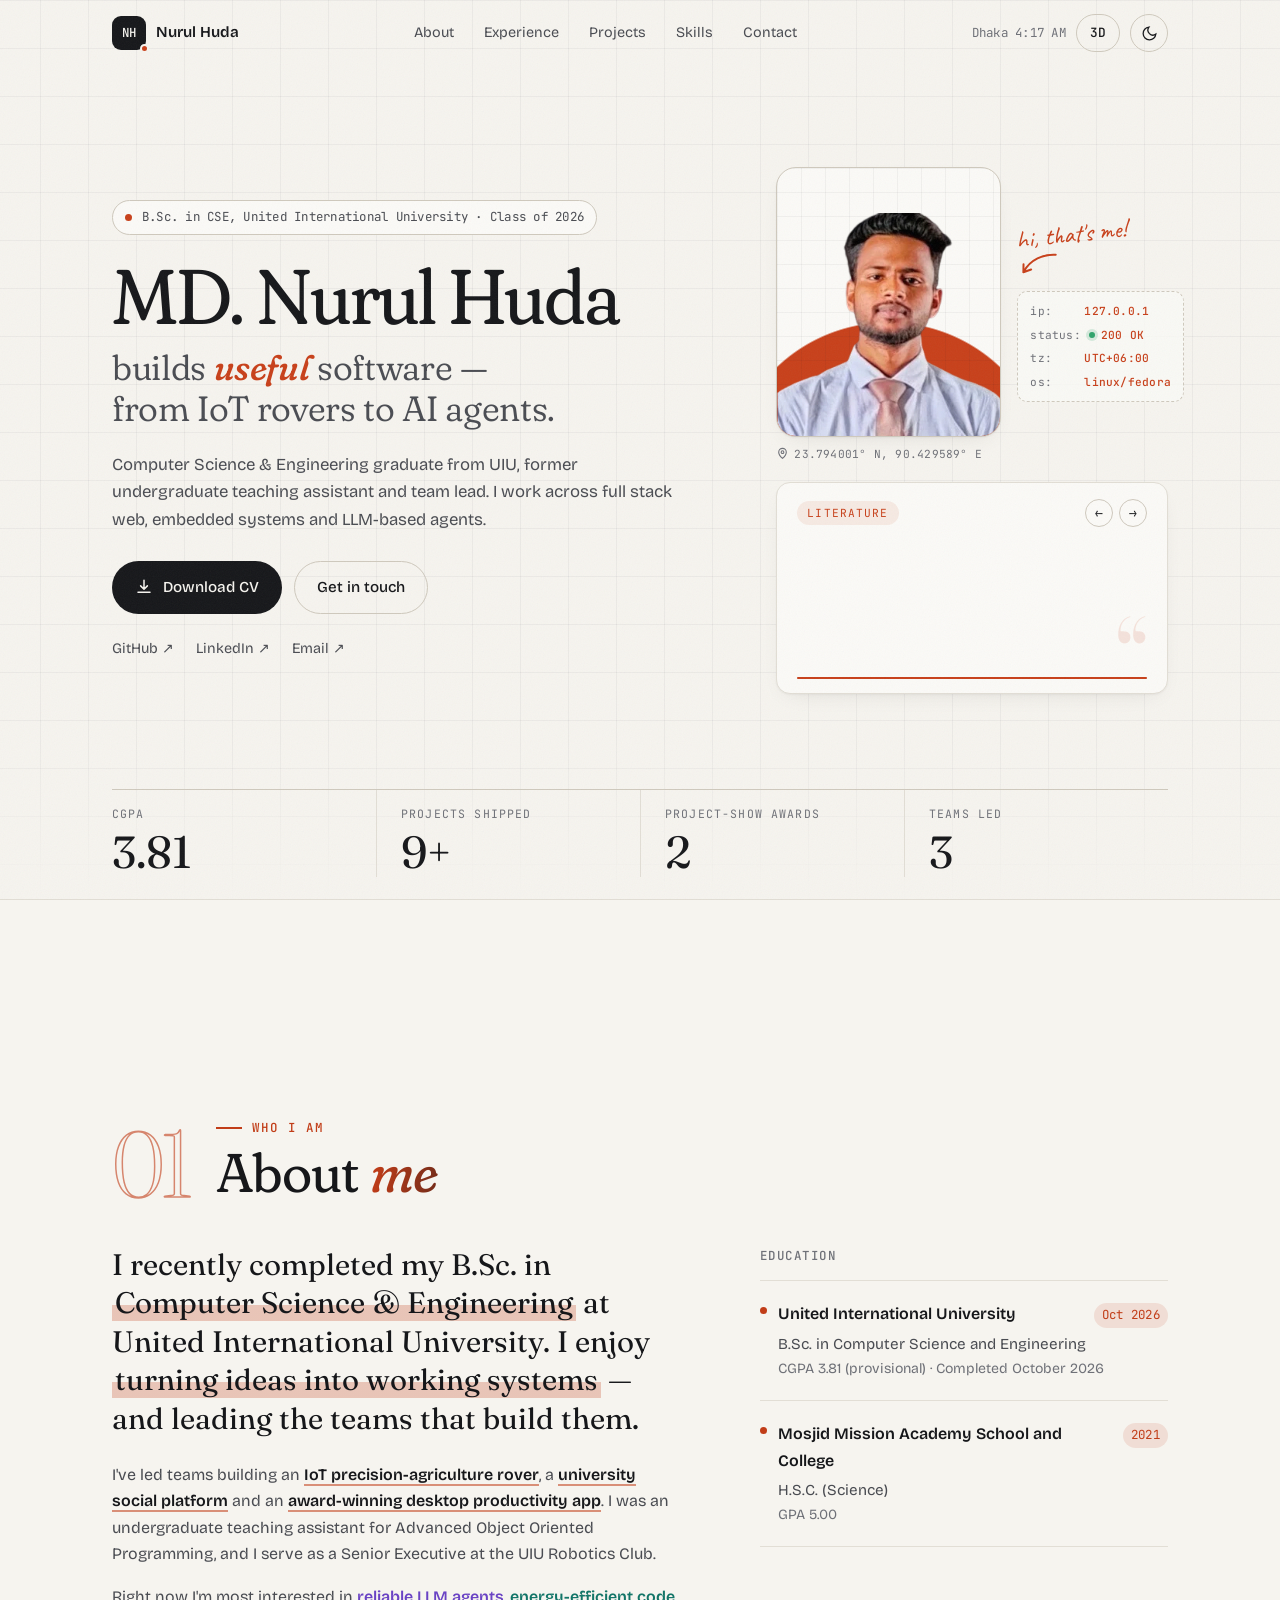
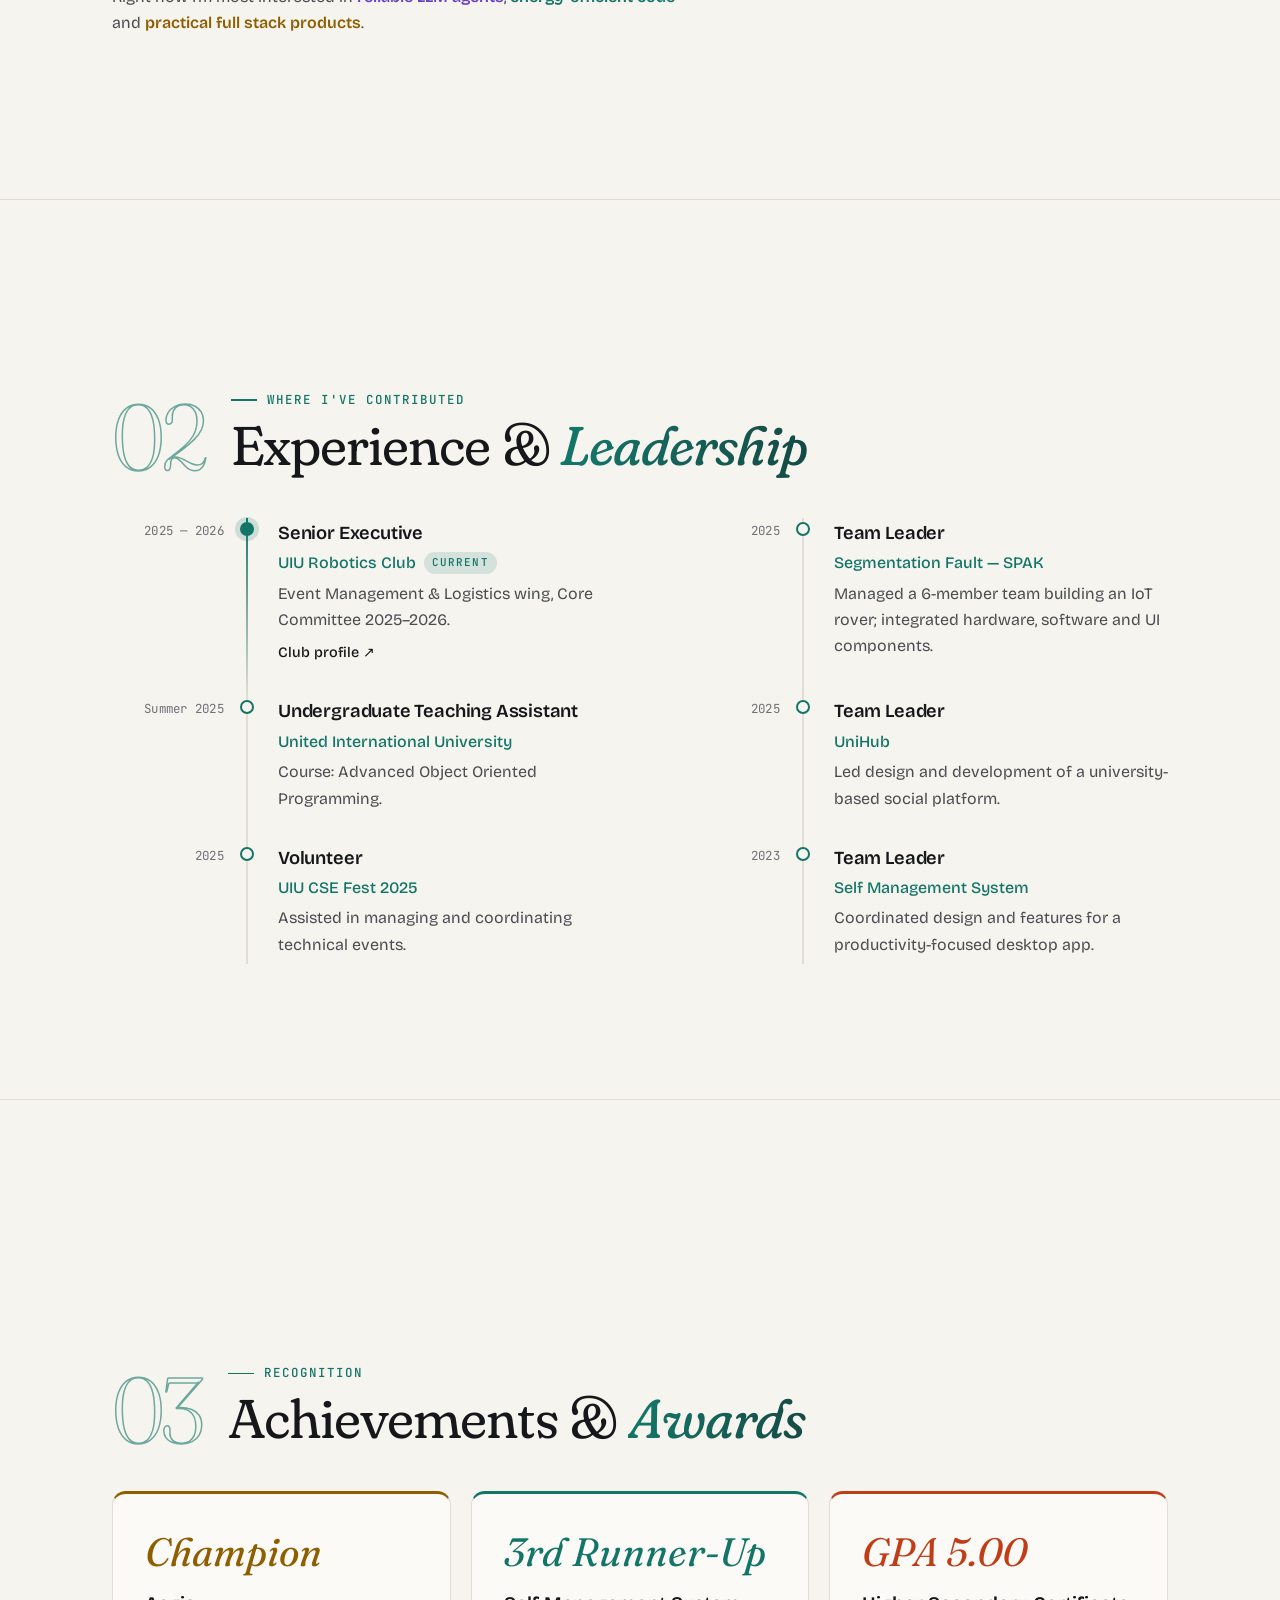
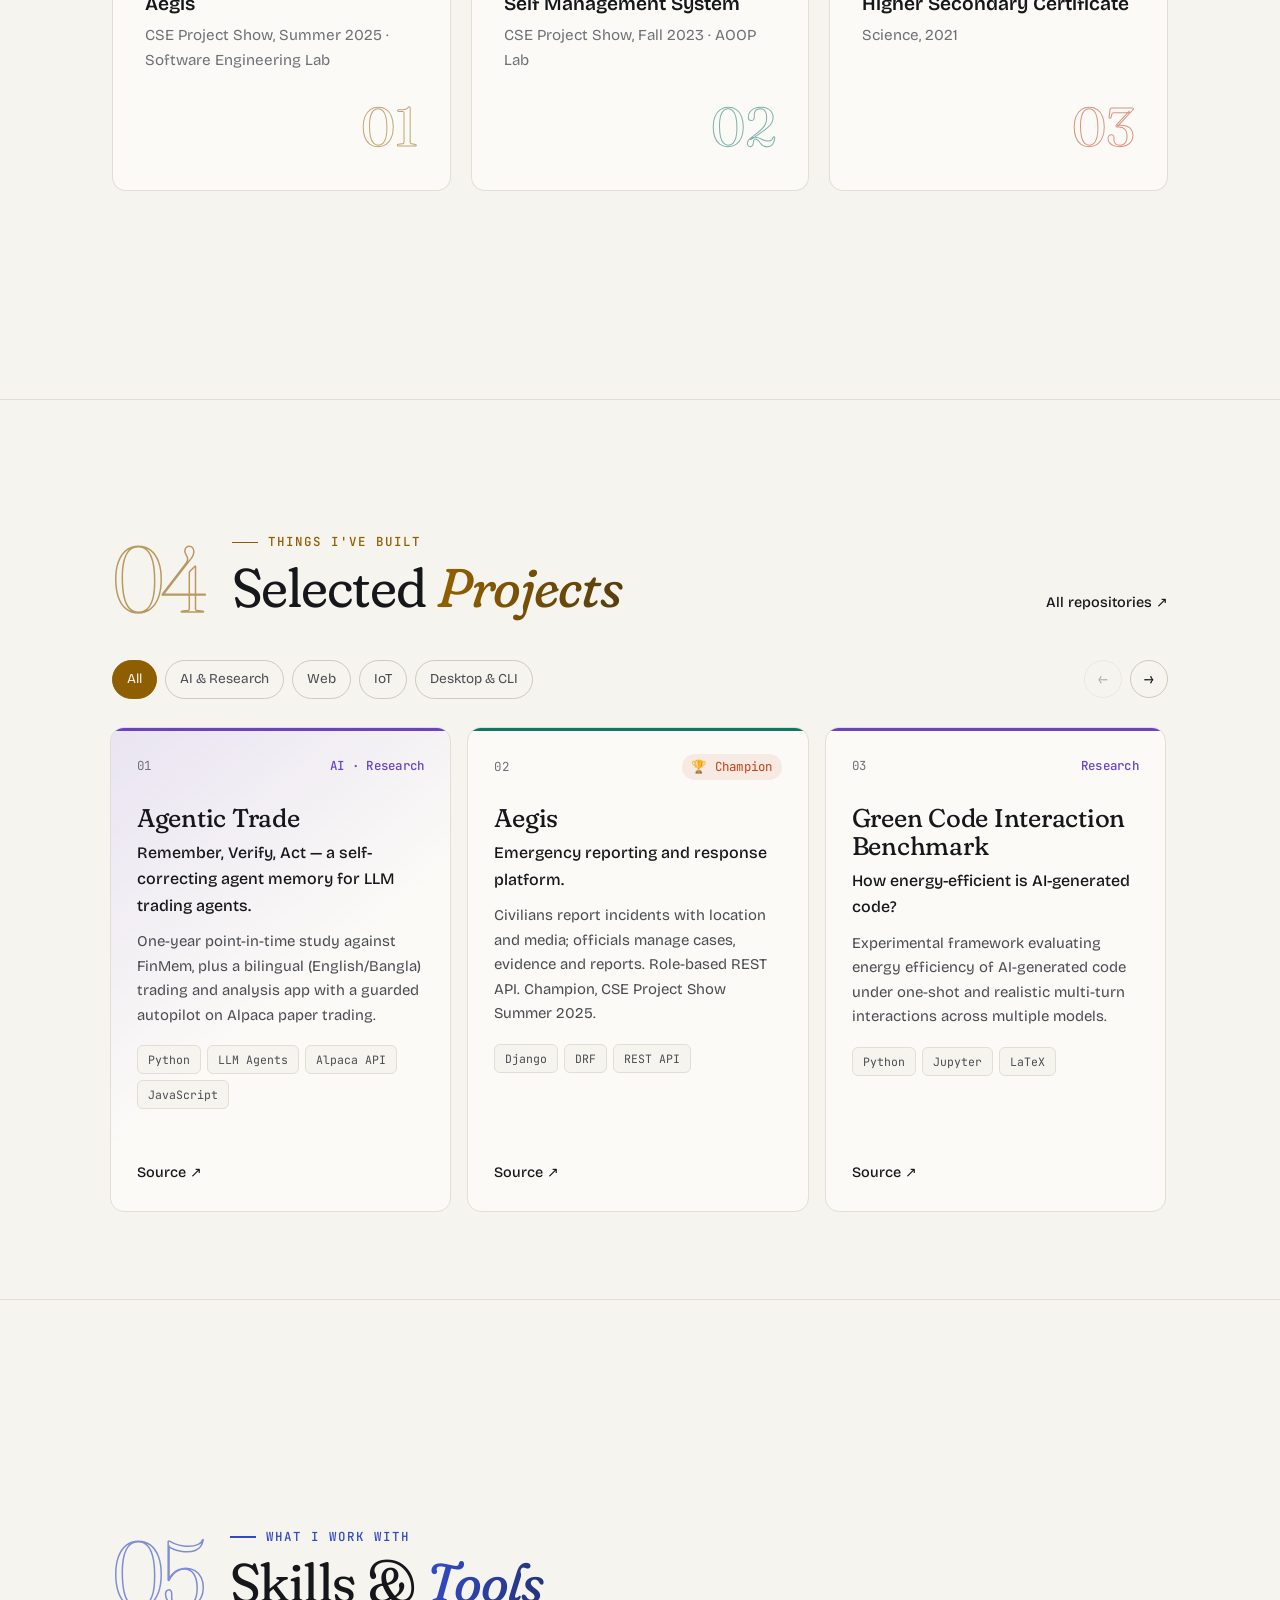
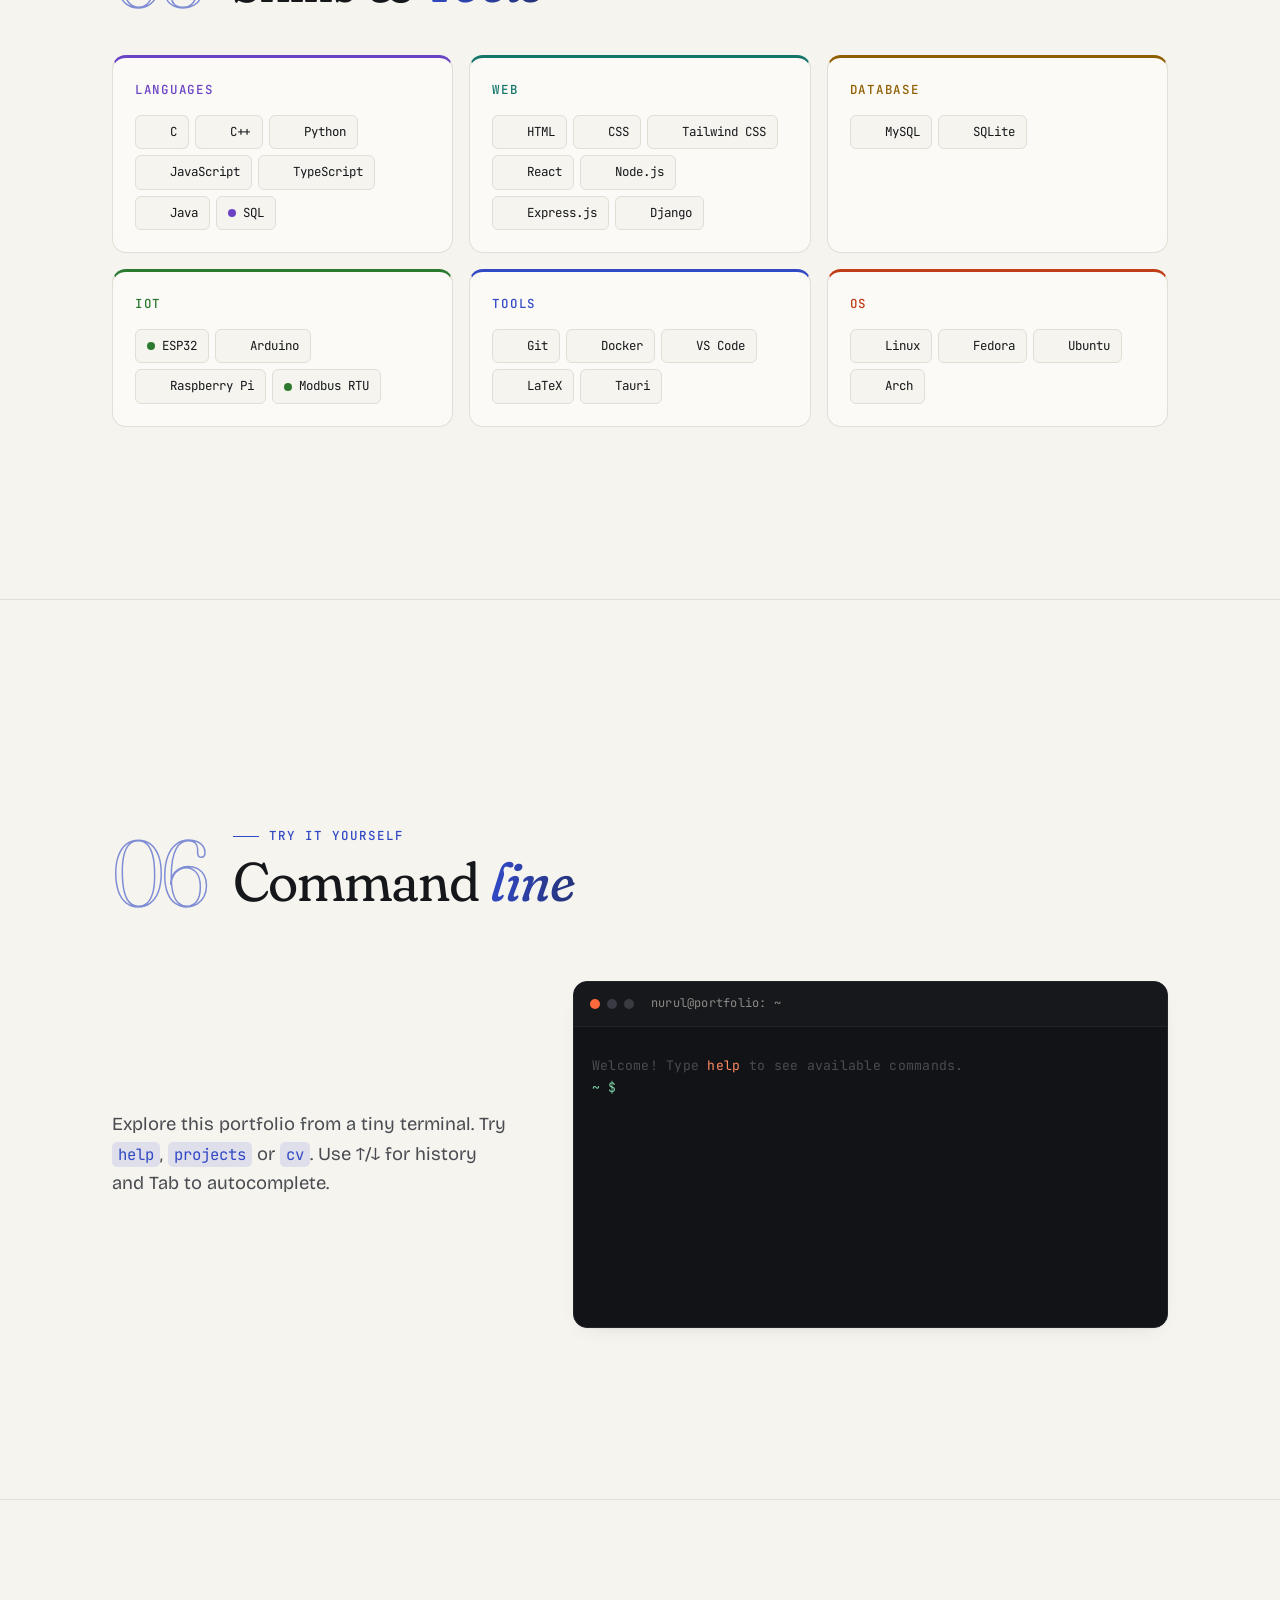
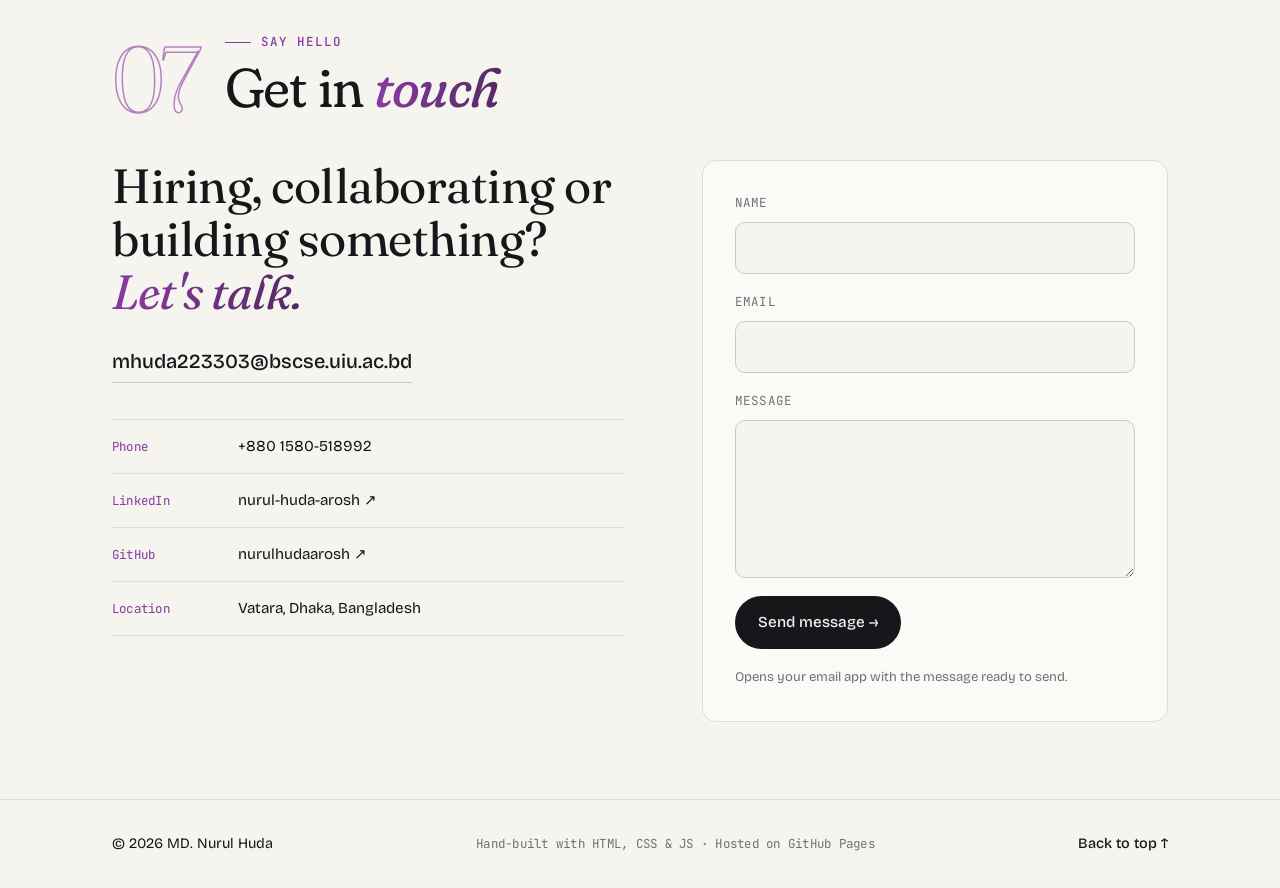
==== index.html @ 0acd3ea6 "Move IP into a system-info card beside the portrait Adds ip, status, timezone and OS lines in the em" ====
<!DOCTYPE html>
<html lang="en">
<head>
  <meta charset="UTF-8">
  <meta name="viewport" content="width=device-width, initial-scale=1.0">
  <title>MD. Nurul Huda (Arosh) | CSE Graduate &amp; Full Stack Developer</title>
  <meta name="description" content="Portfolio of MD. Nurul Huda Arosh, a Computer Science &amp; Engineering graduate of United International University (UIU), Dhaka. Full stack web, IoT and AI agent projects, research, teaching and leadership experience.">
  <meta name="keywords" content="Nurul Huda, Nurul Huda Arosh, MD. Nurul Huda, UIU, United International University, UIU Robotics Club, CSE, full stack developer, IoT, LLM agents, portfolio, Dhaka, Bangladesh">
  <meta name="author" content="MD. Nurul Huda Arosh">
  <meta name="robots" content="index, follow">
  <meta name="theme-color" content="#f6f4ef" media="(prefers-color-scheme: light)">
  <meta name="theme-color" content="#0f1012" media="(prefers-color-scheme: dark)">
  <link rel="canonical" href="https://nurulhudaarosh.github.io/">
  <meta property="og:type" content="profile">
  <meta property="og:site_name" content="MD. Nurul Huda Arosh">
  <meta property="og:title" content="MD. Nurul Huda (Arosh) | CSE Graduate &amp; Full Stack Developer">
  <meta property="og:description" content="CSE graduate of UIU, Dhaka. Full stack web, IoT and AI agent projects, teaching and leadership.">
  <meta property="og:url" content="https://nurulhudaarosh.github.io/">
  <meta property="og:image" content="https://nurulhudaarosh.github.io/og-image.png">
  <meta property="og:image:width" content="1200">
  <meta property="og:image:height" content="630">
  <meta property="og:image:alt" content="MD. Nurul Huda Arosh — Portfolio">
  <meta property="profile:first_name" content="Nurul">
  <meta property="profile:last_name" content="Huda">
  <meta name="twitter:card" content="summary_large_image">
  <meta name="twitter:title" content="MD. Nurul Huda (Arosh) | Portfolio">
  <meta name="twitter:description" content="CSE graduate of UIU, Dhaka. Full stack web, IoT and AI agent projects.">
  <meta name="twitter:image" content="https://nurulhudaarosh.github.io/og-image.png">
  <link rel="icon" href="favicon.svg" type="image/svg+xml">
  <link rel="apple-touch-icon" href="apple-touch-icon.png">
  <script type="application/ld+json">
  {
    "@context": "https://schema.org",
    "@type": "Person",
    "name": "MD. Nurul Huda",
    "alternateName": ["Nurul Huda Arosh", "MD. Nurul Huda Arosh", "Arosh"],
    "url": "https://nurulhudaarosh.github.io/",
    "image": "https://nurulhudaarosh.github.io/assets/profile.jpg",
    "jobTitle": "Computer Science and Engineering Graduate",
    "email": "mailto:mhuda223303@bscse.uiu.ac.bd",
    "address": { "@type": "PostalAddress", "addressLocality": "Dhaka", "addressCountry": "BD" },
    "memberOf": {
      "@type": "Organization",
      "name": "UIU Robotics Club",
      "url": "https://robotics.uiu.ac.bd/"
    },
    "alumniOf": { "@type": "CollegeOrUniversity", "name": "United International University", "url": "https://www.uiu.ac.bd/" },
    "knowsAbout": ["Full Stack Web Development", "IoT", "LLM Agents", "JavaScript", "TypeScript", "Python", "C++", "React", "Node.js", "Express.js", "MySQL", "ESP32", "Arduino", "Raspberry Pi"],
    "sameAs": [
      "https://github.com/nurulhudaarosh",
      "https://linkedin.com/in/nurul-huda-arosh-776241168/",
      "https://robotics.uiu.ac.bd/committee-members/md-nurul-huda"
    ]
  }
  </script>
  <script>
    // Apply saved preferences (or ?view= / ?theme= from the URL) before first paint
    (function () {
      var root = document.documentElement, params = new URLSearchParams(location.search);
      function pref(key, allowed) {
        var v = params.get(key);
        if (allowed.indexOf(v) === -1) { try { v = localStorage.getItem(key); } catch (e) { v = null; } }
        return allowed.indexOf(v) === -1 ? null : v;
      }
      var theme = pref('theme', ['light', 'dark']);
      var view = pref('view', ['2d', '3d']);
      if (theme) root.setAttribute('data-theme', theme);
      root.setAttribute('data-view', view || '2d');
    })();
  </script>
  <!-- Google Analytics -->
  <script async src="https://www.googletagmanager.com/gtag/js?id=G-H8TB3DFQMV"></script>
  <script>
    window.dataLayer = window.dataLayer || [];
    function gtag(){dataLayer.push(arguments);}
    gtag('js', new Date());
    gtag('config', 'G-H8TB3DFQMV');
  </script>
  <link rel="preconnect" href="https://fonts.googleapis.com">
  <link rel="preconnect" href="https://fonts.gstatic.com" crossorigin>
  <link href="https://fonts.googleapis.com/css2?family=Amiri:wght@400;700&family=Bricolage+Grotesque:opsz,wght@12..96,300..700&family=Caveat:wght@500;700&family=Fraunces:ital,opsz,wght,SOFT,WONK@0,9..144,300..700,0..100,0..1;1,9..144,300..700,0..100,0..1&family=JetBrains+Mono:wght@400;500&family=Noto+Serif:ital@0;1&family=Noto+Serif+TC:wght@500&family=Tiro+Bangla&display=swap" rel="stylesheet">
  <link rel="stylesheet" href="style.css?v=20261030h">
</head>
<body>
  <a href="#main" class="skip-link">Skip to content</a>

  <header class="nav" id="nav">
    <div class="nav-inner">
      <a href="#top" class="brand" aria-label="Back to top">
        <span class="brand-mark">NH</span>
        <span class="brand-name">Nurul Huda</span>
      </a>
      <nav aria-label="Primary">
        <ul class="nav-links" id="navLinks">
          <li><a href="#about">About</a></li>
          <li><a href="#experience">Experience</a></li>
          <li><a href="#projects">Projects</a></li>
          <li><a href="#skills">Skills</a></li>
          <li><a href="#contact">Contact</a></li>
        </ul>
      </nav>
      <div class="nav-tools">
        <span class="clock mono" id="clock" title="Local time in Dhaka"></span>
        <button class="pill-btn" id="viewToggle" aria-label="Switch between the page and the 3D book">
          <span class="when-2d">3D</span><span class="when-3d">2D</span>
        </button>
        <button class="icon-btn" id="themeToggle" aria-label="Toggle dark mode">
          <svg class="i-moon" viewBox="0 0 24 24" aria-hidden="true"><path d="M21 12.79A9 9 0 1 1 11.21 3 7 7 0 0 0 21 12.79z"/></svg>
          <svg class="i-sun" viewBox="0 0 24 24" aria-hidden="true"><circle cx="12" cy="12" r="4.5"/><path d="M12 2v2M12 20v2M4.93 4.93l1.41 1.41M17.66 17.66l1.41 1.41M2 12h2M20 12h2M4.93 19.07l1.41-1.41M17.66 6.34l1.41-1.41"/></svg>
        </button>
        <button class="icon-btn nav-toggle" id="navToggle" aria-label="Open menu" aria-expanded="false" aria-controls="navLinks">
          <span></span><span></span>
        </button>
      </div>
    </div>
  </header>

  <main id="main">
    <!-- Hero -->
    <section class="hero" id="top">
      <canvas class="bg-canvas" id="bgCanvas" aria-hidden="true"></canvas>
      <div class="container hero-grid">
        <div class="hero-copy">
          <p class="eyebrow mono"><span class="dot"></span> <span>B.Sc. in CSE, United International University · Class of 2026</span></p>
          <h1 class="hero-title">
            <span class="hero-name">MD. Nurul Huda</span>
            <span class="hero-sub">builds <em>useful</em> software — from IoT rovers to AI agents.</span>
          </h1>
          <p class="hero-lead">Computer Science &amp; Engineering graduate from UIU, former undergraduate teaching assistant and team lead. I work across full stack web, embedded systems and LLM-based agents.</p>
          <div class="hero-actions">
            <a href="MD-Nurul-Huda-CV.pdf" target="_blank" rel="noopener" class="btn btn-solid">
              <svg viewBox="0 0 24 24" aria-hidden="true"><path d="M12 3v12m0 0-4.5-4.5M12 15l4.5-4.5M4 19h16"/></svg>
              <span>Download CV</span>
            </a>
            <a href="#contact" class="btn btn-line">Get in touch</a>
          </div>
          <ul class="hero-social" aria-label="Profiles">
            <li><a href="https://github.com/nurulhudaarosh" target="_blank" rel="noopener">GitHub ↗</a></li>
            <li><a href="https://linkedin.com/in/nurul-huda-arosh-776241168/" target="_blank" rel="noopener">LinkedIn ↗</a></li>
            <li><a href="mailto:mhuda223303@bscse.uiu.ac.bd">Email ↗</a></li>
          </ul>
        </div>

        <figure class="portrait">
          <div class="portrait-frame">
            <picture>
              <source srcset="assets/profile.webp" type="image/webp">
              <img src="assets/profile.jpg" alt="Portrait of MD. Nurul Huda" width="288" height="288">
            </picture>
          </div>
          <div class="portrait-side">
            <p class="hello hand" aria-hidden="true"><span>hi, that's me!</span> <svg viewBox="0 0 40 24"><path d="M38 4C26 2 12 6 4 18m0 0 1-8m-1 8 8-2"/></svg></p>
            <dl class="sysinfo mono">
              <div title="There's no place like home"><dt>ip</dt><dd>127.0.0.1</dd></div>
              <div><dt>status</dt><dd><span class="ok-dot"></span>200 OK</dd></div>
              <div><dt>tz</dt><dd>UTC+06:00</dd></div>
              <div><dt>os</dt><dd>linux/fedora</dd></div>
            </dl>
          </div>
          <figcaption class="mono">
            <a href="https://www.google.com/maps?q=23.794001,90.429589" target="_blank" rel="noopener" class="coords" title="Open in Google Maps">
              <svg viewBox="0 0 24 24" aria-hidden="true"><path d="M12 21s-7-6.2-7-11.5A7 7 0 0 1 19 9.5C19 14.8 12 21 12 21z"/><circle cx="12" cy="9.5" r="2.5"/></svg>
              23.794001° N, 90.429589° E
            </a>
          </figcaption>
        </figure>

        <aside class="quote-card" aria-label="Quotes">
          <div class="quote-head">
            <span class="quote-cat mono" id="quoteCat"></span>
            <div class="quote-nav">
              <button class="quote-btn" id="quotePrev" aria-label="Previous quote">←</button>
              <button class="quote-btn" id="quoteNext" aria-label="Next quote">→</button>
            </div>
          </div>
          <blockquote class="quote-body" id="quoteBody" aria-live="polite">
            <p class="quote-orig" id="quoteOrig"></p>
            <p class="quote-trans" id="quoteTrans"></p>
            <footer class="quote-src" id="quoteSrc"></footer>
          </blockquote>
          <div class="quote-progress" aria-hidden="true"><span id="quoteBar"></span></div>
        </aside>
      </div>

      <div class="container">
        <dl class="stats">
          <div><dt>CGPA</dt><dd>3.81</dd></div>
          <div><dt>Projects shipped</dt><dd>9+</dd></div>
          <div><dt>Project-show awards</dt><dd>2</dd></div>
          <div><dt>Teams led</dt><dd>3</dd></div>
        </dl>
      </div>
    </section>

    <!-- About -->
    <section class="section" id="about">
      <div class="container">
        <header class="section-head">
          <span class="section-num mono">01</span>
          <div class="section-titles">
            <p class="section-kicker mono">Who I am</p>
            <h2>About <em>me</em></h2>
          </div>
        </header>
        <div class="about-grid">
          <div class="about-text">
            <p class="lede">I recently completed my B.Sc. in <mark>Computer Science &amp; Engineering</mark> at United International University. I enjoy <mark>turning ideas into working systems</mark> — and leading the teams that build them.</p>
            <p>I've led teams building an <strong>IoT precision-agriculture rover</strong>, a <strong>university social platform</strong> and an <strong>award-winning desktop productivity app</strong>. I was an undergraduate teaching assistant for Advanced Object Oriented Programming, and I serve as a Senior Executive at the UIU Robotics Club.</p>
            <p>Right now I'm most interested in <span class="ink-a">reliable LLM agents</span>, <span class="ink-b">energy-efficient code</span> and <span class="ink-c">practical full stack products</span>.</p>
          </div>
          <div class="edu">
            <h3 class="label mono">Education</h3>
            <article class="edu-item">
              <div class="edu-top">
                <h4>United International University</h4>
                <span class="mono muted">Oct 2026</span>
              </div>
              <p>B.Sc. in Computer Science and Engineering</p>
              <p class="muted">CGPA 3.81 (provisional) · Completed October 2026</p>
            </article>
            <article class="edu-item">
              <div class="edu-top">
                <h4>Mosjid Mission Academy School and College</h4>
                <span class="mono muted">2021</span>
              </div>
              <p>H.S.C. (Science)</p>
              <p class="muted">GPA 5.00</p>
            </article>
          </div>
        </div>
      </div>
    </section>

    <!-- Experience -->
    <section class="section" id="experience">
      <div class="container">
        <header class="section-head">
          <span class="section-num mono">02</span>
          <div class="section-titles">
            <p class="section-kicker mono">Where I've contributed</p>
            <h2>Experience &amp; <em>Leadership</em></h2>
          </div>
        </header>
        <ol class="xp">
          <li class="xp-item">
            <span class="xp-date mono">2025 — 2026</span>
            <div class="xp-body">
              <h3>Senior Executive</h3>
              <p class="xp-org">UIU Robotics Club <span class="xp-now mono">Current</span></p>
              <p>Event Management &amp; Logistics wing, Core Committee 2025–2026.</p>
              <a href="https://robotics.uiu.ac.bd/committee-members/md-nurul-huda" target="_blank" rel="noopener" class="text-link">Club profile ↗</a>
            </div>
          </li>
          <li class="xp-item">
            <span class="xp-date mono">Summer 2025</span>
            <div class="xp-body">
              <h3>Undergraduate Teaching Assistant</h3>
              <p class="xp-org">United International University</p>
              <p>Course: Advanced Object Oriented Programming.</p>
            </div>
          </li>
          <li class="xp-item">
            <span class="xp-date mono">2025</span>
            <div class="xp-body">
              <h3>Volunteer</h3>
              <p class="xp-org">UIU CSE Fest 2025</p>
              <p>Assisted in managing and coordinating technical events.</p>
            </div>
          </li>
          <li class="xp-item">
            <span class="xp-date mono">2025</span>
            <div class="xp-body">
              <h3>Team Leader</h3>
              <p class="xp-org">Segmentation Fault — SPAK</p>
              <p>Managed a 6-member team building an IoT rover; integrated hardware, software and UI components.</p>
            </div>
          </li>
          <li class="xp-item">
            <span class="xp-date mono">2025</span>
            <div class="xp-body">
              <h3>Team Leader</h3>
              <p class="xp-org">UniHub</p>
              <p>Led design and development of a university-based social platform.</p>
            </div>
          </li>
          <li class="xp-item">
            <span class="xp-date mono">2023</span>
            <div class="xp-body">
              <h3>Team Leader</h3>
              <p class="xp-org">Self Management System</p>
              <p>Coordinated design and features for a productivity-focused desktop app.</p>
            </div>
          </li>
        </ol>

      </div>
    </section>

    <!-- Achievements -->
    <section class="section" id="achievements" data-nav="experience">
      <div class="container">
        <header class="section-head">
          <span class="section-num mono">03</span>
          <div class="section-titles">
            <p class="section-kicker mono">Recognition</p>
            <h2>Achievements &amp; <em>Awards</em></h2>
          </div>
        </header>
        <div class="awards">
          <article class="award">
            <span class="award-rank">Champion</span>
            <h4>Aegis</h4>
            <p>CSE Project Show, Summer 2025 · Software Engineering Lab</p>
          </article>
          <article class="award">
            <span class="award-rank">3rd Runner-Up</span>
            <h4>Self Management System</h4>
            <p>CSE Project Show, Fall 2023 · AOOP Lab</p>
          </article>
          <article class="award">
            <span class="award-rank">GPA 5.00</span>
            <h4>Higher Secondary Certificate</h4>
            <p>Science, 2021</p>
          </article>
        </div>
      </div>
    </section>

    <!-- Projects -->
    <section class="section" id="projects">
      <div class="container">
        <header class="section-head">
          <span class="section-num mono">04</span>
          <div class="section-titles">
            <p class="section-kicker mono">Things I've built</p>
            <h2>Selected <em>Projects</em></h2>
          </div>
          <a href="https://github.com/nurulhudaarosh?tab=repositories" target="_blank" rel="noopener" class="text-link head-link">All repositories ↗</a>
        </header>

        <div class="filters" role="group" aria-label="Filter projects">
          <button class="chip is-active" data-filter="all">All</button>
          <button class="chip" data-filter="ai">AI &amp; Research</button>
          <button class="chip" data-filter="web">Web</button>
          <button class="chip" data-filter="iot">IoT</button>
          <button class="chip" data-filter="desktop">Desktop &amp; CLI</button>
          <div class="carousel-nav">
            <button class="icon-btn" id="projPrev" aria-label="Previous projects">←</button>
            <button class="icon-btn" id="projNext" aria-label="More projects">→</button>
          </div>
        </div>

        <div class="projects">
          <article class="project project-feature" data-tags="ai">
            <div class="project-meta mono"><span>01</span><span>AI · Research</span></div>
            <h3>Agentic Trade</h3>
            <p class="project-tagline">Remember, Verify, Act — a self-correcting agent memory for LLM trading agents.</p>
            <p>One-year point-in-time study against FinMem, plus a bilingual (English/Bangla) trading and analysis app with a guarded autopilot on Alpaca paper trading.</p>
            <ul class="tags"><li>Python</li><li>LLM Agents</li><li>Alpaca API</li><li>JavaScript</li></ul>
            <div class="project-links">
              <a href="https://github.com/nurulhudaarosh/Agentic_trade" target="_blank" rel="noopener" class="text-link">Source ↗</a>
            </div>
          </article>

          <article class="project" data-tags="web">
            <div class="project-meta mono"><span>02</span><span class="badge">🏆 Champion</span></div>
            <h3>Aegis</h3>
            <p class="project-tagline">Emergency reporting and response platform.</p>
            <p>Civilians report incidents with location and media; officials manage cases, evidence and reports. Role-based REST API. Champion, CSE Project Show Summer 2025.</p>
            <ul class="tags"><li>Django</li><li>DRF</li><li>REST API</li></ul>
            <div class="project-links">
              <a href="https://github.com/nurulhudaarosh/aegis_backend" target="_blank" rel="noopener" class="text-link">Source ↗</a>
            </div>
          </article>

          <article class="project" data-tags="ai">
            <div class="project-meta mono"><span>03</span><span>Research</span></div>
            <h3>Green Code Interaction Benchmark</h3>
            <p class="project-tagline">How energy-efficient is AI-generated code?</p>
            <p>Experimental framework evaluating energy efficiency of AI-generated code under one-shot and realistic multi-turn interactions across multiple models.</p>
            <ul class="tags"><li>Python</li><li>Jupyter</li><li>LaTeX</li></ul>
            <div class="project-links">
              <a href="https://github.com/nurulhudaarosh/green-code-interaction-benchmark" target="_blank" rel="noopener" class="text-link">Source ↗</a>
            </div>
          </article>

          <article class="project" data-tags="iot">
            <div class="project-meta mono"><span>04</span><span>IoT · Team Lead</span></div>
            <h3>SPAK — Smart Precision Agricultural Kit</h3>
            <p class="project-tagline">Modular rover for precision agriculture.</p>
            <p>ESP32-based control over Modbus RTU with NPK sensing and real-time soil data, plus a dashboard for module status and sensor values.</p>
            <ul class="tags"><li>ESP32</li><li>Modbus RTU</li><li>NPK Sensor</li><li>Dashboard</li></ul>
            <div class="project-links">
              <a href="https://spak-dashboard-plum.vercel.app" target="_blank" rel="noopener" class="text-link">Live demo ↗</a>
              <a href="https://github.com/nurulhudaarosh/spak-dashboard" target="_blank" rel="noopener" class="text-link">Source ↗</a>
            </div>
          </article>

          <article class="project" data-tags="web">
            <div class="project-meta mono"><span>05</span><span>Web · Team Lead</span></div>
            <h3>UniHub</h3>
            <p class="project-tagline">Social platform for a university community.</p>
            <p>Role-based access for students, alumni and faculty, with local/national feeds and academic modules.</p>
            <ul class="tags"><li>Express.js</li><li>MySQL</li><li>Tailwind</li><li>JavaScript</li></ul>
            <div class="project-links">
              <a href="https://github.com/nurulhudaarosh/UniHub" target="_blank" rel="noopener" class="text-link">Source ↗</a>
            </div>
          </article>

          <article class="project" data-tags="web">
            <div class="project-meta mono"><span>06</span><span>PWA</span></div>
            <h3>Hisab Nikash Pro</h3>
            <p class="project-tagline">Offline-first personal finance app.</p>
            <p>Daily expense limits, a lend/borrow ledger, quick notes and background cloud sync — works without a connection.</p>
            <ul class="tags"><li>TypeScript</li><li>PWA</li><li>Offline Sync</li></ul>
            <div class="project-links">
              <a href="https://hisab-nikash-pro-six.vercel.app" target="_blank" rel="noopener" class="text-link">Live demo ↗</a>
              <a href="https://github.com/nurulhudaarosh/Hisab-Nikash-Pro" target="_blank" rel="noopener" class="text-link">Source ↗</a>
            </div>
          </article>

          <article class="project" data-tags="desktop">
            <div class="project-meta mono"><span>07</span><span class="badge">🏆 3rd Runner-Up</span></div>
            <h3>Self Management System</h3>
            <p class="project-tagline">Personal dashboard for tasks, notes and goals.</p>
            <p>JavaFX desktop app built on OOP principles. 3rd Runner-Up at the UIU CSE Project Show, Fall 2023.</p>
            <ul class="tags"><li>Java</li><li>JavaFX</li><li>OOP</li></ul>
            <div class="project-links">
              <a href="https://github.com/nurulhudaarosh/Self_Management" target="_blank" rel="noopener" class="text-link">Source ↗</a>
            </div>
          </article>

          <article class="project" data-tags="desktop">
            <div class="project-meta mono"><span>08</span><span>Desktop</span></div>
            <h3>IPTV Player</h3>
            <p class="project-tagline">Lightweight cross-platform streaming player.</p>
            <p>Streams M3U/M3U8 playlists on Windows, Linux and macOS with a clean, fast interface.</p>
            <ul class="tags"><li>Tauri</li><li>Rust</li><li>React</li><li>TypeScript</li></ul>
            <div class="project-links">
              <a href="https://github.com/nurulhudaarosh/iptv-player" target="_blank" rel="noopener" class="text-link">Source ↗</a>
            </div>
          </article>

          <article class="project" data-tags="desktop">
            <div class="project-meta mono"><span>09</span><span>CLI</span></div>
            <h3>CLI Download Manager</h3>
            <p class="project-tagline">Terminal UI for files and YouTube downloads.</p>
            <p>Progress tracking, pause/resume and download history in a keyboard-driven TUI.</p>
            <ul class="tags"><li>Python</li><li>Textual</li></ul>
            <div class="project-links">
              <a href="https://github.com/nurulhudaarosh/cli_download_manager" target="_blank" rel="noopener" class="text-link">Source ↗</a>
            </div>
          </article>
        </div>
      </div>
    </section>

    <!-- Skills -->
    <section class="section" id="skills">
      <div class="container">
        <header class="section-head">
          <span class="section-num mono">05</span>
          <div class="section-titles">
            <p class="section-kicker mono">What I work with</p>
            <h2>Skills &amp; <em>Tools</em></h2>
          </div>
        </header>

        <div class="skills">
          <div class="skill-card skill-1">
            <h3 class="mono">Languages</h3>
            <ul class="tags"><li><img src="https://cdn.jsdelivr.net/gh/devicons/devicon@v2.16.0/icons/c/c-original.svg" alt="" width="16" height="16" loading="lazy">C</li><li><img src="https://cdn.jsdelivr.net/gh/devicons/devicon@v2.16.0/icons/cplusplus/cplusplus-original.svg" alt="" width="16" height="16" loading="lazy">C++</li><li><img src="https://cdn.jsdelivr.net/gh/devicons/devicon@v2.16.0/icons/python/python-original.svg" alt="" width="16" height="16" loading="lazy">Python</li><li><img src="https://cdn.jsdelivr.net/gh/devicons/devicon@v2.16.0/icons/javascript/javascript-original.svg" alt="" width="16" height="16" loading="lazy">JavaScript</li><li><img src="https://cdn.jsdelivr.net/gh/devicons/devicon@v2.16.0/icons/typescript/typescript-original.svg" alt="" width="16" height="16" loading="lazy">TypeScript</li><li><img src="https://cdn.jsdelivr.net/gh/devicons/devicon@v2.16.0/icons/java/java-original.svg" alt="" width="16" height="16" loading="lazy">Java</li><li><span class="chip-dot"></span>SQL</li></ul>
          </div>
          <div class="skill-card skill-2">
            <h3 class="mono">Web</h3>
            <ul class="tags"><li><img src="https://cdn.jsdelivr.net/gh/devicons/devicon@v2.16.0/icons/html5/html5-original.svg" alt="" width="16" height="16" loading="lazy">HTML</li><li><img src="https://cdn.jsdelivr.net/gh/devicons/devicon@v2.16.0/icons/css3/css3-original.svg" alt="" width="16" height="16" loading="lazy">CSS</li><li><img src="https://cdn.jsdelivr.net/gh/devicons/devicon@v2.16.0/icons/tailwindcss/tailwindcss-original.svg" alt="" width="16" height="16" loading="lazy">Tailwind CSS</li><li><img src="https://cdn.jsdelivr.net/gh/devicons/devicon@v2.16.0/icons/react/react-original.svg" alt="" width="16" height="16" loading="lazy">React</li><li><img src="https://cdn.jsdelivr.net/gh/devicons/devicon@v2.16.0/icons/nodejs/nodejs-original.svg" alt="" width="16" height="16" loading="lazy">Node.js</li><li><img src="https://cdn.jsdelivr.net/gh/devicons/devicon@v2.16.0/icons/express/express-original.svg" alt="" width="16" height="16" loading="lazy" class="invert">Express.js</li><li><img src="https://cdn.jsdelivr.net/gh/devicons/devicon@v2.16.0/icons/django/django-plain.svg" alt="" width="16" height="16" loading="lazy" class="on-light">Django</li></ul>
          </div>
          <div class="skill-card skill-3">
            <h3 class="mono">Database</h3>
            <ul class="tags"><li><img src="https://cdn.jsdelivr.net/gh/devicons/devicon@v2.16.0/icons/mysql/mysql-original.svg" alt="" width="16" height="16" loading="lazy" class="on-light">MySQL</li><li><img src="https://cdn.jsdelivr.net/gh/devicons/devicon@v2.16.0/icons/sqlite/sqlite-original.svg" alt="" width="16" height="16" loading="lazy">SQLite</li></ul>
          </div>
          <div class="skill-card skill-4">
            <h3 class="mono">IoT</h3>
            <ul class="tags"><li><span class="chip-dot"></span>ESP32</li><li><img src="https://cdn.jsdelivr.net/gh/devicons/devicon@v2.16.0/icons/arduino/arduino-original.svg" alt="" width="16" height="16" loading="lazy">Arduino</li><li><img src="https://cdn.jsdelivr.net/gh/devicons/devicon@v2.16.0/icons/raspberrypi/raspberrypi-original.svg" alt="" width="16" height="16" loading="lazy">Raspberry Pi</li><li><span class="chip-dot"></span>Modbus RTU</li></ul>
          </div>
          <div class="skill-card skill-5">
            <h3 class="mono">Tools</h3>
            <ul class="tags"><li><img src="https://cdn.jsdelivr.net/gh/devicons/devicon@v2.16.0/icons/git/git-original.svg" alt="" width="16" height="16" loading="lazy">Git</li><li><img src="https://cdn.jsdelivr.net/gh/devicons/devicon@v2.16.0/icons/docker/docker-original.svg" alt="" width="16" height="16" loading="lazy">Docker</li><li><img src="https://cdn.jsdelivr.net/gh/devicons/devicon@v2.16.0/icons/vscode/vscode-original.svg" alt="" width="16" height="16" loading="lazy">VS Code</li><li><img src="https://cdn.jsdelivr.net/gh/devicons/devicon@v2.16.0/icons/latex/latex-original.svg" alt="" width="16" height="16" loading="lazy" class="on-light">LaTeX</li><li><img src="https://cdn.jsdelivr.net/gh/devicons/devicon@v2.16.0/icons/tauri/tauri-original.svg" alt="" width="16" height="16" loading="lazy">Tauri</li></ul>
          </div>
          <div class="skill-card skill-6">
            <h3 class="mono">OS</h3>
            <ul class="tags"><li><img src="https://cdn.jsdelivr.net/gh/devicons/devicon@v2.16.0/icons/linux/linux-original.svg" alt="" width="16" height="16" loading="lazy">Linux</li><li><img src="https://cdn.jsdelivr.net/gh/devicons/devicon@v2.16.0/icons/fedora/fedora-original.svg" alt="" width="16" height="16" loading="lazy">Fedora</li><li><img src="https://cdn.jsdelivr.net/gh/devicons/devicon@v2.16.0/icons/ubuntu/ubuntu-original.svg" alt="" width="16" height="16" loading="lazy">Ubuntu</li><li><img src="https://cdn.jsdelivr.net/gh/devicons/devicon@v2.16.0/icons/archlinux/archlinux-original.svg" alt="" width="16" height="16" loading="lazy">Arch</li></ul>
          </div>
        </div>
      </div>
    </section>

    <!-- Console -->
    <section class="section" id="console" data-nav="skills">
      <div class="container">
        <header class="section-head">
          <span class="section-num mono">06</span>
          <div class="section-titles">
            <p class="section-kicker mono">Try it yourself</p>
            <h2>Command <em>line</em></h2>
          </div>
        </header>
        <div class="console">
          <div class="console-copy">
            <p>Explore this portfolio from a tiny terminal. Try <code>help</code>, <code>projects</code> or <code>cv</code>. Use ↑/↓ for history and Tab to autocomplete.</p>
          </div>
          <div class="terminal" id="terminal">
            <div class="terminal-bar">
              <span></span><span></span><span></span>
              <p class="mono">nurul@portfolio: ~</p>
            </div>
            <div class="terminal-body mono" id="terminalBody">
              <div class="terminal-output" id="terminalOutput">
                <p class="t-line">Welcome! Type <span class="t-accent">help</span> to see available commands.</p>
              </div>
              <label class="terminal-input-line">
                <span class="t-prompt">~ $</span>
                <input type="text" class="terminal-input" id="terminalInput" spellcheck="false" autocomplete="off" autocapitalize="off" aria-label="Terminal command input">
              </label>
            </div>
          </div>
        </div>
      </div>
    </section>

    <!-- Contact -->
    <section class="section contact" id="contact">
      <div class="container">
        <header class="section-head">
          <span class="section-num mono">07</span>
          <div class="section-titles">
            <p class="section-kicker mono">Say hello</p>
            <h2>Get in <em>touch</em></h2>
          </div>
        </header>
        <div class="contact-grid">
          <div>
            <p class="contact-big">Hiring, collaborating or building something? <em>Let's talk.</em></p>
            <a class="contact-email" href="mailto:mhuda223303@bscse.uiu.ac.bd">mhuda223303@bscse.uiu.ac.bd</a>
            <ul class="contact-list">
              <li><span class="mono muted">Phone</span><a href="tel:+8801580518992">+880 1580-518992</a></li>
              <li><span class="mono muted">LinkedIn</span><a href="https://linkedin.com/in/nurul-huda-arosh-776241168/" target="_blank" rel="noopener">nurul-huda-arosh ↗</a></li>
              <li><span class="mono muted">GitHub</span><a href="https://github.com/nurulhudaarosh" target="_blank" rel="noopener">nurulhudaarosh ↗</a></li>
              <li><span class="mono muted">Location</span><span>Vatara, Dhaka, Bangladesh</span></li>
            </ul>
          </div>
          <form class="form" id="contactForm">
            <label class="field">
              <span class="mono">Name</span>
              <input type="text" id="name" name="name" autocomplete="name" required>
            </label>
            <label class="field">
              <span class="mono">Email</span>
              <input type="email" id="email" name="email" autocomplete="email" required>
            </label>
            <label class="field">
              <span class="mono">Message</span>
              <textarea id="message" name="message" rows="5" required></textarea>
            </label>
            <button type="submit" class="btn btn-solid">Send message →</button>
            <p class="form-note muted">Opens your email app with the message ready to send.</p>
          </form>
        </div>
      </div>
    </section>
  </main>

  <section class="book-stage" id="bookStage" aria-label="Portfolio as a 3D book">
    <div class="book-scaler" id="bookScaler">
      <div class="book" id="book"></div>
    </div>
    <div class="book-controls">
      <button class="pill-btn" id="bookPrev" aria-label="Previous page">←</button>
      <span class="book-indicator mono" id="bookIndicator" aria-live="polite">Cover</span>
      <button class="pill-btn" id="bookNext" aria-label="Next page">→</button>
    </div>
    <p class="book-hint mono">Use the bookmarks, ← → keys, or swipe to turn pages</p>
  </section>

  <footer class="footer">
    <div class="container footer-inner">
      <p>&copy; <span id="year">2026</span> <span>MD. Nurul Huda</span></p>
      <p class="mono muted">Hand-built with HTML, CSS &amp; JS · Hosted on GitHub Pages</p>
      <a href="#top" class="text-link">Back to top ↑</a>
    </div>
  </footer>

  <script src="quotes.js?v=20261030h"></script>
  <script src="script.js?v=20261030h"></script>
  <script src="book.js?v=20261030h"></script>
  <script type="module" src="bg.js?v=20261030h"></script>
</body>
</html>
---- style.css ----
/* ==========================================================================
   Design tokens
   ========================================================================== */
:root {
  --bg: #f6f4ef;
  --bg-elev: #fbfaf7;
  --ink: #16171a;
  --ink-2: #4a4c52;
  --ink-3: #6f7178;
  --line: #e2ded5;
  --line-strong: #cfc9bd;
  --accent: #c8401a;
  --accent-ink: #ffffff;
  --accent-soft: rgba(200, 64, 26, 0.09);
  --grid: rgba(22, 23, 26, 0.045);
  --shadow: 0 1px 2px rgba(22, 23, 26, 0.04), 0 8px 24px -12px rgba(22, 23, 26, 0.12);

  --serif: 'Fraunces', Georgia, serif;
  --sans: 'Bricolage Grotesque', -apple-system, BlinkMacSystemFont, 'Segoe UI', sans-serif;
  --mono: 'JetBrains Mono', ui-monospace, SFMono-Regular, Menlo, monospace;
  --hand: 'Caveat', cursive;
  --arabic: 'Amiri', 'Times New Roman', serif;
  --display-axes: 'SOFT' 100, 'WONK' 1;

  --radius: 14px;
  --container: 1120px;
  --gutter: clamp(16px, 4vw, 32px);
}

@media (prefers-color-scheme: dark) {
  :root:not([data-theme="light"]) {
    --bg: #0f1012;
    --bg-elev: #16171a;
    --ink: #ecebe6;
    --ink-2: #b4b3ad;
    --ink-3: #8c8b86;
    --line: #26272b;
    --line-strong: #36373c;
    --accent: #ff6a3d;
    --accent-ink: #14100e;
    --accent-soft: rgba(255, 106, 61, 0.12);
    --grid: rgba(236, 235, 230, 0.04);
    --shadow: 0 1px 2px rgba(0, 0, 0, 0.3), 0 12px 32px -16px rgba(0, 0, 0, 0.6);
  }
}

:root[data-theme="dark"] {
  --bg: #0f1012;
  --bg-elev: #16171a;
  --ink: #ecebe6;
  --ink-2: #b4b3ad;
  --ink-3: #8c8b86;
  --line: #26272b;
  --line-strong: #36373c;
  --accent: #ff6a3d;
  --accent-ink: #14100e;
  --accent-soft: rgba(255, 106, 61, 0.12);
  --grid: rgba(236, 235, 230, 0.04);
  --shadow: 0 1px 2px rgba(0, 0, 0, 0.3), 0 12px 32px -16px rgba(0, 0, 0, 0.6);
}

/* ==========================================================================
   Base
   ========================================================================== */
*,
*::before,
*::after {
  box-sizing: border-box;
  margin: 0;
  padding: 0;
}

html {
  scroll-behavior: smooth;
  scroll-padding-top: 80px;
  -webkit-text-size-adjust: 100%;
}

body {
  background: var(--bg);
  color: var(--ink);
  font-family: var(--sans);
  font-size: 16px;
  line-height: 1.65;
  -webkit-font-smoothing: antialiased;
  overflow-x: hidden;
  transition: background-color 0.3s ease, color 0.3s ease;
}

img {
  display: block;
  max-width: 100%;
  height: auto;
}

a {
  color: inherit;
}

ul,
ol {
  list-style: none;
}

button,
input,
textarea {
  font: inherit;
  color: inherit;
}

::selection {
  background: var(--accent);
  color: var(--accent-ink);
}

.container {
  width: 100%;
  max-width: var(--container);
  margin: 0 auto;
  padding: 0 var(--gutter);
}

.mono {
  font-family: var(--mono);
  font-size: 0.78rem;
  letter-spacing: 0.02em;
}

.muted {
  color: var(--ink-3);
}

.label {
  text-transform: uppercase;
  letter-spacing: 0.12em;
  color: var(--ink-3);
  font-weight: 500;
}

.text-link {
  color: var(--ink);
  text-decoration: none;
  font-weight: 500;
  background-image: linear-gradient(var(--accent), var(--accent));
  background-size: 0% 1px;
  background-position: 0 100%;
  background-repeat: no-repeat;
  transition: background-size 0.3s ease, color 0.2s ease;
}

.text-link:hover {
  color: var(--accent);
  background-size: 100% 1px;
}

/* Accessibility */
.skip-link {
  position: fixed;
  top: -100px;
  left: 16px;
  z-index: 200;
  padding: 10px 16px;
  border-radius: 8px;
  background: var(--accent);
  color: var(--accent-ink);
  text-decoration: none;
}

.skip-link:focus {
  top: 16px;
}

a:focus-visible,
button:focus-visible,
input:focus-visible,
textarea:focus-visible {
  outline: 2px solid var(--accent);
  outline-offset: 3px;
  border-radius: 4px;
}

/* ==========================================================================
   Buttons & chips
   ========================================================================== */
.btn {
  display: inline-flex;
  align-items: center;
  gap: 10px;
  padding: 13px 22px;
  border-radius: 999px;
  font-weight: 500;
  font-size: 0.95rem;
  text-decoration: none;
  border: 1px solid transparent;
  cursor: pointer;
  transition: transform 0.2s ease, background-color 0.2s ease, border-color 0.2s ease, color 0.2s ease;
}

.btn svg {
  width: 18px;
  height: 18px;
  fill: none;
  stroke: currentColor;
  stroke-width: 2;
  stroke-linecap: round;
  stroke-linejoin: round;
}

.btn-solid {
  background: var(--ink);
  color: var(--bg);
}

.btn-solid:hover {
  background: var(--accent);
  color: var(--accent-ink);
  transform: translateY(-2px);
}

.btn-line {
  border-color: var(--line-strong);
  color: var(--ink);
}

.btn-line:hover {
  border-color: var(--ink);
  transform: translateY(-2px);
}

.chip {
  padding: 7px 14px;
  border-radius: 999px;
  border: 1px solid var(--line-strong);
  background: transparent;
  font-size: 0.85rem;
  color: var(--ink-2);
  cursor: pointer;
  transition: all 0.2s ease;
}

.chip:hover {
  border-color: var(--ink);
  color: var(--ink);
}

.chip.is-active {
  background: var(--ink);
  border-color: var(--ink);
  color: var(--bg);
}

.icon-btn {
  display: grid;
  place-items: center;
  width: 38px;
  height: 38px;
  border-radius: 50%;
  border: 1px solid var(--line-strong);
  background: transparent;
  cursor: pointer;
  transition: border-color 0.2s ease;
}

.icon-btn:hover {
  border-color: var(--ink);
}

.icon-btn svg {
  width: 17px;
  height: 17px;
  fill: none;
  stroke: currentColor;
  stroke-width: 1.8;
  stroke-linecap: round;
}

.i-sun {
  display: none;
}

:root[data-theme="dark"] .i-sun {
  display: block;
}

:root[data-theme="dark"] .i-moon {
  display: none;
}

@media (prefers-color-scheme: dark) {
  :root:not([data-theme="light"]) .i-sun {
    display: block;
  }

  :root:not([data-theme="light"]) .i-moon {
    display: none;
  }
}

/* ==========================================================================
   Navigation
   ========================================================================== */
.nav {
  position: fixed;
  inset: 0 0 auto 0;
  z-index: 100;
  border-bottom: 1px solid transparent;
  transition: background-color 0.3s ease, border-color 0.3s ease;
}

.nav.is-scrolled {
  background: color-mix(in srgb, var(--bg) 82%, transparent);
  backdrop-filter: saturate(160%) blur(14px);
  -webkit-backdrop-filter: saturate(160%) blur(14px);
  border-bottom-color: var(--line);
}

.nav-inner {
  max-width: var(--container);
  margin: 0 auto;
  padding: 14px var(--gutter);
  display: flex;
  align-items: center;
  justify-content: space-between;
  gap: 24px;
}

.brand {
  display: flex;
  align-items: center;
  gap: 10px;
  text-decoration: none;
  font-weight: 600;
}

.brand-mark {
  display: grid;
  place-items: center;
  width: 34px;
  height: 34px;
  border-radius: 9px;
  background: var(--ink);
  color: var(--bg);
  font-family: var(--mono);
  font-size: 0.78rem;
  font-weight: 500;
  position: relative;
}

.brand-mark::after {
  content: '';
  position: absolute;
  right: -3px;
  bottom: -3px;
  width: 9px;
  height: 9px;
  border-radius: 50%;
  background: var(--accent);
  border: 2px solid var(--bg);
}

.brand-name {
  font-size: 0.95rem;
}

.nav-links {
  display: flex;
  gap: 4px;
}

.nav-links a {
  display: block;
  padding: 7px 13px;
  border-radius: 999px;
  text-decoration: none;
  font-size: 0.9rem;
  color: var(--ink-2);
  transition: color 0.2s ease, background-color 0.2s ease;
}

.nav-links a:hover {
  color: var(--ink);
}

.nav-links a.is-active {
  color: var(--ink);
  background: var(--accent-soft);
}

.nav-tools {
  display: flex;
  align-items: center;
  gap: 10px;
}

.clock {
  color: var(--ink-3);
  white-space: nowrap;
}

.nav-toggle {
  display: none;
  flex-direction: column;
  gap: 5px;
}

.nav-toggle span {
  display: block;
  width: 16px;
  height: 1.5px;
  background: currentColor;
  transition: transform 0.25s ease;
}

.nav-toggle[aria-expanded="true"] span:first-child {
  transform: translateY(3.25px) rotate(45deg);
}

.nav-toggle[aria-expanded="true"] span:last-child {
  transform: translateY(-3.25px) rotate(-45deg);
}

/* ==========================================================================
   Hero
   ========================================================================== */
.hero {
  position: relative;
  padding: clamp(120px, 18vh, 170px) 0 56px;
  background-image:
    linear-gradient(var(--grid) 1px, transparent 1px),
    linear-gradient(90deg, var(--grid) 1px, transparent 1px);
  background-size: 48px 48px;
  background-position: center top;
  border-bottom: 1px solid var(--line);
}

.hero::after {
  content: '';
  position: absolute;
  inset: auto 0 0 0;
  height: 160px;
  background: linear-gradient(transparent, var(--bg));
  pointer-events: none;
}

.hero > .container {
  position: relative;
  z-index: 1;
}

.hero-grid {
  display: grid;
  grid-template-columns: minmax(0, 1.5fr) minmax(0, 1fr);
  grid-template-areas:
    "copy portrait"
    "copy quote";
  column-gap: clamp(32px, 6vw, 80px);
  row-gap: 22px;
  align-items: start;
}

.hero-copy {
  grid-area: copy;
  align-self: center;
}

.eyebrow {
  display: inline-flex;
  align-items: center;
  gap: 10px;
  padding: 6px 12px;
  border: 1px solid var(--line-strong);
  border-radius: 999px;
  background: var(--bg-elev);
  color: var(--ink-2);
  margin-bottom: 28px;
}

.dot {
  flex: none;
  width: 7px;
  height: 7px;
  border-radius: 50%;
  background: var(--accent);
  animation: pulse 2.4s ease-out infinite;
}

@keyframes pulse {
  0% { box-shadow: 0 0 0 0 color-mix(in srgb, var(--accent) 55%, transparent); }
  70%, 100% { box-shadow: 0 0 0 8px transparent; }
}

.hero-title {
  font-family: var(--serif);
  font-weight: 400;
}

.hero-name {
  display: block;
  font-size: clamp(2.9rem, 7vw, 5rem);
  font-weight: 380;
  line-height: 1;
  letter-spacing: -0.03em;
  font-variation-settings: var(--display-axes);
}

.hero-sub {
  display: block;
  margin-top: 16px;
  font-size: clamp(1.5rem, 3.2vw, 2.2rem);
  font-weight: 340;
  font-variation-settings: var(--display-axes);
  line-height: 1.15;
  color: var(--ink-2);
  letter-spacing: -0.01em;
  text-wrap: balance;
}

.hero-sub em,
.contact-big em {
  font-style: italic;
  font-weight: 500;
  color: var(--accent);
}

.hero-lead {
  max-width: 560px;
  margin-top: 26px;
  color: var(--ink-2);
  font-size: 1.05rem;
}

.hero-actions {
  display: flex;
  flex-wrap: wrap;
  gap: 12px;
  margin-top: 34px;
}

.hero-social {
  display: flex;
  flex-wrap: wrap;
  gap: 22px;
  margin-top: 30px;
  font-size: 0.9rem;
}

.hero-social a {
  color: var(--ink-2);
  text-decoration: none;
  transition: color 0.2s ease;
}

.hero-social a:hover {
  color: var(--accent);
}

.portrait {
  grid-area: portrait;
  position: relative;
  justify-self: start;
  width: min(100%, 230px);
}

.portrait-frame {
  position: relative;
  aspect-ratio: 5 / 6;
  border-radius: 20px;
  overflow: hidden;
  background:
    radial-gradient(circle at 50% 118%, var(--accent) 0 48%, transparent 48.5%),
    var(--bg-elev);
  border: 1px solid var(--line-strong);
  box-shadow: var(--shadow);
}

.portrait-frame::before {
  content: '';
  position: absolute;
  inset: 0;
  background-image:
    linear-gradient(var(--grid) 1px, transparent 1px),
    linear-gradient(90deg, var(--grid) 1px, transparent 1px);
  background-size: 24px 24px;
}

.portrait-frame picture {
  position: absolute;
  left: 50%;
  bottom: 0;
  width: 100%;
  transform: translateX(-50%);
}

.portrait figcaption {
  margin-top: 10px;
  color: var(--ink-3);
  font-size: 0.7rem;
}

.coords {
  display: inline-flex;
  align-items: center;
  gap: 5px;
  color: inherit;
  text-decoration: none;
  white-space: nowrap;
  transition: color 0.2s ease;
}

.coords:hover {
  color: var(--accent);
}

.coords svg {
  width: 13px;
  height: 13px;
  fill: none;
  stroke: currentColor;
  stroke-width: 2;
}

.hand {
  font-family: var(--hand);
}

.portrait-side {
  position: absolute;
  left: calc(100% + 16px);
  top: 18%;
  display: flex;
  flex-direction: column;
  gap: 18px;
  width: max-content;
}

.sysinfo {
  display: flex;
  flex-direction: column;
  gap: 5px;
  padding: 10px 12px;
  border: 1px dashed var(--line-strong);
  border-radius: 10px;
  background: color-mix(in srgb, var(--bg-elev) 80%, transparent);
  font-size: 0.7rem;
}

.sysinfo div {
  display: flex;
  gap: 8px;
}

.sysinfo dt {
  min-width: 46px;
  color: var(--ink-3);
}

.sysinfo dt::after {
  content: ':';
}

.sysinfo dd {
  display: flex;
  align-items: center;
  gap: 6px;
  color: var(--accent);
  font-weight: 500;
}

@media (min-width: 861px) and (max-width: 1080px) {
  .portrait-side {
    left: calc(100% + 10px);
  }

  .sysinfo {
    padding: 8px 10px;
    font-size: 0.62rem;
  }

  .sysinfo dt {
    min-width: 38px;
  }
}

@media (min-width: 861px) and (max-width: 960px) {
  .sysinfo {
    display: none;
  }
}

@media (max-width: 860px) {
  .portrait-side {
    top: 0;
    gap: 8px;
  }

  .sysinfo {
    padding: 8px 10px;
    font-size: 0.64rem;
  }
}

.ok-dot {
  width: 6px;
  height: 6px;
  border-radius: 50%;
  background: #2fa36b;
  box-shadow: 0 0 0 3px rgba(47, 163, 107, 0.18);
}

.hello {
  display: flex;
  flex-direction: column;
  align-items: flex-start;
  gap: 2px;
  width: max-content;
  max-width: 150px;
  color: var(--accent);
  font-size: 1.55rem;
  line-height: 1.05;
  transform: rotate(-6deg);
}

.hello svg {
  width: 40px;
  height: 24px;
  fill: none;
  stroke: currentColor;
  stroke-width: 2;
  stroke-linecap: round;
  stroke-linejoin: round;
}

/* Quote card */
.quote-card {
  grid-area: quote;
  position: relative;
  padding: 18px 20px 16px;
  border: 1px solid var(--line);
  border-radius: var(--radius);
  background: var(--bg-elev);
  box-shadow: var(--shadow);
}

.quote-card::before {
  content: '\201C';
  position: absolute;
  right: 18px;
  bottom: -26px;
  font-family: var(--serif);
  font-size: 7rem;
  line-height: 1;
  color: var(--accent);
  opacity: 0.12;
  pointer-events: none;
}

.quote-head {
  display: flex;
  align-items: center;
  justify-content: space-between;
  gap: 12px;
}

.quote-cat {
  padding: 3px 10px;
  border-radius: 999px;
  background: var(--accent-soft);
  color: var(--accent);
  font-size: 0.7rem;
  text-transform: uppercase;
  letter-spacing: 0.1em;
}

.quote-nav {
  display: flex;
  gap: 6px;
}

.quote-btn {
  width: 28px;
  height: 28px;
  border-radius: 50%;
  border: 1px solid var(--line-strong);
  background: transparent;
  font-size: 0.8rem;
  line-height: 1;
  cursor: pointer;
  transition: border-color 0.2s ease, color 0.2s ease;
}

.quote-btn:hover {
  border-color: var(--accent);
  color: var(--accent);
}

.quote-body {
  min-height: 150px;
  margin-top: 14px;
  transition: opacity 0.35s ease, transform 0.35s ease;
}

.quote-body.is-changing {
  opacity: 0;
  transform: translateY(6px);
}

.quote-orig {
  font-family: var(--serif);
  font-style: italic;
  font-weight: 360;
  font-size: 1.22rem;
  line-height: 1.4;
  white-space: pre-line;
  font-variation-settings: var(--display-axes);
}

.quote-orig:lang(ar) {
  font-family: 'Amiri', serif;
  font-style: normal;
  font-size: 1.55rem;
  line-height: 1.8;
  text-align: right;
}

.quote-orig:lang(bn) {
  font-family: 'Tiro Bangla', serif;
  font-style: normal;
  font-size: 1.3rem;
  line-height: 1.6;
}

.quote-orig:lang(grc) {
  font-family: 'Noto Serif', serif;
  font-size: 1.12rem;
}

.quote-orig:lang(zh-Hant) {
  font-family: 'Noto Serif TC', serif;
  font-style: normal;
  font-size: 1.3rem;
  letter-spacing: 0.08em;
}

.quote-trans {
  margin-top: 8px;
  color: var(--ink-2);
  font-size: 0.95rem;
  line-height: 1.55;
}

.quote-trans:empty {
  display: none;
}

.quote-trans:lang(bn) {
  font-family: 'Tiro Bangla', serif;
  font-size: 1.02rem;
}

.quote-src {
  margin-top: 10px;
  color: var(--ink-3);
  font-family: var(--mono), 'Tiro Bangla';
  font-size: 0.74rem;
}

.quote-src:lang(bn) {
  font-family: 'Tiro Bangla', serif;
  font-size: 0.86rem;
  letter-spacing: 0;
}

.quote-src::before {
  content: '— ';
}

.quote-progress {
  height: 2px;
  margin-top: 14px;
  border-radius: 2px;
  background: var(--line);
  overflow: hidden;
}

.quote-progress span {
  display: block;
  height: 100%;
  width: 100%;
  background: var(--accent);
  transform-origin: left;
  transform: scaleX(0);
}

.quote-progress span.is-running {
  animation: quote-timer var(--quote-time, 9s) linear forwards;
}

.quote-card:hover .quote-progress span {
  animation-play-state: paused;
}

@keyframes quote-timer {
  to { transform: scaleX(1); }
}

/* Toggles */
.pill-btn {
  height: 38px;
  min-width: 44px;
  padding: 0 12px;
  border-radius: 999px;
  border: 1px solid var(--line-strong);
  background: transparent;
  font-family: var(--mono);
  font-size: 0.8rem;
  font-weight: 500;
  cursor: pointer;
  transition: border-color 0.2s ease, background-color 0.2s ease, color 0.2s ease;
}

.pill-btn:hover {
  border-color: var(--ink);
}

:root[data-view="3d"] .when-2d,
:root:not([data-view="3d"]) .when-3d {
  display: none;
}

.stats {
  display: grid;
  grid-template-columns: repeat(4, 1fr);
  margin-top: 72px;
  border-top: 1px solid var(--line-strong);
}

.stats > div {
  padding: 22px 0 0;
}

.stats > div + div {
  padding-left: 24px;
  border-left: 1px solid var(--line);
}

.stats dt {
  font-family: var(--mono);
  font-size: 0.72rem;
  text-transform: uppercase;
  letter-spacing: 0.1em;
  color: var(--ink-3);
}

.stats dd {
  font-family: var(--serif);
  font-size: clamp(2.2rem, 4.5vw, 3rem);
  line-height: 1.1;
  margin-top: 6px;
}

/* ==========================================================================
   Sections
   ========================================================================== */
.section {
  padding: clamp(72px, 11vw, 128px) 0;
  border-bottom: 1px solid var(--line);
}

.section-head {
  display: flex;
  align-items: baseline;
  gap: 18px;
  margin-bottom: clamp(36px, 5vw, 56px);
}

.section-num {
  color: var(--accent);
  font-weight: 500;
}

.section-head h2 {
  font-family: var(--serif);
  font-weight: 380;
  font-variation-settings: var(--display-axes);
  font-size: clamp(2.2rem, 5vw, 3.4rem);
  line-height: 1;
  letter-spacing: -0.02em;
}

.head-link {
  margin-left: auto;
  font-size: 0.9rem;
  white-space: nowrap;
}

/* About */
.about-grid {
  display: grid;
  grid-template-columns: minmax(0, 1.4fr) minmax(0, 1fr);
  gap: clamp(32px, 6vw, 80px);
}

.about-text p {
  color: var(--ink-2);
  max-width: 620px;
}

.about-text p + p {
  margin-top: 16px;
}

.about-text .lede {
  font-family: var(--serif);
  font-size: clamp(1.45rem, 2.6vw, 1.85rem);
  line-height: 1.3;
  color: var(--ink);
  margin-bottom: 24px;
}

.edu .label {
  margin-bottom: 14px;
}

.edu-item {
  padding: 20px 0;
  border-top: 1px solid var(--line);
}

.edu-item:last-child {
  border-bottom: 1px solid var(--line);
}

.edu-top {
  display: flex;
  justify-content: space-between;
  align-items: baseline;
  gap: 16px;
  margin-bottom: 4px;
}

.edu-item h4 {
  font-size: 1rem;
  font-weight: 600;
}

.edu-item p {
  font-size: 0.95rem;
  color: var(--ink-2);
}

.edu-item p.muted {
  color: var(--ink-3);
  font-size: 0.88rem;
}

/* Experience */
.xp {
  border-top: 1px solid var(--line-strong);
}

.xp-item {
  display: grid;
  grid-template-columns: 180px minmax(0, 1fr);
  gap: 24px;
  padding: 26px 0;
  border-bottom: 1px solid var(--line);
}

.xp-date {
  color: var(--ink-3);
  padding-top: 4px;
}

.xp-item h3 {
  font-size: 1.12rem;
  font-weight: 600;
  letter-spacing: -0.01em;
}

.xp-item .at {
  font-weight: 400;
  color: var(--ink-3);
}

.xp-item p {
  color: var(--ink-2);
  margin-top: 4px;
}

.xp-item .text-link {
  display: inline-block;
  margin-top: 8px;
  font-size: 0.9rem;
}

.sub-label {
  margin: 64px 0 18px;
}

.awards {
  counter-reset: award;
  display: grid;
  grid-template-columns: repeat(3, minmax(0, 1fr));
  gap: 16px;
}

.award {
  position: relative;
  padding: 22px;
  border: 1px solid var(--line);
  border-radius: var(--radius);
  background: var(--bg-elev);
  transition: border-color 0.25s ease, transform 0.25s ease;
}

.award:hover {
  border-color: var(--line-strong);
  transform: translateY(-3px);
}

.award-rank {
  font-family: var(--serif);
  font-style: italic;
  font-size: 1.6rem;
  color: var(--accent);
  line-height: 1.1;
}

.award h4 {
  margin-top: 10px;
  font-size: 1rem;
  font-weight: 600;
}

.award p {
  margin-top: 4px;
  color: var(--ink-3);
  font-size: 0.88rem;
}

/* Projects */
.filters {
  display: flex;
  flex-wrap: wrap;
  gap: 8px;
  margin-bottom: 28px;
}

.projects {
  display: grid;
  grid-template-columns: repeat(3, minmax(0, 1fr));
  gap: 16px;
}

.project {
  position: relative;
  display: flex;
  flex-direction: column;
  padding: 26px;
  border: 1px solid var(--line);
  border-radius: var(--radius);
  background: var(--bg-elev);
  transition: border-color 0.25s ease, transform 0.25s ease, box-shadow 0.25s ease;
}

.project:hover {
  border-color: var(--line-strong);
  transform: translateY(-4px);
  box-shadow: var(--shadow);
}

.project.is-hidden {
  display: none;
}

.project-feature {
  background:
    linear-gradient(135deg, var(--accent-soft), transparent 60%),
    var(--bg-elev);
}


.project-meta {
  display: flex;
  justify-content: space-between;
  align-items: center;
  gap: 12px;
  min-height: 26px;
  color: var(--ink-3);
  margin-bottom: 24px;
}

.badge {
  padding: 3px 9px;
  border-radius: 999px;
  background: var(--accent-soft);
  color: var(--accent);
}

.project h3 {
  font-family: var(--serif);
  font-weight: 420;
  font-variation-settings: var(--display-axes);
  font-size: 1.6rem;
  line-height: 1.1;
  letter-spacing: -0.01em;
}

.project-tagline {
  margin-top: 8px;
  font-weight: 500;
  color: var(--ink);
}

.project p:not(.project-tagline) {
  margin-top: 10px;
  color: var(--ink-2);
  font-size: 0.93rem;
}

.tags {
  display: flex;
  flex-wrap: wrap;
  gap: 6px;
  margin-top: 18px;
}

.tags li {
  padding: 4px 10px;
  border: 1px solid var(--line);
  border-radius: 6px;
  font-family: var(--mono);
  font-size: 0.72rem;
  color: var(--ink-2);
  background: var(--bg);
}

.project-links {
  display: flex;
  flex-wrap: wrap;
  gap: 18px;
  margin-top: auto;
  padding-top: 22px;
  font-size: 0.9rem;
}

/* Skills */
.skills {
  border-top: 1px solid var(--line-strong);
}

/* Console */
.console {
  display: grid;
  grid-template-columns: minmax(0, 0.8fr) minmax(0, 1.2fr);
  gap: clamp(28px, 5vw, 64px);
  align-items: center;
  margin-top: 72px;
}

.console h3 {
  font-family: var(--serif);
  font-weight: 400;
  font-size: 2rem;
  line-height: 1.1;
}

.console p {
  margin-top: 12px;
  color: var(--ink-2);
}

.console code {
  font-family: var(--mono);
  font-size: 0.85em;
  padding: 2px 6px;
  border-radius: 5px;
  background: var(--accent-soft);
  color: var(--accent);
}

.terminal {
  border-radius: var(--radius);
  overflow: hidden;
  background: #121316;
  color: #d9d8d2;
  border: 1px solid #23242a;
  box-shadow: var(--shadow);
}

.terminal-bar {
  display: flex;
  align-items: center;
  gap: 7px;
  padding: 12px 16px;
  border-bottom: 1px solid #23242a;
  background: #17181c;
}

.terminal-bar span {
  width: 10px;
  height: 10px;
  border-radius: 50%;
  background: #3a3b42;
}

.terminal-bar span:first-child {
  background: #ff6a3d;
}

.terminal-bar p {
  margin: 0 0 0 10px;
  color: #8c8b86;
  font-size: 0.75rem;
}

.terminal-body {
  height: 300px;
  overflow-y: auto;
  padding: 16px 18px;
  font-size: 0.82rem;
  line-height: 1.7;
  cursor: text;
}

.terminal-body::-webkit-scrollbar {
  width: 6px;
}

.terminal-body::-webkit-scrollbar-thumb {
  background: #2c2d33;
  border-radius: 3px;
}

.t-line {
  white-space: pre-wrap;
  word-break: break-word;
}

.t-accent,
.t-line.info {
  color: #ff8a63;
}

.t-line.title {
  color: #ffffff;
  font-weight: 500;
}

.t-line.success {
  color: #7ed4a6;
}

.t-line.error {
  color: #ff7b72;
}

.t-line.dim {
  color: #8c8b86;
}

.t-prompt {
  color: #7ed4a6;
  margin-right: 8px;
}

.terminal-input-line {
  display: flex;
  align-items: center;
}

.terminal-input {
  flex: 1;
  min-width: 0;
  background: transparent;
  border: 0;
  outline: none;
  font-family: var(--mono);
  font-size: inherit;
  color: #ffffff;
  caret-color: #ff6a3d;
}

.terminal-input:focus-visible {
  outline: none;
}

/* Contact */
.contact-grid {
  display: grid;
  grid-template-columns: minmax(0, 1.1fr) minmax(0, 1fr);
  gap: clamp(36px, 6vw, 80px);
}

.contact-big {
  font-family: var(--serif);
  font-size: clamp(2rem, 4.4vw, 3rem);
  line-height: 1.1;
  letter-spacing: -0.01em;
}

.contact-email {
  display: inline-block;
  margin-top: 26px;
  font-size: clamp(1rem, 2.2vw, 1.25rem);
  font-weight: 500;
  text-decoration: none;
  border-bottom: 1px solid var(--line-strong);
  padding-bottom: 4px;
  word-break: break-all;
  transition: color 0.2s ease, border-color 0.2s ease;
}

.contact-email:hover {
  color: var(--accent);
  border-color: var(--accent);
}

.contact-list {
  margin-top: 36px;
  border-top: 1px solid var(--line);
}

.contact-list li {
  display: grid;
  grid-template-columns: 110px minmax(0, 1fr);
  gap: 16px;
  padding: 14px 0;
  border-bottom: 1px solid var(--line);
  font-size: 0.95rem;
}

.contact-list span.mono {
  padding-top: 3px;
}

.contact-list a {
  text-decoration: none;
  transition: color 0.2s ease;
}

.contact-list a:hover {
  color: var(--accent);
}

.form {
  display: flex;
  flex-direction: column;
  gap: 18px;
  padding: clamp(22px, 3vw, 32px);
  border: 1px solid var(--line);
  border-radius: var(--radius);
  background: var(--bg-elev);
}

.field {
  display: flex;
  flex-direction: column;
  gap: 8px;
}

.field span {
  color: var(--ink-3);
  text-transform: uppercase;
  letter-spacing: 0.1em;
}

.field input,
.field textarea {
  width: 100%;
  padding: 12px 14px;
  border: 1px solid var(--line-strong);
  border-radius: 10px;
  background: var(--bg);
  transition: border-color 0.2s ease, box-shadow 0.2s ease;
  resize: vertical;
}

.field input:focus,
.field textarea:focus {
  outline: none;
  border-color: var(--accent);
  box-shadow: 0 0 0 3px var(--accent-soft);
}

.form .btn {
  align-self: flex-start;
}

.form-note {
  font-size: 0.82rem;
}

/* Footer */
.footer {
  padding: 32px 0;
  font-size: 0.9rem;
}

.footer-inner {
  display: flex;
  justify-content: space-between;
  align-items: center;
  flex-wrap: wrap;
  gap: 12px;
}

/* ==========================================================================
   Reveal on scroll
   ========================================================================== */
.reveal {
  opacity: 0;
  transform: translateY(18px);
  transition: opacity 0.7s ease, transform 0.7s cubic-bezier(0.2, 0.7, 0.2, 1);
}

.reveal.is-visible {
  opacity: 1;
  transform: none;
}

/* ==========================================================================
   Responsive
   ========================================================================== */
@media (max-width: 1000px) {
  .projects {
    grid-template-columns: repeat(2, minmax(0, 1fr));
  }

  .project-feature {
    grid-column: span 2;
  }

  .clock {
    display: none;
  }
}

@media (max-width: 860px) {
  .nav-toggle {
    display: flex;
  }

  .nav-links {
    position: absolute;
    top: 100%;
    left: 0;
    right: 0;
    flex-direction: column;
    gap: 0;
    padding: 8px var(--gutter) 16px;
    background: var(--bg);
    border-bottom: 1px solid var(--line);
    transform: translateY(-8px);
    opacity: 0;
    visibility: hidden;
    transition: opacity 0.2s ease, transform 0.2s ease, visibility 0.2s;
  }

  .nav-links.is-open {
    transform: none;
    opacity: 1;
    visibility: visible;
  }

  .nav-links a {
    padding: 12px 0;
    border-radius: 0;
    border-bottom: 1px solid var(--line);
    font-size: 1rem;
  }

  .nav-links a.is-active {
    background: none;
    color: var(--accent);
  }

  .hero-grid,
  .about-grid,
  .contact-grid,
  .console {
    grid-template-columns: minmax(0, 1fr);
  }

  .hero-grid {
    grid-template-areas:
      "portrait"
      "copy"
      "quote";
  }

  .portrait {
    width: 150px;
  }

  .portrait-frame {
    border-radius: 16px;
  }

  .hello {
    font-size: 1.35rem;
  }

  .stats {
    grid-template-columns: repeat(2, 1fr);
    margin-top: 48px;
  }

  .stats > div:nth-child(3) {
    padding-left: 0;
    border-left: 0;
  }

  .stats > div:nth-child(n + 3) {
    margin-top: 18px;
    border-top: 1px solid var(--line);
  }

  .awards {
    grid-template-columns: minmax(0, 1fr);
  }
}

@media (max-width: 640px) {
  .projects {
    grid-template-columns: minmax(0, 1fr);
  }

  .project-feature {
    grid-column: auto;
  }

  .xp-item {
    grid-template-columns: minmax(0, 1fr);
    gap: 6px;
  }

  .section-head {
    flex-wrap: wrap;
  }

  .head-link {
    margin-left: 0;
    width: 100%;
  }

  .brand-name {
    display: none;
  }

  .contact-list li {
    grid-template-columns: minmax(0, 1fr);
    gap: 2px;
  }

  .footer-inner {
    flex-direction: column;
    align-items: flex-start;
  }
}

@media (prefers-reduced-motion: reduce) {
  html {
    scroll-behavior: auto;
  }

  *,
  *::before,
  *::after {
    animation-duration: 0.01ms !important;
    animation-iteration-count: 1 !important;
    transition-duration: 0.01ms !important;
  }

  .reveal {
    opacity: 1;
    transform: none;
  }
}

/* ==========================================================================
   Desktop hero: exactly one screen tall, scaled to the screen height
   ========================================================================== */
@media (min-width: 861px) {
  .hero {
    display: flex;
    flex-direction: column;
    height: 100vh;
    height: 100svh;
    min-height: 600px;
    padding: calc(68px + 2.5vh) 0 2.5vh;
  }

  .hero > .hero-grid {
    flex: 1;
    min-height: 0;
    align-content: center;
    row-gap: 1.8vh;
  }

  .eyebrow {
    margin-bottom: 2.6vh;
  }

  .hero-name {
    font-size: clamp(2.6rem, min(6.4vw, 8.6vh), 5rem);
  }

  .hero-sub {
    margin-top: 1.4vh;
    font-size: clamp(1.3rem, min(3vw, 3.9vh), 2.2rem);
  }

  .hero-lead {
    margin-top: 2.4vh;
    font-size: clamp(0.95rem, 1.9vh, 1.05rem);
  }

  .hero-actions {
    margin-top: 3vh;
  }

  .hero-social {
    margin-top: 2.6vh;
  }

  .portrait {
    width: min(230px, 25vh);
  }

  .portrait figcaption {
    margin-top: 0.8vh;
  }

  .quote-card {
    padding: 1.8vh 20px 1.6vh;
  }

  .quote-body {
    min-height: min(150px, 14vh);
    margin-top: 1.2vh;
  }

  .quote-progress {
    margin-top: 1.4vh;
  }

  .stats {
    margin-top: 2vh;
  }

  .stats > div {
    padding-top: 1.6vh;
  }

  .stats dd {
    margin-top: 0.4vh;
    font-size: clamp(1.8rem, 5vh, 3rem);
  }
}

/* ==========================================================================
   Creative background: three.js dot terrain + paper grain
   ========================================================================== */
body::before {
  content: '';
  position: fixed;
  inset: 0;
  z-index: 1000;
  pointer-events: none;
  opacity: 0.05;
  background-image: url("data:image/svg+xml,%3Csvg xmlns='http://www.w3.org/2000/svg' width='180' height='180'%3E%3Cfilter id='n'%3E%3CfeTurbulence type='fractalNoise' baseFrequency='.85' numOctaves='3' stitchTiles='stitch'/%3E%3C/filter%3E%3Crect width='100%25' height='100%25' filter='url(%23n)'/%3E%3C/svg%3E");
}

.bg-canvas {
  position: absolute;
  inset: 0;
  width: 100%;
  height: 100%;
  z-index: 0;
  pointer-events: none;
  -webkit-mask-image:
    linear-gradient(to bottom, transparent 0%, #000 35%, #000 80%, transparent 100%),
    linear-gradient(to right, rgba(0, 0, 0, 0.3) 0%, rgba(0, 0, 0, 0.3) 40%, #000 72%);
  -webkit-mask-composite: source-in;
  mask-image:
    linear-gradient(to bottom, transparent 0%, #000 35%, #000 80%, transparent 100%),
    linear-gradient(to right, rgba(0, 0, 0, 0.3) 0%, rgba(0, 0, 0, 0.3) 40%, #000 72%);
  mask-composite: intersect;
}

@media (max-width: 860px) {
  .bg-canvas {
    opacity: 0.6;
  }
}

.has-webgl .hero {
  background-image: radial-gradient(ellipse 60% 45% at 75% 35%, var(--accent-soft), transparent 70%);
  background-size: auto;
}

/* ==========================================================================
   3D view: the portfolio as a book
   ========================================================================== */
.book-stage {
  display: none;
}

:root[data-view="3d"] main,
:root[data-view="3d"] .footer {
  display: none;
}

:root[data-view="3d"] body {
  overflow: hidden;
}

:root[data-view="3d"] .book-stage {
  position: relative;
  display: flex;
  flex-direction: column;
  align-items: center;
  justify-content: center;
  height: 100vh;
  height: 100svh;
  padding: 76px 16px 16px;
  overflow: hidden;
  background: radial-gradient(ellipse 70% 60% at 50% 45%, var(--accent-soft), transparent 70%);
}

:root[data-view="3d"] .book-stage .bg-canvas {
  -webkit-mask-image: none;
  mask-image: none;
  opacity: 0.8;
}

.book-scaler {
  position: relative;
  z-index: 1;
  flex: none;
}

.book {
  --paper: #fbf8f1;
  --paper-edge: #e9e2d2;
  --paper-ink: #1d1c1a;
  --cover: #1b1c20;
  position: absolute;
  top: 0;
  left: 0;
  transform-origin: 0 0;
  color: var(--paper-ink);
}

:root[data-theme="dark"] .book {
  --paper: #1d1e22;
  --paper-edge: #2b2c31;
  --paper-ink: #e8e6df;
  --cover: #0d0e10;
}

@media (prefers-color-scheme: dark) {
  :root:not([data-theme="light"]) .book {
    --paper: #1d1e22;
    --paper-edge: #2b2c31;
    --paper-ink: #e8e6df;
    --cover: #0d0e10;
  }
}

.book-inner {
  position: absolute;
  inset: 0;
  perspective: 2600px;
  transform-style: preserve-3d;
  transition: transform 0.8s cubic-bezier(0.645, 0.045, 0.355, 1);
}

/* A closed book sits centred on the cover */
.book.is-closed .book-inner {
  transform: translateX(-25%);
}

.book.is-ended .book-inner {
  transform: translateX(25%);
}

.sheet {
  position: absolute;
  top: 0;
  left: 50%;
  width: 50%;
  height: 100%;
  transform-origin: left center;
  transform-style: preserve-3d;
  transition: transform var(--flip-ms, 900ms) cubic-bezier(0.645, 0.045, 0.355, 1);
}

.sheet.is-flipped {
  transform: rotateY(-180deg);
}

.is-single .sheet {
  left: 0;
  width: 100%;
}

.is-single .sheet.is-gone {
  visibility: hidden;
}

.face {
  position: absolute;
  inset: 0;
  overflow: hidden;
  background: var(--paper);
  backface-visibility: hidden;
  -webkit-backface-visibility: hidden;
  border-radius: 0 10px 10px 0;
  box-shadow: inset 0 0 0 1px var(--paper-edge), 0 18px 40px -18px rgba(0, 0, 0, 0.35);
}

.face-back {
  transform: rotateY(180deg);
  border-radius: 10px 0 0 10px;
}

/* Spine shading and the shadow that sweeps across a turning page */
.face::after {
  content: '';
  position: absolute;
  inset: 0;
  pointer-events: none;
  background: linear-gradient(to right, rgba(0, 0, 0, 0.14), rgba(0, 0, 0, 0.03) 6%, transparent 14%);
}

.face-back::after {
  background: linear-gradient(to left, rgba(0, 0, 0, 0.14), rgba(0, 0, 0, 0.03) 6%, transparent 14%);
}

.is-single .face,
.is-single .face-back {
  border-radius: 10px;
}

.sheet.is-turning .face::before {
  content: '';
  position: absolute;
  inset: 0;
  z-index: 3;
  pointer-events: none;
  background: linear-gradient(to left, rgba(0, 0, 0, 0.22), transparent 60%);
  animation: page-shade var(--flip-ms, 900ms) ease-in-out;
}

@keyframes page-shade {
  0%, 100% { opacity: 0; }
  50% { opacity: 1; }
}

/* Pages */
.page {
  position: absolute;
  inset: 0;
  display: flex;
  flex-direction: column;
  padding: 34px 44px 30px 50px;
  font-size: 0.9rem;
}

.page-left {
  padding: 34px 50px 30px 44px;
}

.page-head {
  display: flex;
  justify-content: space-between;
  gap: 12px;
  padding-bottom: 10px;
  margin-bottom: 18px;
  border-bottom: 1px solid var(--paper-edge);
  color: var(--ink-3);
  font-size: 0.66rem;
  text-transform: uppercase;
  letter-spacing: 0.12em;
}

.page-left .page-head {
  flex-direction: row-reverse;
}

.page-body {
  flex: 1;
  min-height: 0;
  overflow-y: auto;
  scrollbar-width: thin;
}

.page-title {
  margin-bottom: 14px;
  font-family: var(--serif);
  font-weight: 380;
  font-size: 2rem;
  line-height: 1.05;
  letter-spacing: -0.02em;
  font-variation-settings: var(--display-axes);
}

.page-lead {
  margin-bottom: 16px;
  color: var(--ink-2);
}

.page-lead code {
  font-family: var(--mono);
  font-size: 0.85em;
  color: var(--accent);
}

.page-foot {
  padding-top: 10px;
  color: var(--ink-3);
  font-size: 0.7rem;
  text-align: right;
}

.page-left .page-foot {
  text-align: left;
}

.page-corner {
  position: absolute;
  right: 0;
  bottom: 0;
  width: 46px;
  height: 46px;
  border: 0;
  cursor: pointer;
  background: linear-gradient(135deg, transparent 50%, var(--paper-edge) 50%, var(--paper) 75%);
  opacity: 0.85;
  transition: width 0.25s ease, height 0.25s ease, opacity 0.25s ease;
}

.page-corner:hover {
  width: 64px;
  height: 64px;
  opacity: 1;
}

.page-left .page-corner {
  right: auto;
  left: 0;
  background: linear-gradient(225deg, transparent 50%, var(--paper-edge) 50%, var(--paper) 75%);
}

/* Compact versions of the page content inside the book */
.book .about-text .lede {
  font-size: 1.3rem;
  margin-bottom: 14px;
}

.book .about-text p {
  font-size: 0.9rem;
}

.book .edu-item {
  padding: 14px 0;
}

.book .stats {
  grid-template-columns: repeat(2, 1fr);
  margin-top: 22px;
  border-top-color: var(--paper-edge);
}

.book .stats > div {
  padding: 12px 0 0 !important;
  border-left: 0 !important;
}

.book .stats dd {
  font-size: 2rem;
}

.book .xp-item {
  grid-template-columns: 92px minmax(0, 1fr);
  gap: 12px;
  padding: 8px 0;
}

.book .xp-date {
  padding-top: 2px;
  font-size: 0.68rem;
}

.book .xp-item h3 {
  font-size: 0.95rem;
}

.book .xp-item p {
  font-size: 0.8rem;
  line-height: 1.45;
  margin-top: 1px;
}

.book .xp-item .text-link {
  margin-top: 2px;
  font-size: 0.8rem;
}

.book .awards {
  grid-template-columns: minmax(0, 1fr);
  gap: 12px;
}

.book .award {
  padding: 16px 18px;
  background: transparent;
  border-color: var(--paper-edge);
}

.book-projects {
  display: flex;
  flex-direction: column;
  gap: 8px;
}

.book .project {
  padding: 11px 14px;
  background: transparent;
  border-color: var(--paper-edge);
}

.book .project:hover {
  transform: none;
  box-shadow: none;
}

.book .project-meta {
  min-height: 0;
  margin-bottom: 2px;
  font-size: 0.66rem;
}

.book .project .badge {
  padding: 1px 7px;
}

.book .project h3 {
  font-size: 1.15rem;
}

.book .project-tagline {
  margin-top: 2px;
  font-size: 0.82rem;
  line-height: 1.45;
}

.book .project p:not(.project-tagline) {
  display: none;
}

.book .project .tags {
  margin-top: 6px;
  gap: 4px;
}

.book .project .tags li {
  padding: 1px 7px;
  font-size: 0.64rem;
}

.book .project .project-links {
  padding-top: 6px;
  font-size: 0.78rem;
}

.book .terminal-body {
  height: 360px;
}

.book .contact-big {
  font-size: 1.9rem;
}

.book .contact-list {
  margin-top: 24px;
}

.book .form {
  gap: 12px;
  background: transparent;
  border-color: var(--paper-edge);
}

.book .field textarea {
  height: 100px;
}

.book .tags li,
.book .field input,
.book .field textarea {
  background: var(--paper);
}

/* Covers */
.page-cover {
  padding: 0;
  background: var(--cover);
  color: #f3efe6;
}

.cover {
  position: absolute;
  inset: 14px;
  display: flex;
  flex-direction: column;
  align-items: center;
  justify-content: center;
  gap: 14px;
  padding: 30px;
  text-align: center;
  border: 1px solid rgba(255, 106, 61, 0.45);
  border-radius: 6px;
  background:
    radial-gradient(circle at 50% 120%, rgba(255, 106, 61, 0.25), transparent 60%),
    repeating-linear-gradient(45deg, rgba(255, 255, 255, 0.015) 0 2px, transparent 2px 6px);
}

.cover-kicker {
  color: #ff8a63;
  text-transform: uppercase;
  letter-spacing: 0.2em;
}

.cover-photo {
  width: 150px;
  aspect-ratio: 1;
  border-radius: 50%;
  overflow: hidden;
  background: radial-gradient(circle at 50% 120%, #ff6a3d 0 55%, #26272c 56%);
  border: 2px solid rgba(255, 106, 61, 0.6);
}

.cover-photo picture,
.cover-photo img {
  width: 100%;
  height: 100%;
  object-fit: cover;
  object-position: top;
}

.cover-title {
  font-family: var(--serif);
  font-weight: 380;
  font-size: 2.6rem;
  line-height: 1;
  letter-spacing: -0.02em;
  font-variation-settings: var(--display-axes);
}

.cover-sub {
  max-width: 300px;
  color: #c9c5bb;
  font-family: var(--serif);
  font-size: 1.15rem;
  line-height: 1.3;
}

.cover-sub em {
  color: #ff8a63;
}

.cover-foot {
  margin-top: 10px;
  color: #9a968d;
}

.cover-hint {
  position: absolute;
  right: 24px;
  bottom: 18px;
  color: #ff8a63;
  font-size: 1.5rem;
  transform: rotate(-6deg);
}

.cover-links {
  display: flex;
  flex-wrap: wrap;
  justify-content: center;
  align-items: center;
  gap: 16px;
  margin-top: 10px;
}

.cover-links a:not(.btn) {
  color: #f3efe6;
  text-decoration: none;
}

.cover-back .btn-solid {
  background: #f3efe6;
  color: #16171a;
}

/* Epigraph, contents, colophon */
.epigraph {
  display: flex;
  flex-direction: column;
  justify-content: center;
  height: 100%;
  padding: 0 20px;
  text-align: center;
}

.epigraph-orig {
  font-family: 'Amiri', serif;
  font-size: 2.6rem;
  line-height: 1.6;
  color: var(--accent);
}

.epigraph-trans {
  margin-top: 10px;
  font-family: 'Tiro Bangla', serif;
  font-size: 1.25rem;
}

.epigraph-src {
  margin-top: 14px;
  color: var(--ink-3);
  font-family: 'Tiro Bangla', serif;
  font-size: 0.9rem;
}

.toc {
  list-style: none;
  margin-top: 10px;
}

.toc-link {
  display: flex;
  align-items: baseline;
  gap: 12px;
  width: 100%;
  padding: 14px 0;
  border: 0;
  border-bottom: 1px solid var(--paper-edge);
  background: none;
  color: inherit;
  text-align: left;
  cursor: pointer;
}

.toc-num {
  color: var(--accent);
}

.toc-label {
  font-family: var(--serif);
  font-size: 1.35rem;
  font-variation-settings: var(--display-axes);
  transition: color 0.2s ease;
}

.toc-dots {
  flex: 1;
  border-bottom: 1px dotted var(--ink-3);
  transform: translateY(-4px);
}

.toc-link:hover .toc-label {
  color: var(--accent);
}

.colophon {
  display: flex;
  flex-direction: column;
  justify-content: center;
  gap: 14px;
  height: 100%;
  color: var(--ink-2);
  font-size: 0.9rem;
}

.colophon .mono {
  color: var(--accent);
  text-transform: uppercase;
  letter-spacing: 0.15em;
}

.colophon .hand {
  color: var(--accent);
  font-size: 1.5rem;
}

/* Bookmark ribbons on the fore-edge */
.bookmarks {
  position: absolute;
  top: 36px;
  left: 100%;
  z-index: 0;
  display: flex;
  flex-direction: column;
  gap: 8px;
}

.bookmark {
  position: relative;
  width: max-content;
  padding: 9px 22px 9px 24px;
  border: 0;
  border-radius: 0 3px 3px 0;
  background: var(--mark);
  color: #fff;
  font-family: var(--mono);
  font-size: 0.74rem;
  letter-spacing: 0.04em;
  cursor: pointer;
  transform: translateX(-10px);
  clip-path: polygon(0 0, 100% 0, calc(100% - 10px) 50%, 100% 100%, 0 100%);
  box-shadow: 0 4px 10px rgba(0, 0, 0, 0.18);
  transition: transform 0.25s ease, padding 0.25s ease, filter 0.25s ease;
}

.bookmark:hover {
  transform: translateX(-4px);
}

.bookmark.is-active {
  transform: translateX(0);
  padding-right: 30px;
  filter: saturate(1.2) brightness(1.05);
}

.is-single .bookmarks {
  top: auto;
  bottom: 100%;
  left: 12px;
  right: 12px;
  flex-direction: row;
  gap: 4px;
}

.is-single .bookmark {
  flex: 1;
  width: auto;
  padding: 12px 4px 8px;
  border-radius: 3px 3px 0 0;
  font-size: 0.6rem;
  text-align: center;
  transform: translateY(8px);
  clip-path: none;
}

.is-single .bookmark.is-active {
  padding-right: 4px;
  transform: translateY(0);
}

/* Controls under the book */
.book-controls {
  position: relative;
  z-index: 1;
  display: flex;
  align-items: center;
  gap: 16px;
  margin-top: 22px;
}

.book-controls .pill-btn {
  background: var(--bg-elev);
}

.book-controls .pill-btn:disabled {
  opacity: 0.35;
  cursor: default;
}

.book-indicator {
  min-width: 140px;
  text-align: center;
  color: var(--ink-2);
}

.book-hint {
  position: relative;
  z-index: 1;
  margin-top: 8px;
  color: var(--ink-3);
  font-size: 0.7rem;
  text-align: center;
}

@media (prefers-reduced-motion: reduce) {
  .sheet,
  .book-inner {
    transition: none;
  }
}

/* ==========================================================================
   Section colours and refined 2D sections
   ========================================================================== */
:root {
  --c-about: #c13d18;
  --c-exp: #137568;
  --c-proj: #8f5e00;
  --c-skills: #3149c4;
  --c-contact: #87399f;
  --c-ai: #6a43c4;
  --c-web: #137568;
  --c-iot: #2c7a30;
  --c-desk: #3149c4;
}

:root[data-theme="dark"] {
  --c-about: #ff7d52;
  --c-exp: #4fc7b5;
  --c-proj: #e6b545;
  --c-skills: #93a6ff;
  --c-contact: #d699f2;
  --c-ai: #b6a1ff;
  --c-web: #4fc7b5;
  --c-iot: #84d488;
  --c-desk: #93a6ff;
}

@media (prefers-color-scheme: dark) {
  :root:not([data-theme="light"]) {
    --c-about: #ff7d52;
    --c-exp: #4fc7b5;
    --c-proj: #e6b545;
    --c-skills: #93a6ff;
    --c-contact: #d699f2;
    --c-ai: #b6a1ff;
    --c-web: #4fc7b5;
    --c-iot: #84d488;
    --c-desk: #93a6ff;
  }
}

#about, .chapter-about { --sec: var(--c-about); }
#experience, .chapter-experience { --sec: var(--c-exp); }
#projects, .chapter-projects { --sec: var(--c-proj); }
#skills, .chapter-skills { --sec: var(--c-skills); }
#contact, .chapter-contact { --sec: var(--c-contact); }

/* Section headings: outlined number, coloured kicker, gradient accent word */
.section-head {
  align-items: flex-end;
  gap: clamp(14px, 2.4vw, 26px);
}

.section-num {
  font-family: var(--serif);
  font-size: clamp(3.4rem, 7.5vw, 5.8rem);
  font-weight: 300;
  line-height: 0.78;
  letter-spacing: -0.04em;
  color: transparent;
  -webkit-text-stroke: 1.5px var(--sec, var(--accent));
  opacity: 0.6;
}

.section-titles {
  display: flex;
  flex-direction: column;
  gap: 8px;
}

.section-kicker {
  display: flex;
  align-items: center;
  gap: 10px;
  color: var(--sec, var(--accent));
  font-weight: 500;
  text-transform: uppercase;
  letter-spacing: 0.16em;
}

.section-kicker::before {
  content: '';
  width: 26px;
  height: 1.5px;
  background: currentColor;
}

.section-head h2 em,
.contact-big em {
  font-style: italic;
  font-weight: 420;
  padding-right: 0.06em;
  background: linear-gradient(100deg, var(--sec, var(--accent)) 10%, color-mix(in srgb, var(--sec, var(--accent)) 55%, var(--ink)) 95%);
  -webkit-background-clip: text;
  background-clip: text;
  color: transparent;
}

/* Highlighted text */
mark {
  color: inherit;
  padding: 0 0.1em;
  background: linear-gradient(transparent 58%, color-mix(in srgb, var(--sec, var(--accent)) 26%, transparent) 58%);
}

.about-text strong {
  color: var(--ink);
  font-weight: 600;
  text-decoration: underline;
  text-decoration-color: color-mix(in srgb, var(--sec) 55%, transparent);
  text-decoration-thickness: 2px;
  text-underline-offset: 4px;
}

.ink-a { color: var(--c-ai); font-weight: 600; }
.ink-b { color: var(--c-web); font-weight: 600; }
.ink-c { color: var(--c-proj); font-weight: 600; }

/* Education */
.edu-item {
  position: relative;
  padding-left: 18px;
}

.edu-item::before {
  content: '';
  position: absolute;
  left: 0;
  top: 26px;
  width: 7px;
  height: 7px;
  border-radius: 50%;
  background: var(--sec);
}

.edu-top .mono {
  padding: 2px 8px;
  border-radius: 999px;
  background: color-mix(in srgb, var(--sec) 12%, transparent);
  color: var(--sec);
}

/* Experience timeline */
.xp {
  border-top: 0;
}

.xp-item {
  grid-template-columns: 160px minmax(0, 1fr);
  gap: 28px;
  padding: 0;
  border-bottom: 0;
}

.xp-date {
  padding-top: 3px;
  text-align: right;
}

.xp-body {
  position: relative;
  padding: 0 0 34px 30px;
  border-left: 2px solid var(--line);
}

.xp-item:last-child .xp-body {
  padding-bottom: 6px;
}

.xp-body::before {
  content: '';
  position: absolute;
  left: -8px;
  top: 4px;
  width: 14px;
  height: 14px;
  border-radius: 50%;
  border: 2px solid var(--sec);
  background: var(--bg);
}

.xp-item:first-child .xp-body::before {
  background: var(--sec);
  box-shadow: 0 0 0 5px color-mix(in srgb, var(--sec) 18%, transparent);
}

.xp-item:first-child .xp-body {
  border-image: linear-gradient(var(--sec), var(--line)) 1;
}

.xp-body h3 {
  font-size: 1.15rem;
  font-weight: 600;
}

.xp-org {
  display: flex;
  align-items: center;
  flex-wrap: wrap;
  gap: 8px;
  margin-top: 2px !important;
  color: var(--sec) !important;
  font-weight: 500;
}

.xp-now {
  padding: 2px 8px;
  border-radius: 999px;
  background: color-mix(in srgb, var(--sec) 14%, transparent);
  font-size: 0.68rem;
  text-transform: uppercase;
  letter-spacing: 0.1em;
}

/* Achievements */
.award {
  border-top: 3px solid var(--award, var(--sec));
}

.award:nth-child(1) { --award: var(--c-proj); }
.award:nth-child(2) { --award: var(--c-exp); }
.award:nth-child(3) { --award: var(--c-about); }

.award-rank {
  color: var(--award, var(--accent));
}

/* Projects: colour per category */
.project[data-tags="ai"] { --cat: var(--c-ai); }
.project[data-tags="web"] { --cat: var(--c-web); }
.project[data-tags="iot"] { --cat: var(--c-iot); }
.project[data-tags="desktop"] { --cat: var(--c-desk); }

.project {
  overflow: hidden;
}

.project::before {
  content: '';
  position: absolute;
  inset: 0 0 auto 0;
  height: 3px;
  background: var(--cat);
}

.project-meta span:last-child:not(.badge) {
  color: var(--cat);
  font-weight: 500;
}

.project h3 {
  transition: color 0.2s ease;
}

.project:hover {
  border-color: color-mix(in srgb, var(--cat) 45%, var(--line));
}

.project:hover h3 {
  color: var(--cat);
}

.project-feature {
  background:
    linear-gradient(140deg, color-mix(in srgb, var(--cat) 12%, transparent), transparent 55%),
    var(--bg-elev);
}

.chip.is-active {
  background: var(--sec);
  border-color: var(--sec);
  color: var(--bg);
}

/* Skills: cards with logos */
.skills {
  display: grid;
  grid-template-columns: repeat(3, minmax(0, 1fr));
  gap: 16px;
  border-top: 0;
}

.skill-card {
  padding: 22px;
  border: 1px solid var(--line);
  border-top: 3px solid var(--k);
  border-radius: var(--radius);
  background: var(--bg-elev);
  transition: transform 0.25s ease, border-color 0.25s ease;
}

.skill-card:hover {
  transform: translateY(-3px);
  border-color: color-mix(in srgb, var(--k) 40%, var(--line));
  border-top-color: var(--k);
}

.skill-1 { --k: var(--c-ai); }
.skill-2 { --k: var(--c-web); }
.skill-3 { --k: var(--c-proj); }
.skill-4 { --k: var(--c-iot); }
.skill-5 { --k: var(--c-skills); }
.skill-6 { --k: var(--c-about); }

.skill-card h3 {
  margin-bottom: 14px;
  color: var(--k);
  font-weight: 500;
  text-transform: uppercase;
  letter-spacing: 0.14em;
}

.skill-card .tags {
  margin-top: 0;
}

.skill-card .tags li {
  display: inline-flex;
  align-items: center;
  gap: 7px;
  padding: 6px 11px;
  color: var(--ink);
  font-size: 0.78rem;
  background: var(--bg);
}

.skill-card img {
  width: 16px;
  height: 16px;
}

.chip-dot {
  width: 8px;
  height: 8px;
  border-radius: 50%;
  background: var(--k);
}

:root[data-theme="dark"] img.invert {
  filter: invert(1);
}

:root[data-theme="dark"] img.on-light {
  padding: 1px;
  border-radius: 3px;
  background: #f3efe6;
}

@media (prefers-color-scheme: dark) {
  :root:not([data-theme="light"]) img.invert {
    filter: invert(1);
  }

  :root:not([data-theme="light"]) img.on-light {
    padding: 1px;
    border-radius: 3px;
    background: #f3efe6;
  }
}

/* Contact */
.contact-email:hover {
  color: var(--sec);
  border-color: var(--sec);
}

.contact-list span.mono {
  color: var(--sec);
}

.contact-list a:hover {
  color: var(--sec);
}

.console code {
  background: color-mix(in srgb, var(--sec) 12%, transparent);
  color: var(--sec);
}

@media (max-width: 1000px) {
  .skills {
    grid-template-columns: repeat(2, minmax(0, 1fr));
  }
}

@media (max-width: 640px) {
  .skills {
    grid-template-columns: minmax(0, 1fr);
  }

  .xp-item {
    grid-template-columns: minmax(0, 1fr);
    gap: 0;
  }

  .xp-date {
    padding: 0 0 8px 30px;
    text-align: left;
    border-left: 2px solid var(--line);
  }

  .section-num {
    font-size: 3rem;
  }
}

/* Book versions */
.book .page-title::after {
  content: '';
  display: block;
  width: 42px;
  height: 3px;
  margin-top: 10px;
  border-radius: 2px;
  background: var(--sec, var(--accent));
}

.book .page-head span:last-child {
  color: var(--sec, var(--ink-3));
}

.book .skills {
  grid-template-columns: repeat(2, minmax(0, 1fr));
  gap: 8px;
}

.book .skill-card {
  padding: 10px 12px;
  background: transparent;
  border-color: var(--paper-edge);
  border-top-color: var(--k);
}

.book .skill-card h3 {
  margin-bottom: 8px;
  font-size: 0.64rem;
}

.book .skill-card .tags {
  gap: 4px;
}

.book .skill-card .tags li {
  gap: 5px;
  padding: 2px 7px;
  font-size: 0.66rem;
  background: var(--paper);
}

.book .skill-card img {
  width: 12px;
  height: 12px;
}

.book .xp-item {
  grid-template-columns: 82px minmax(0, 1fr);
  gap: 16px;
  padding: 0;
}

.book .xp-body {
  padding: 0 0 9px 18px;
}

.book .xp-body p:not(.xp-org) {
  font-size: 0.78rem;
  line-height: 1.4;
}

.book.is-single .skills {
  gap: 6px;
}

.book.is-single .skill-card .tags li {
  font-size: 0.6rem;
  padding: 1px 6px;
}

.book .xp-body::before {
  left: -6px;
  width: 10px;
  height: 10px;
}

.book .xp-body h3 {
  font-size: 0.92rem;
}

.book .xp-body h3 {
  display: inline;
}

.book .xp-org {
  display: inline-flex;
  margin-left: 6px;
  font-size: 0.8rem;
}

.book .xp-org::before {
  content: '·';
  color: var(--ink-3);
}

.book .xp-now {
  font-size: 0.56rem;
}

#achievements { --sec: var(--c-exp); }
#console { --sec: var(--c-skills); }

.console-copy p {
  margin-top: 0;
  font-size: 1.15rem;
  line-height: 1.6;
}

.carousel-nav {
  display: none;
}

/* ==========================================================================
   Desktop: every section is one screen tall
   ========================================================================== */
@media (min-width: 861px) {
  html {
    scroll-padding-top: 0;
  }

  .section {
    display: flex;
    flex-direction: column;
    justify-content: center;
    min-height: 100vh;
    min-height: 100svh;
    padding: calc(64px + 4vh) 0 5vh;
  }

  .section > .container {
    width: 100%;
  }

  .section-head {
    margin-bottom: clamp(24px, 5vh, 56px);
  }

  /* Experience: two timeline columns */
  main .xp {
    display: grid;
    grid-template-columns: repeat(2, minmax(0, 1fr));
    grid-template-rows: repeat(3, auto);
    grid-auto-flow: column;
    column-gap: 56px;
  }

  main .xp-item {
    grid-template-columns: 112px minmax(0, 1fr);
    gap: 22px;
  }

  main .xp-body {
    padding-bottom: clamp(18px, 3.4vh, 34px);
  }

  main .xp-item:nth-child(3) .xp-body,
  main .xp-item:nth-child(6) .xp-body {
    padding-bottom: 6px;
  }

  /* Achievements: larger cards for their own screen */
  main .awards {
    gap: 20px;
  }

  main .award {
    display: flex;
    flex-direction: column;
    min-height: clamp(200px, 34vh, 300px);
    padding: clamp(24px, 4vh, 40px) 32px;
    counter-increment: award;
  }

  main .award::after {
    content: '0' counter(award);
    margin-top: auto;
    align-self: flex-end;
    font-family: var(--serif);
    font-size: 3.4rem;
    line-height: 1;
    color: transparent;
    -webkit-text-stroke: 1px color-mix(in srgb, var(--award) 55%, transparent);
  }

  main .award-rank {
    font-size: clamp(1.9rem, 4.4vh, 2.6rem);
  }

  main .award h4 {
    margin-top: 14px;
    font-size: 1.2rem;
  }

  main .award p {
    font-size: 0.95rem;
  }

  /* Projects: horizontal carousel */
  main .filters {
    align-items: center;
  }

  main .carousel-nav {
    display: flex;
    gap: 8px;
    margin-left: auto;
  }

  main .carousel-nav .icon-btn:disabled {
    opacity: 0.3;
    cursor: default;
  }

  main .projects {
    grid-template-columns: none;
    grid-auto-flow: column;
    grid-auto-columns: calc((100% - 32px) / 3);
    overflow-x: auto;
    overscroll-behavior-x: contain;
    scroll-snap-type: x mandatory;
    scrollbar-width: none;
    padding: 6px 2px 10px;
    margin: -6px -2px 0;
  }

  main .projects::-webkit-scrollbar {
    display: none;
  }

  main .project {
    scroll-snap-align: start;
  }

  main .project-feature {
    grid-column: auto;
  }
}

@media (min-width: 861px) and (max-width: 1000px) {
  main .projects {
    grid-auto-columns: calc((100% - 16px) / 2);
  }
}

/* Shorter laptop screens: tighten the two tallest sections */
@media (min-width: 861px) and (max-height: 860px) {
  .section-num {
    font-size: clamp(3rem, 8vh, 5rem);
  }

  .section-head h2 {
    font-size: clamp(2rem, 6vh, 3rem);
  }

  main .project {
    padding: 20px 22px;
  }

  main .project-meta {
    margin-bottom: 14px;
  }

  main .project p:not(.project-tagline) {
    display: -webkit-box;
    -webkit-line-clamp: 3;
    -webkit-box-orient: vertical;
    overflow: hidden;
  }

  main .project-links {
    padding-top: 14px;
  }

  main .contact-big {
    font-size: clamp(1.7rem, 5vh, 2.6rem);
  }

  main .contact-email {
    margin-top: 16px;
  }

  main .contact-list {
    margin-top: 20px;
  }

  main .contact-list li {
    padding: 10px 0;
  }

  main .form {
    gap: 12px;
    padding: 20px 24px;
  }

  main .field textarea {
    height: 96px;
  }

  main .form-note {
    display: none;
  }
}
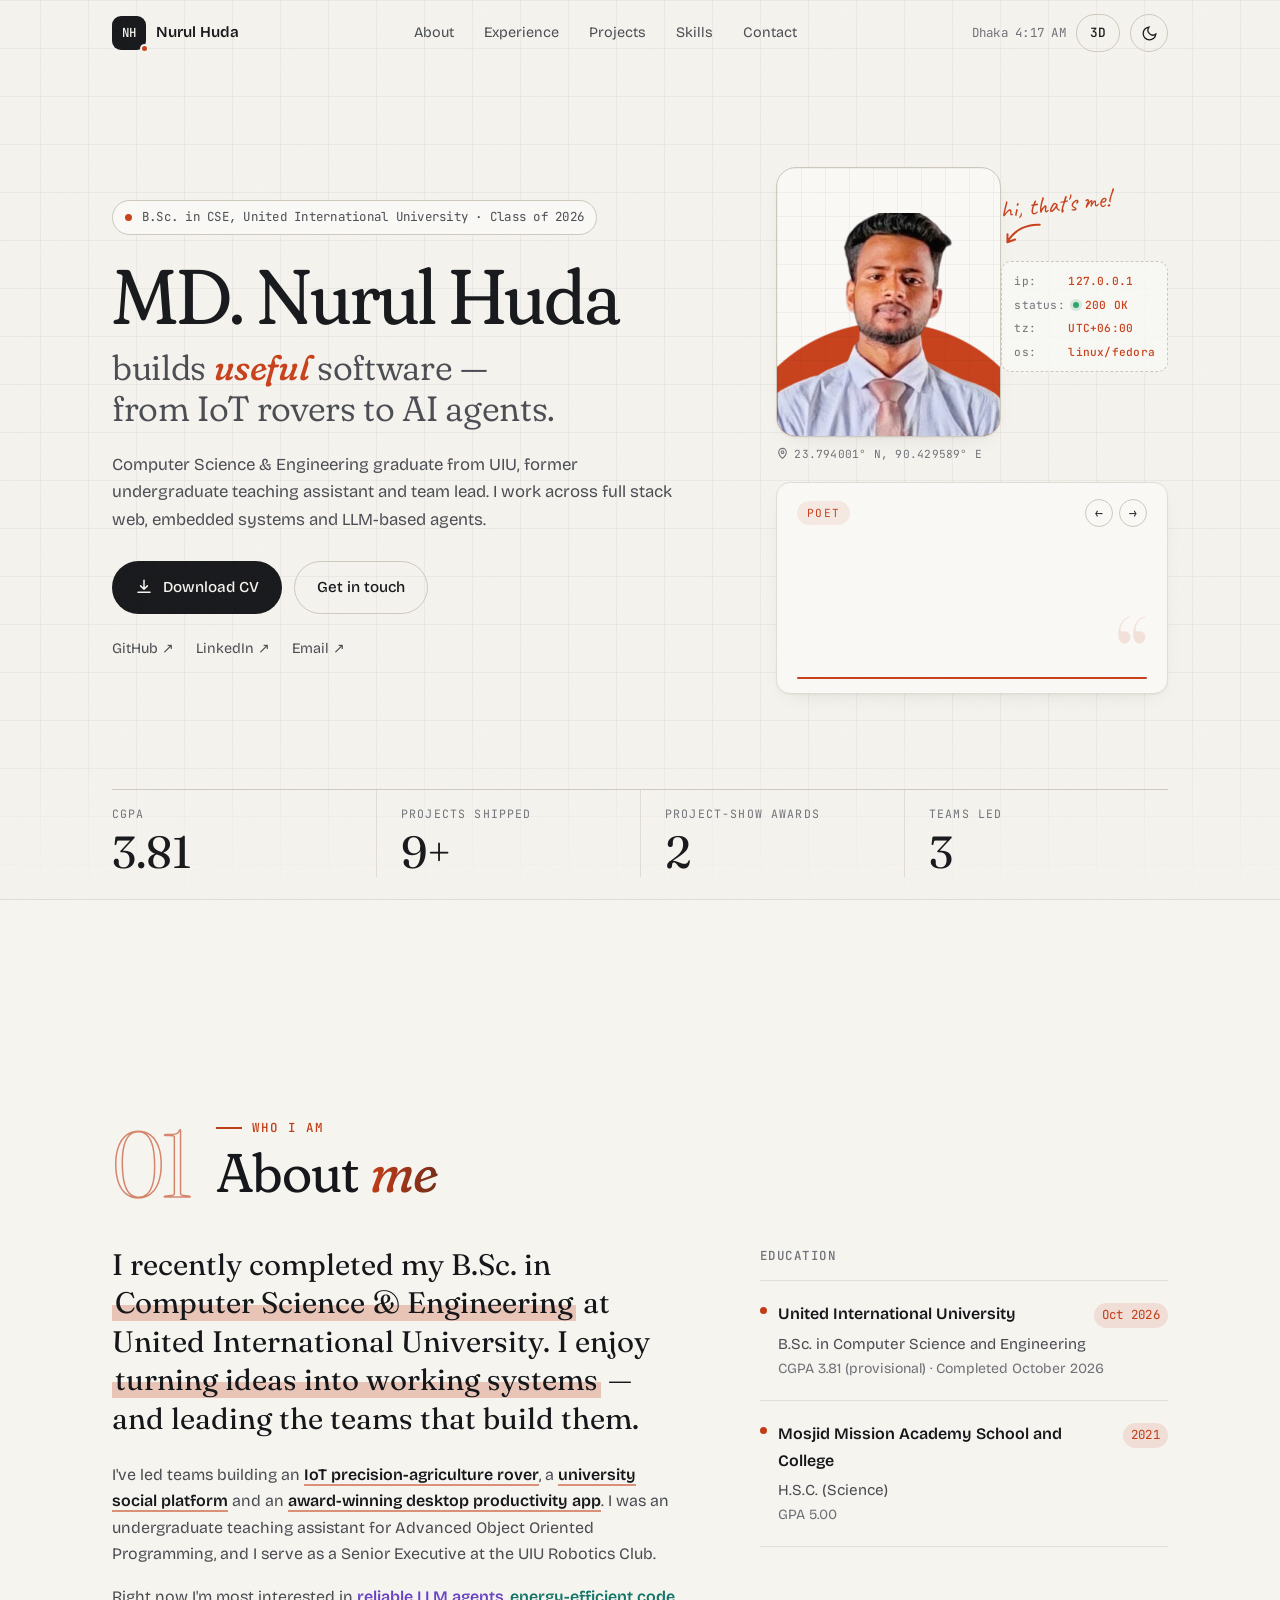
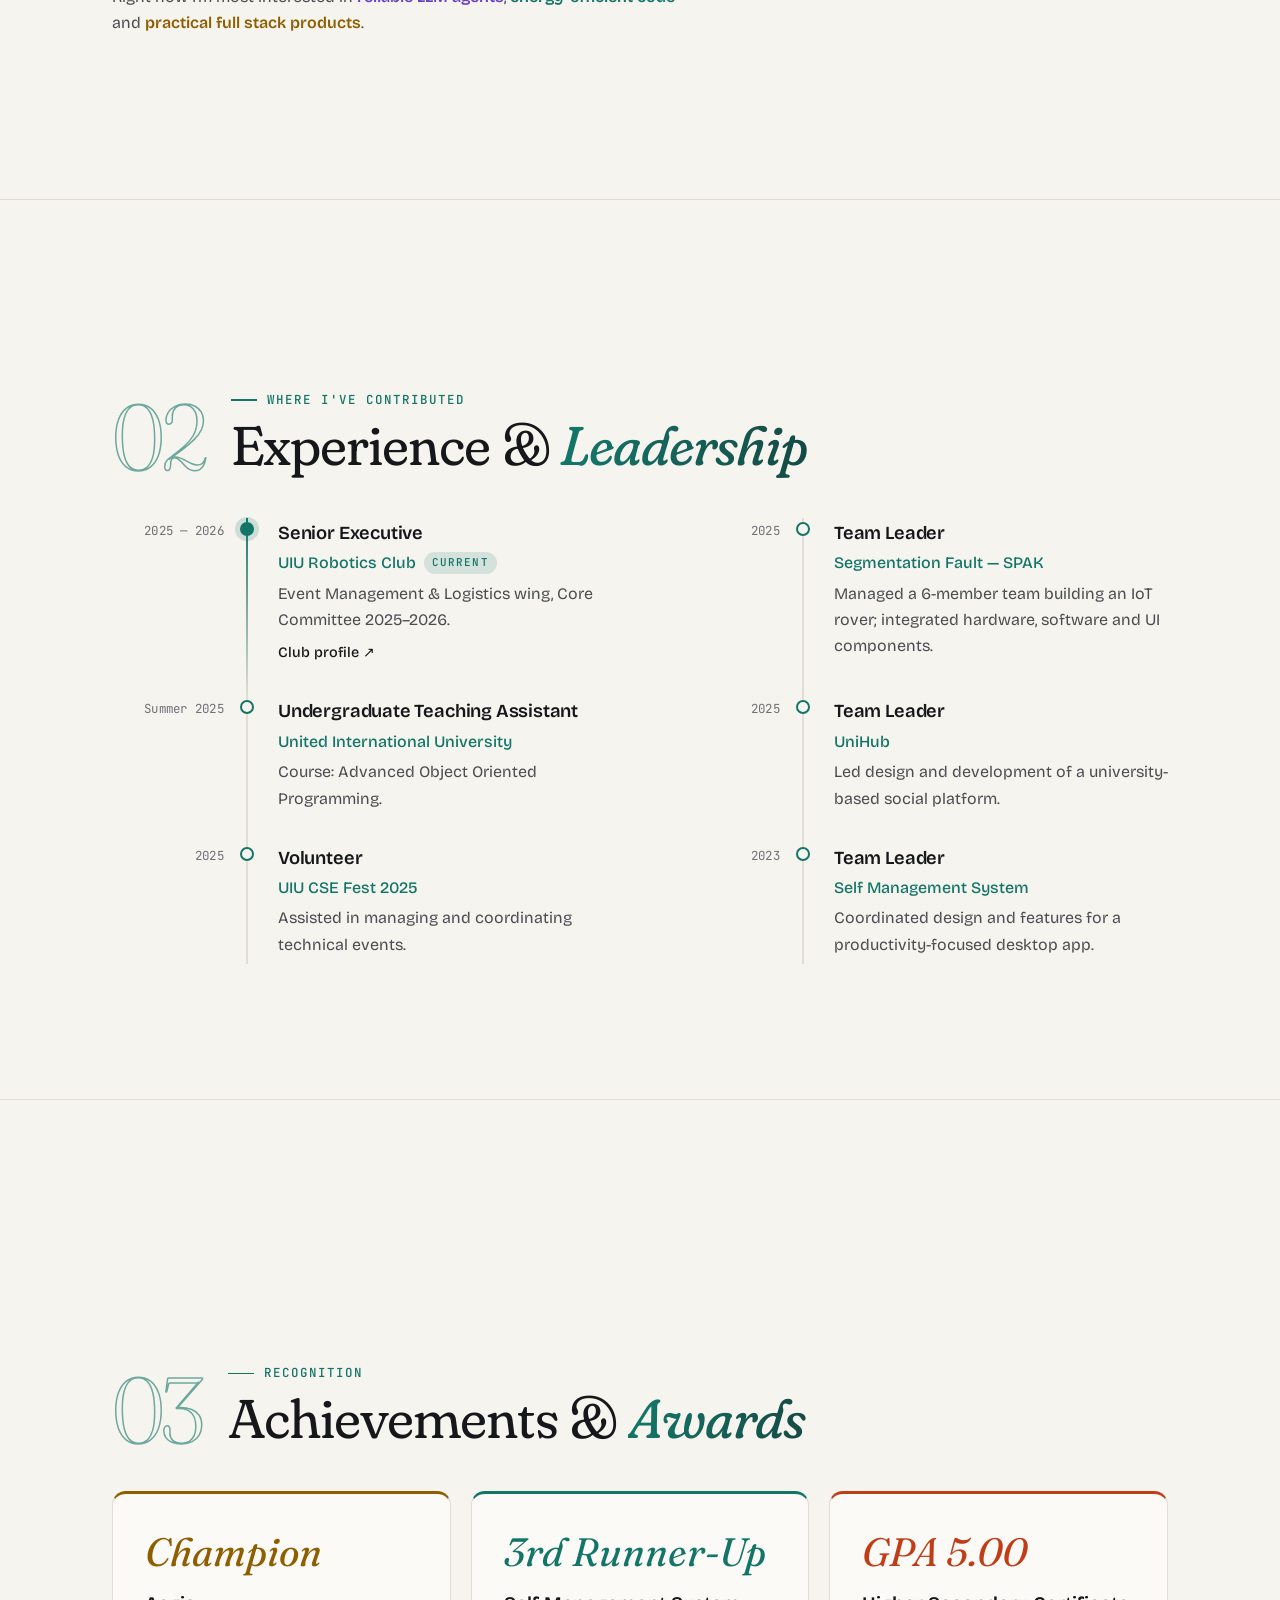
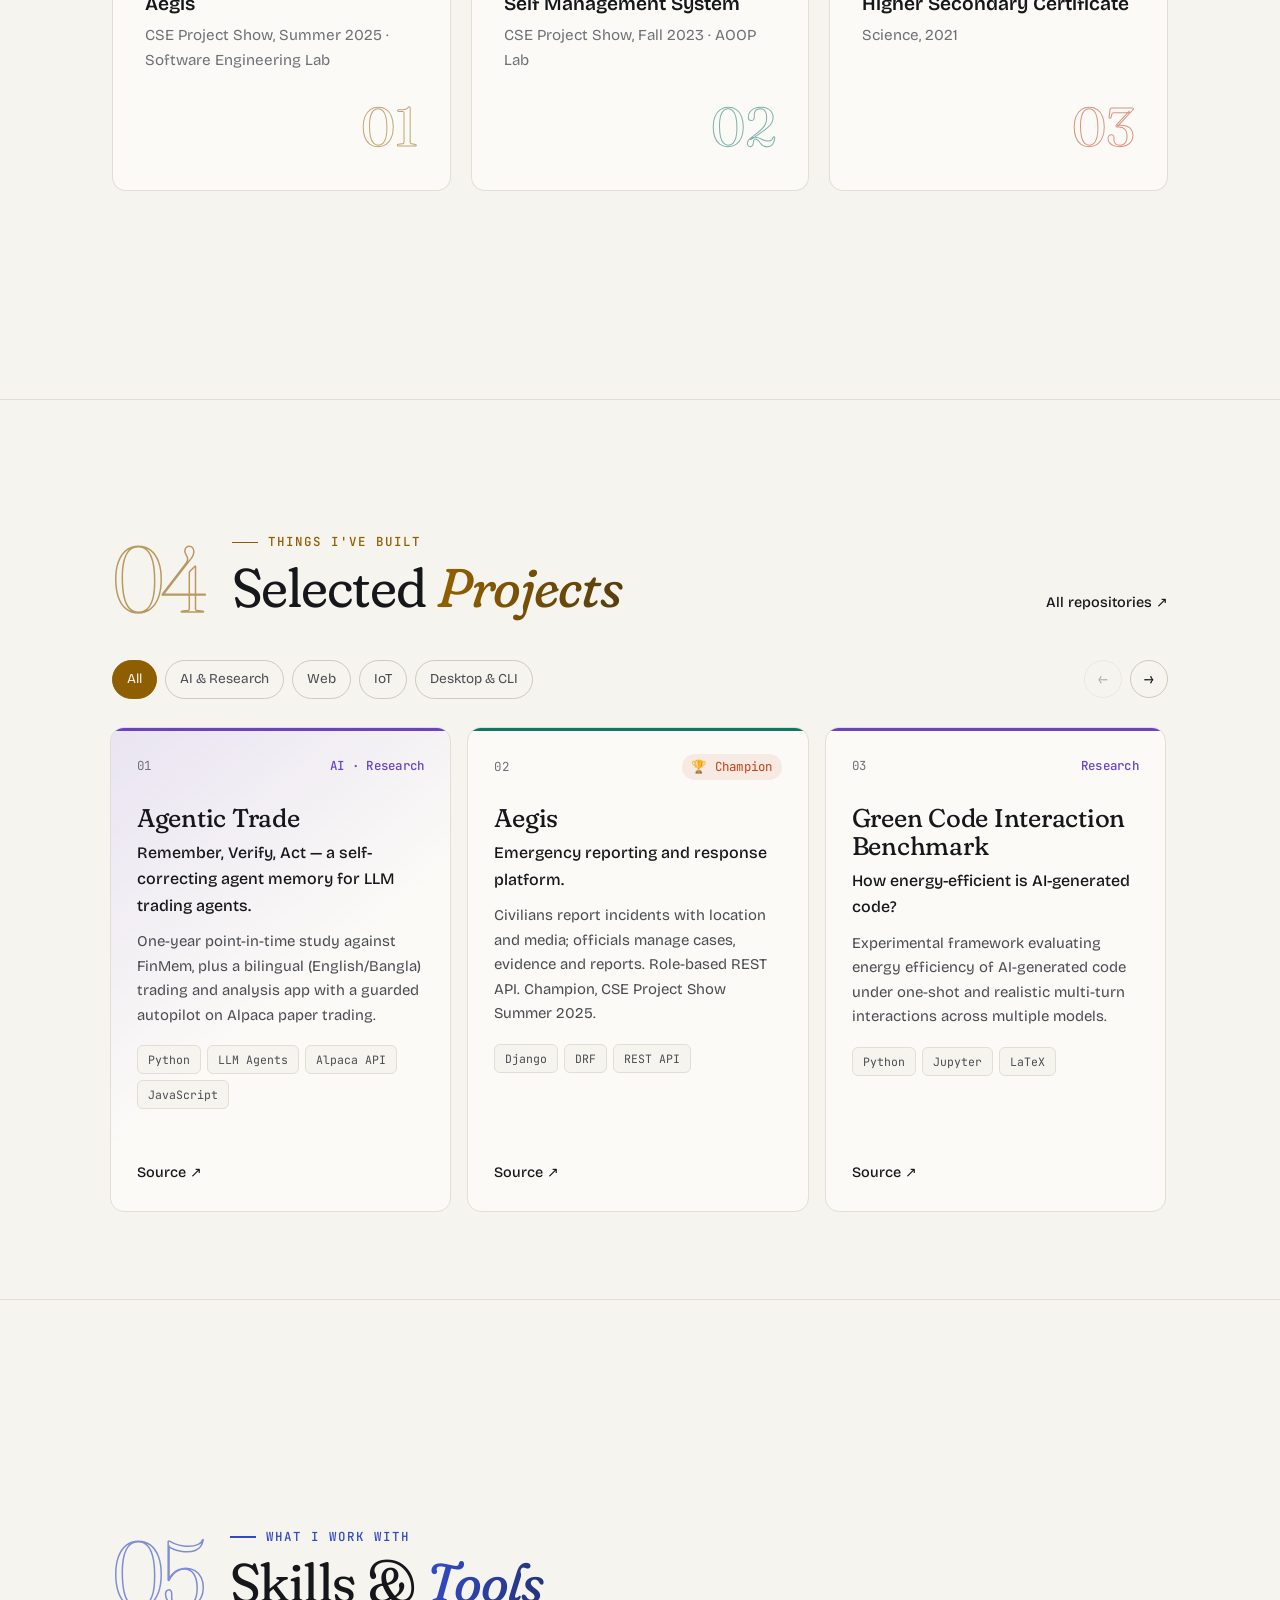
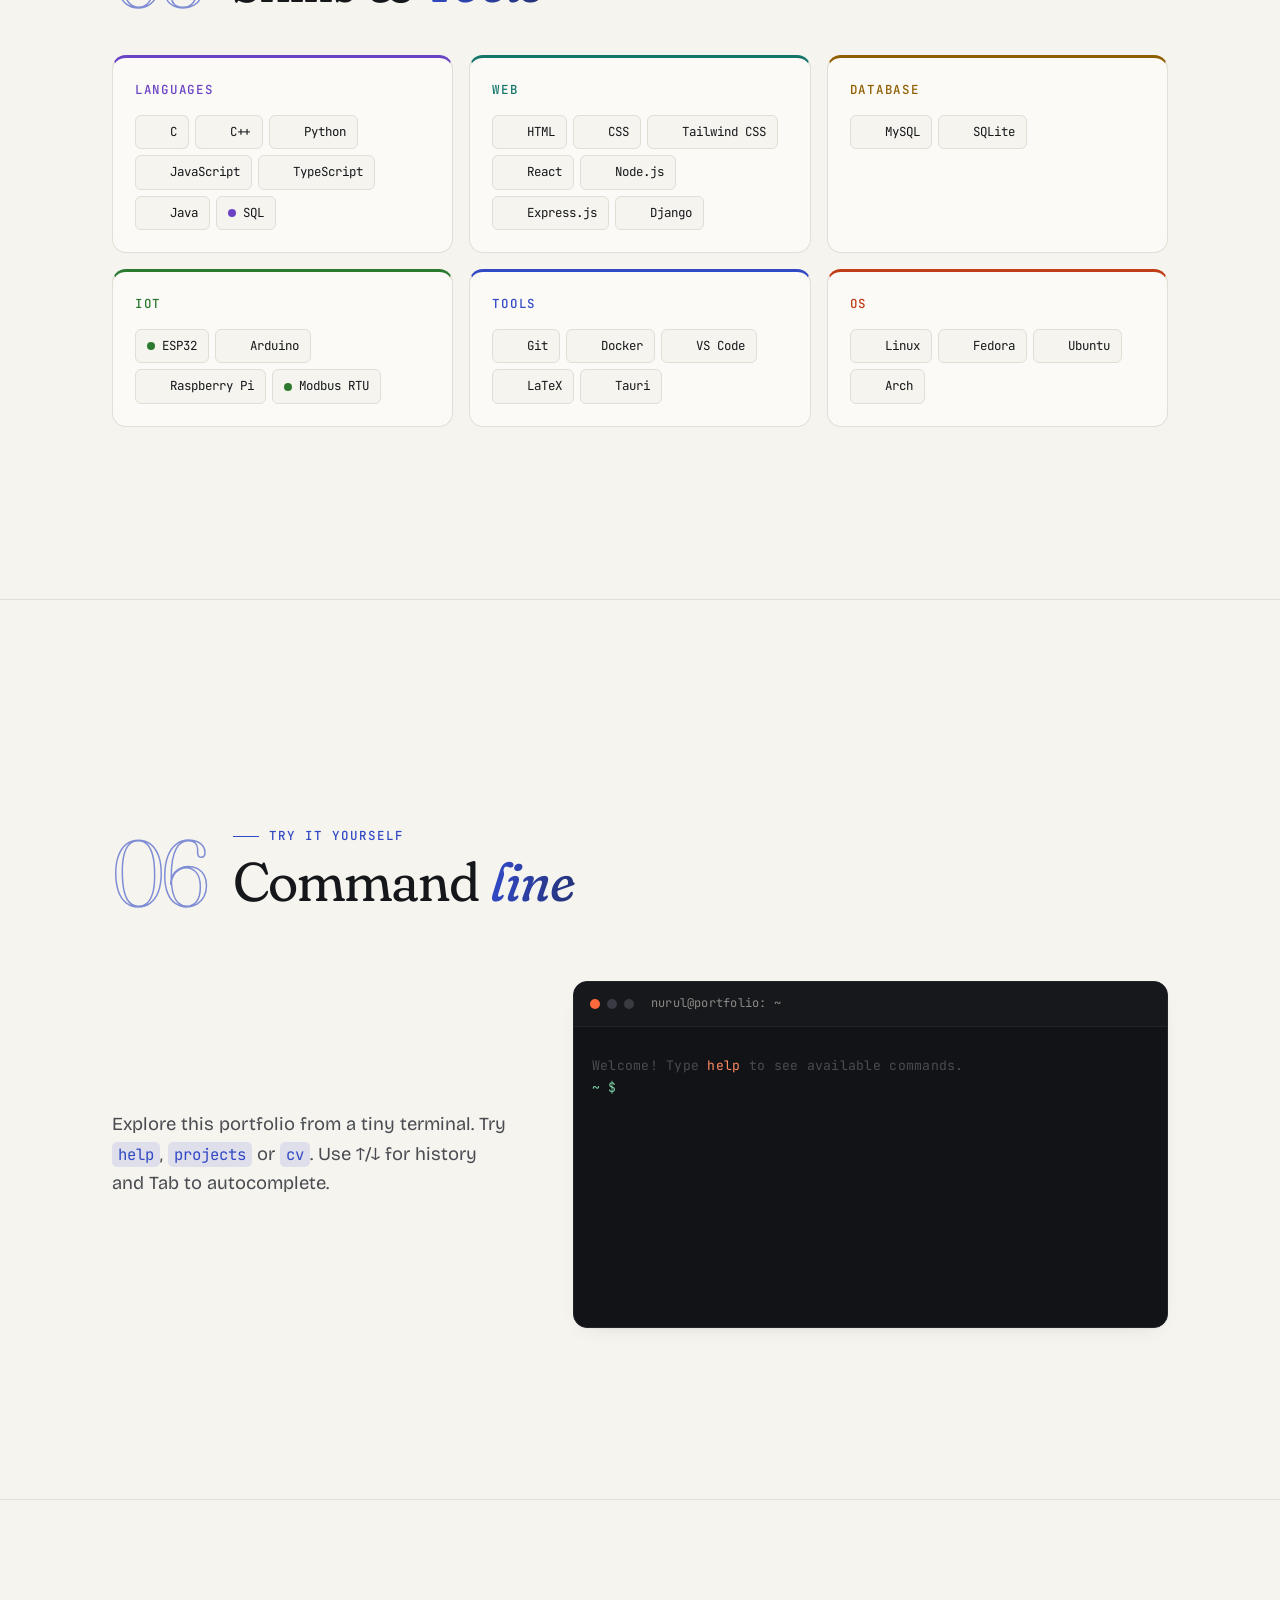
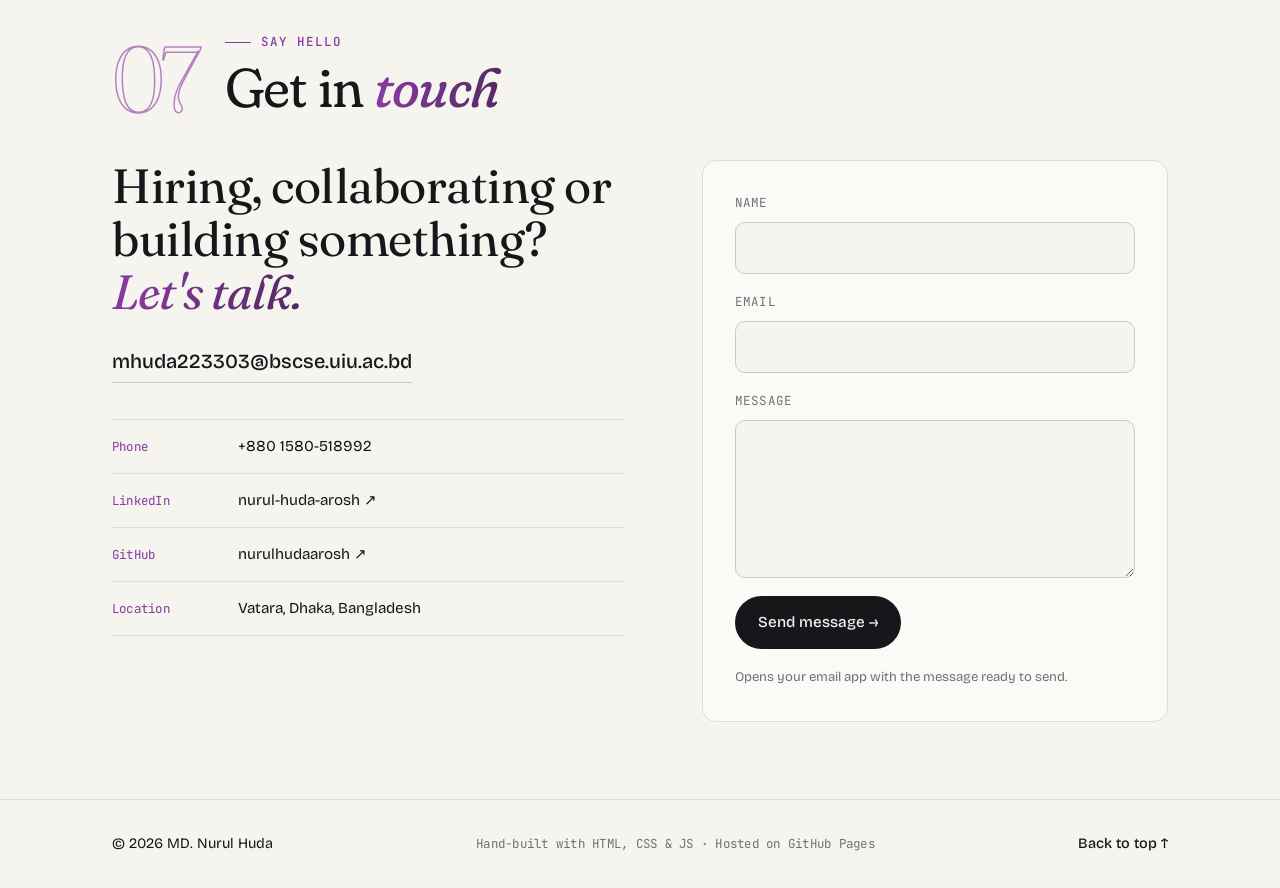
==== commit d82cc9d4: "Pin the system-info card to the right edge so it clears the coordinates" ====
--- a/index.html
+++ b/index.html
@@ -79,7 +79,7 @@
   <link rel="preconnect" href="https://fonts.googleapis.com">
   <link rel="preconnect" href="https://fonts.gstatic.com" crossorigin>
   <link href="https://fonts.googleapis.com/css2?family=Amiri:wght@400;700&family=Bricolage+Grotesque:opsz,wght@12..96,300..700&family=Caveat:wght@500;700&family=Fraunces:ital,opsz,wght,SOFT,WONK@0,9..144,300..700,0..100,0..1;1,9..144,300..700,0..100,0..1&family=JetBrains+Mono:wght@400;500&family=Noto+Serif:ital@0;1&family=Noto+Serif+TC:wght@500&family=Tiro+Bangla&display=swap" rel="stylesheet">
-  <link rel="stylesheet" href="style.css?v=20261030h">
+  <link rel="stylesheet" href="style.css?v=20261030i">
 </head>
 <body>
   <a href="#main" class="skip-link">Skip to content</a>
@@ -590,9 +590,9 @@
     </div>
   </footer>
 
-  <script src="quotes.js?v=20261030h"></script>
-  <script src="script.js?v=20261030h"></script>
-  <script src="book.js?v=20261030h"></script>
-  <script type="module" src="bg.js?v=20261030h"></script>
+  <script src="quotes.js?v=20261030i"></script>
+  <script src="script.js?v=20261030i"></script>
+  <script src="book.js?v=20261030i"></script>
+  <script type="module" src="bg.js?v=20261030i"></script>
 </body>
 </html>
--- a/style.css
+++ b/style.css
@@ -558,8 +558,12 @@
 .portrait {
   grid-area: portrait;
   position: relative;
-  justify-self: start;
-  width: min(100%, 230px);
+  justify-self: stretch;
+  --photo: min(100%, 230px);
+}
+
+.portrait-frame {
+  width: var(--photo);
 }
 
 .portrait-frame {
@@ -626,8 +630,8 @@
 
 .portrait-side {
   position: absolute;
-  left: calc(100% + 16px);
-  top: 18%;
+  right: 0;
+  top: 8%;
   display: flex;
   flex-direction: column;
   gap: 18px;
@@ -668,9 +672,6 @@
 }
 
 @media (min-width: 861px) and (max-width: 1080px) {
-  .portrait-side {
-    left: calc(100% + 10px);
-  }
 
   .sysinfo {
     padding: 8px 10px;
@@ -1591,7 +1592,7 @@
   }
 
   .portrait {
-    width: 150px;
+    --photo: 150px;
   }
 
   .portrait-frame {
@@ -1726,7 +1727,7 @@
   }
 
   .portrait {
-    width: min(230px, 25vh);
+    --photo: min(230px, 25vh);
   }
 
   .portrait figcaption {
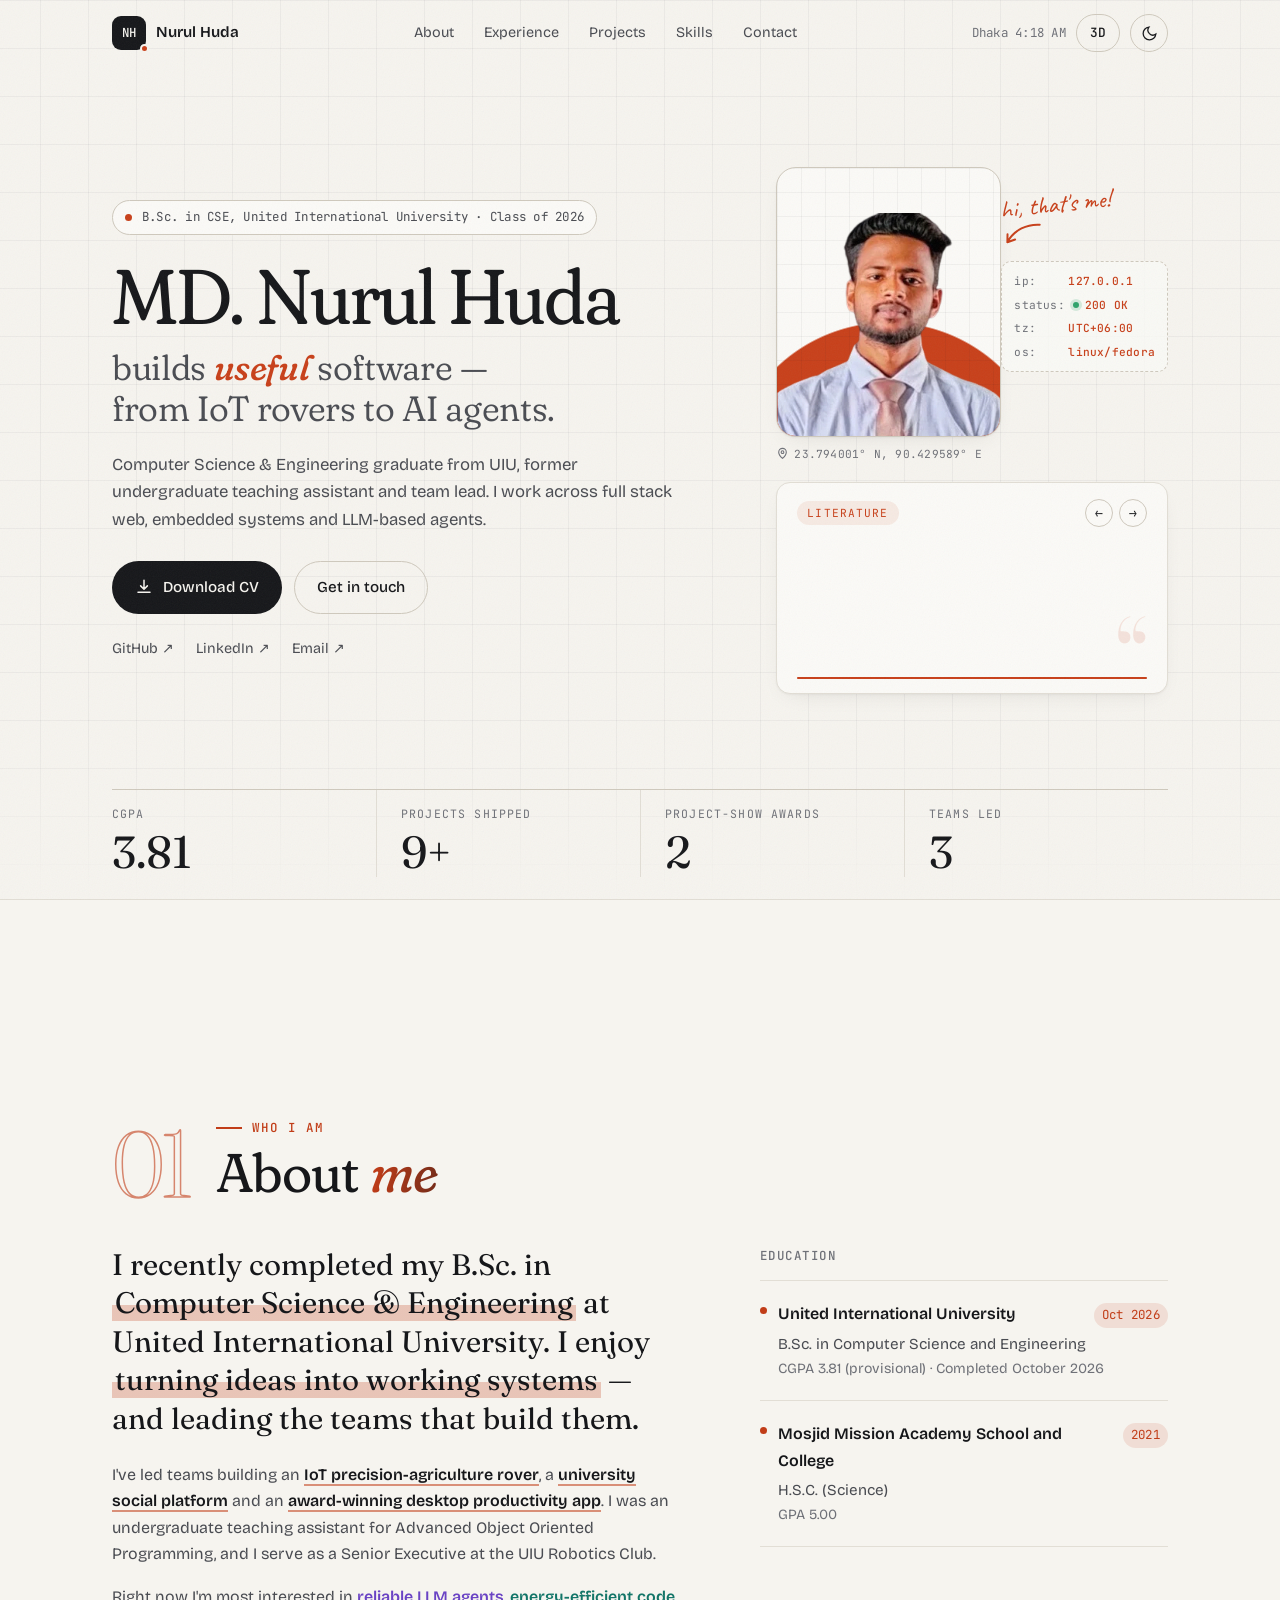
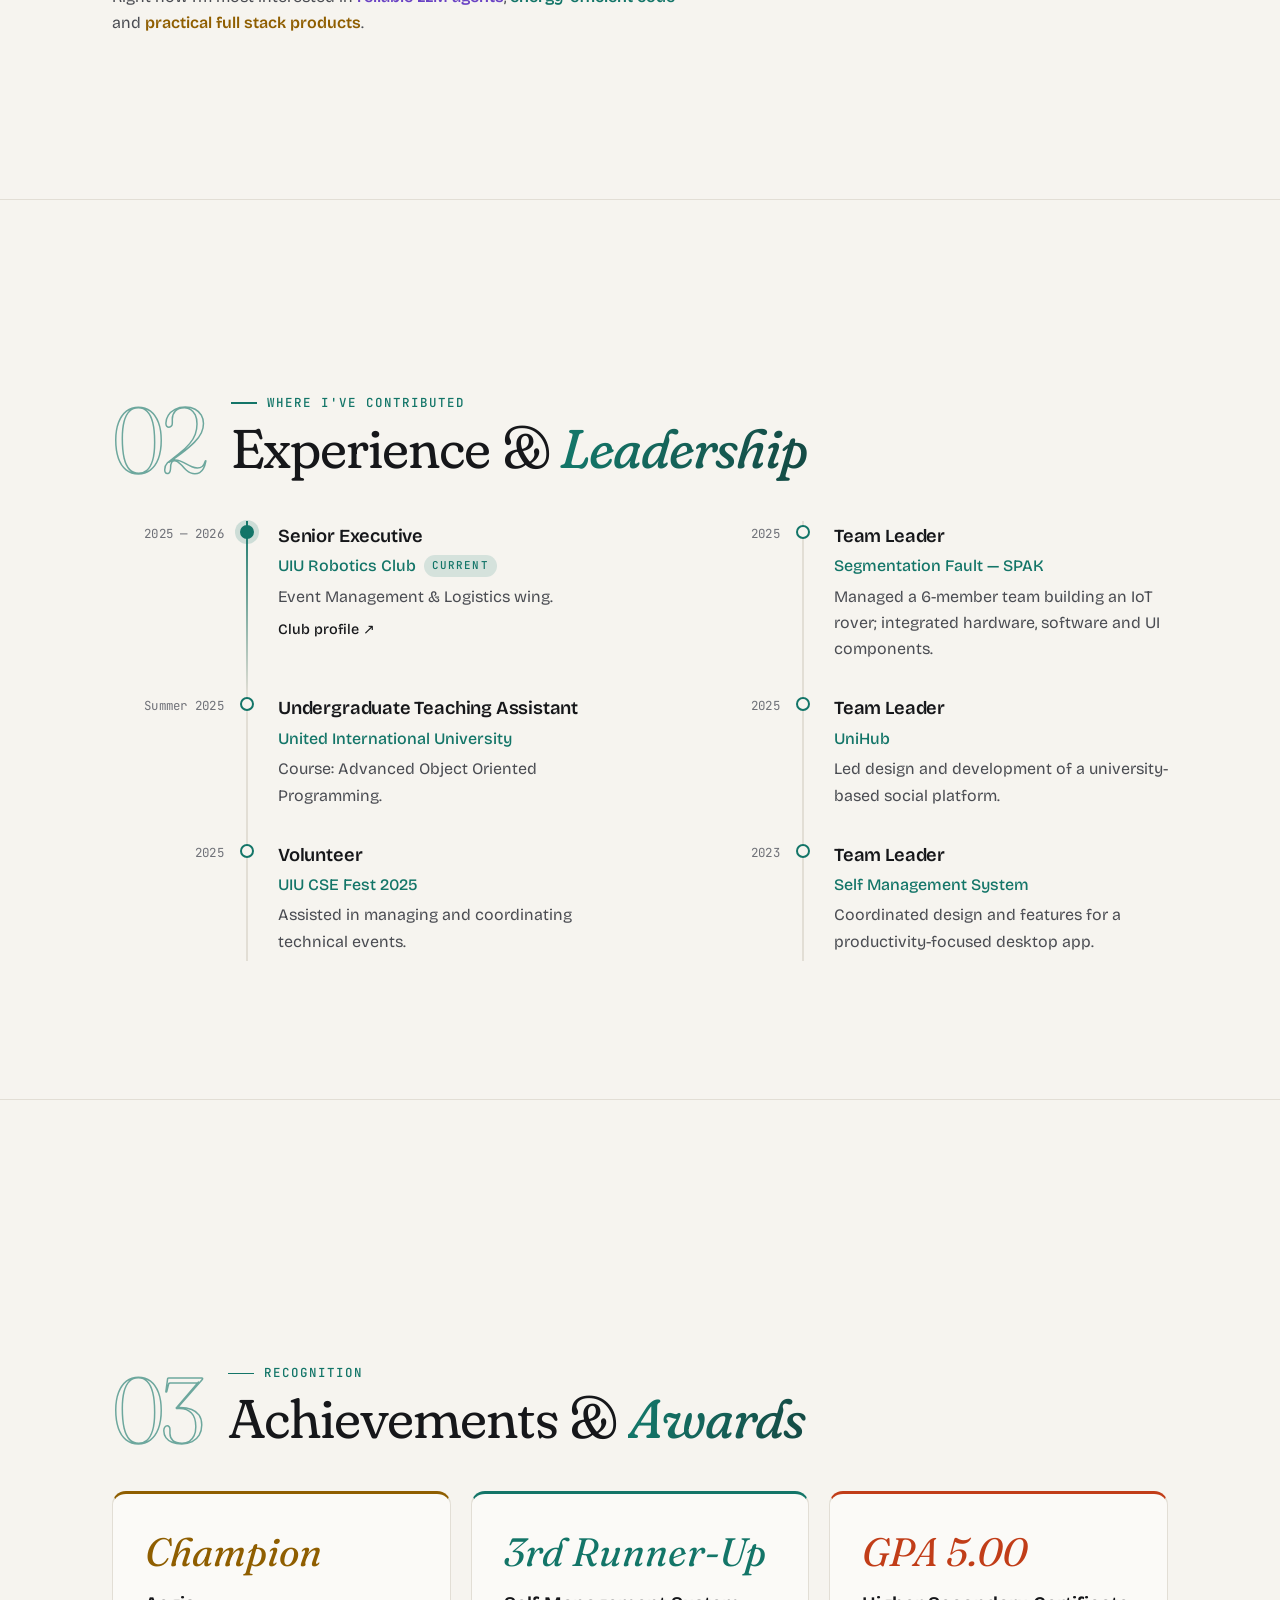
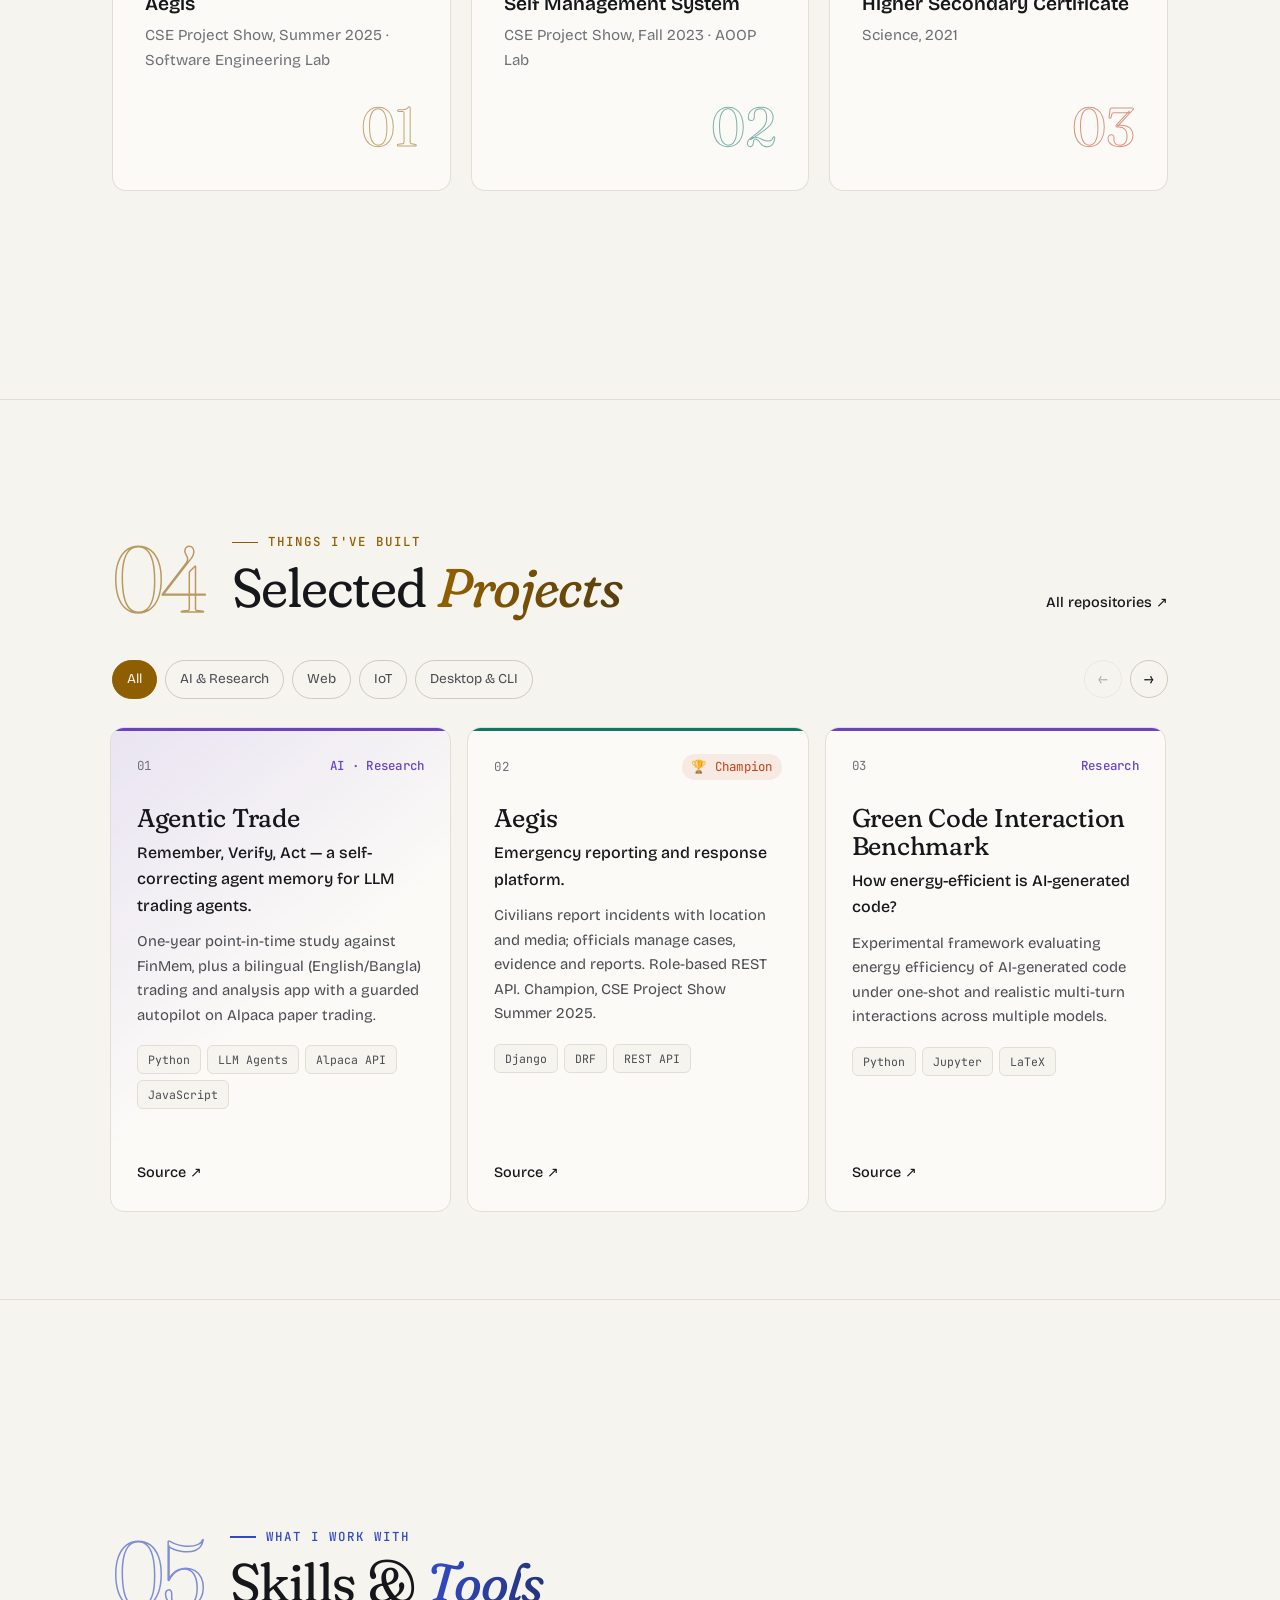
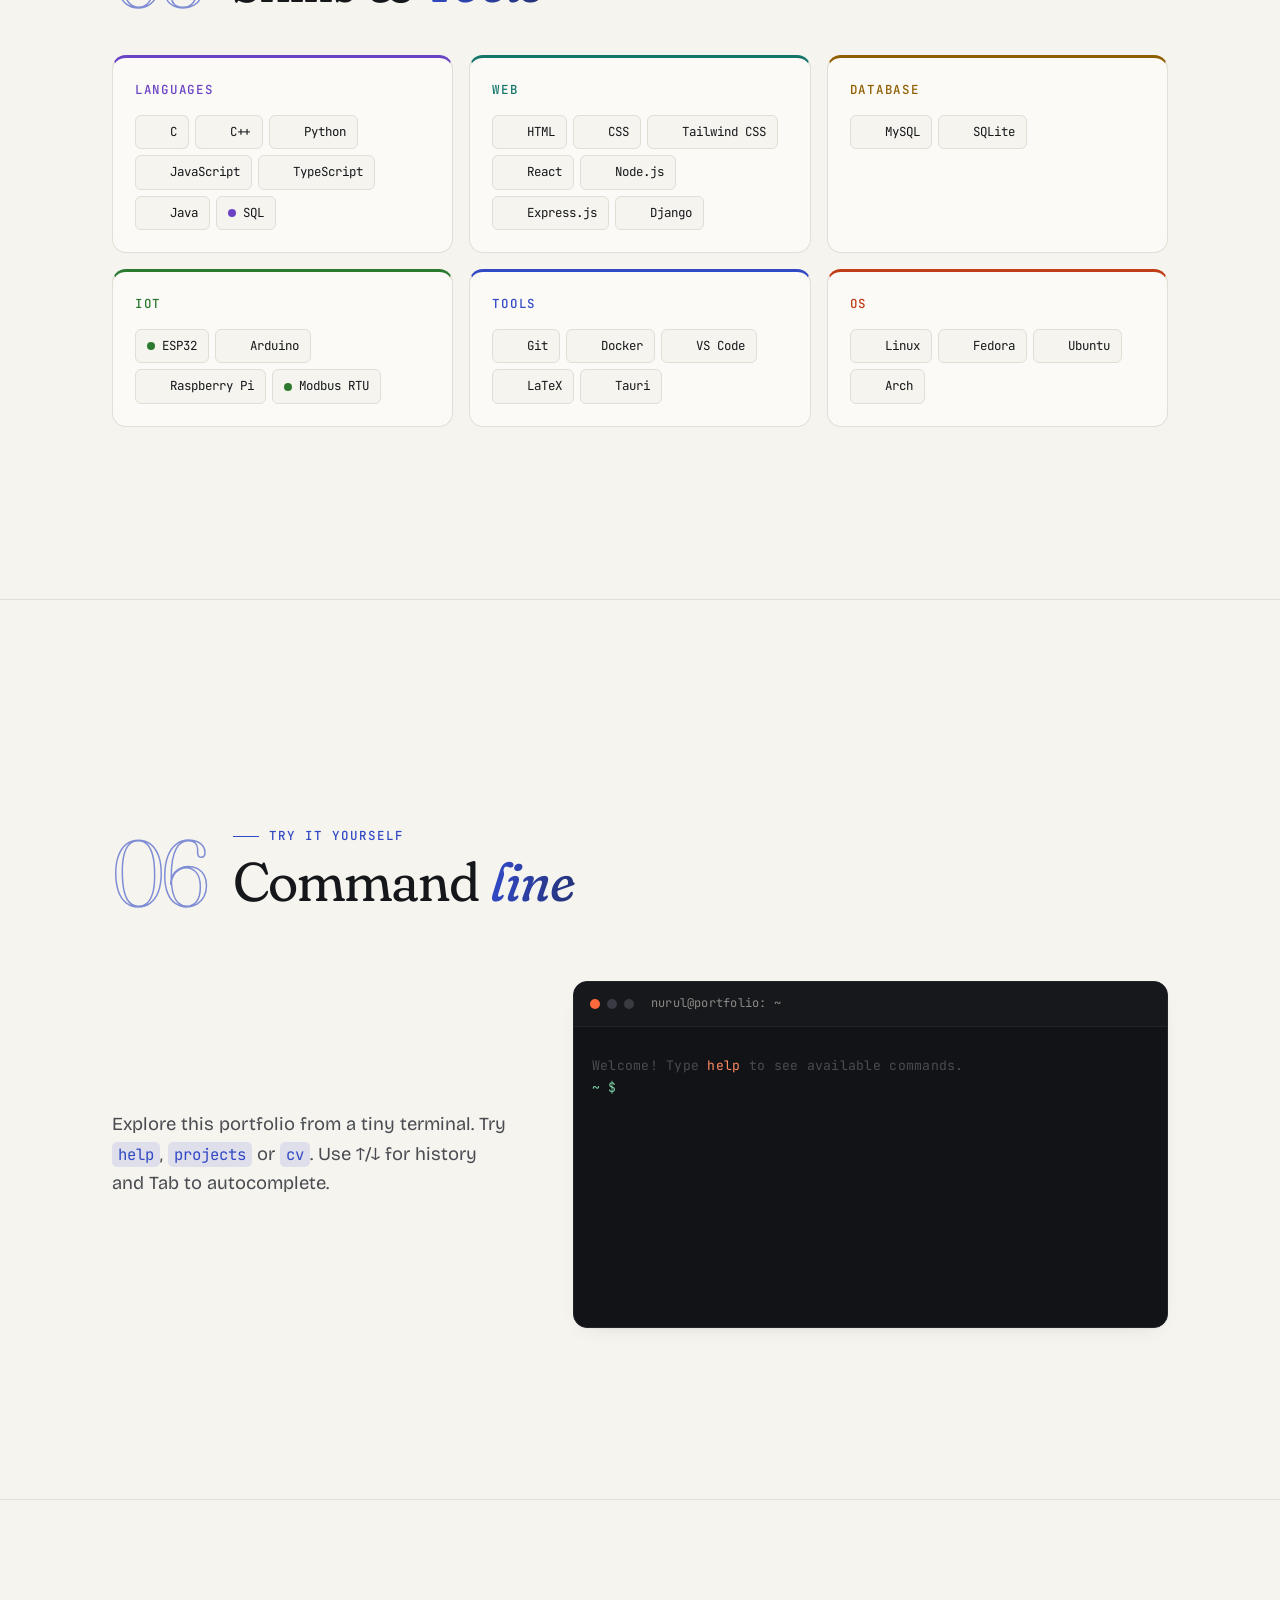
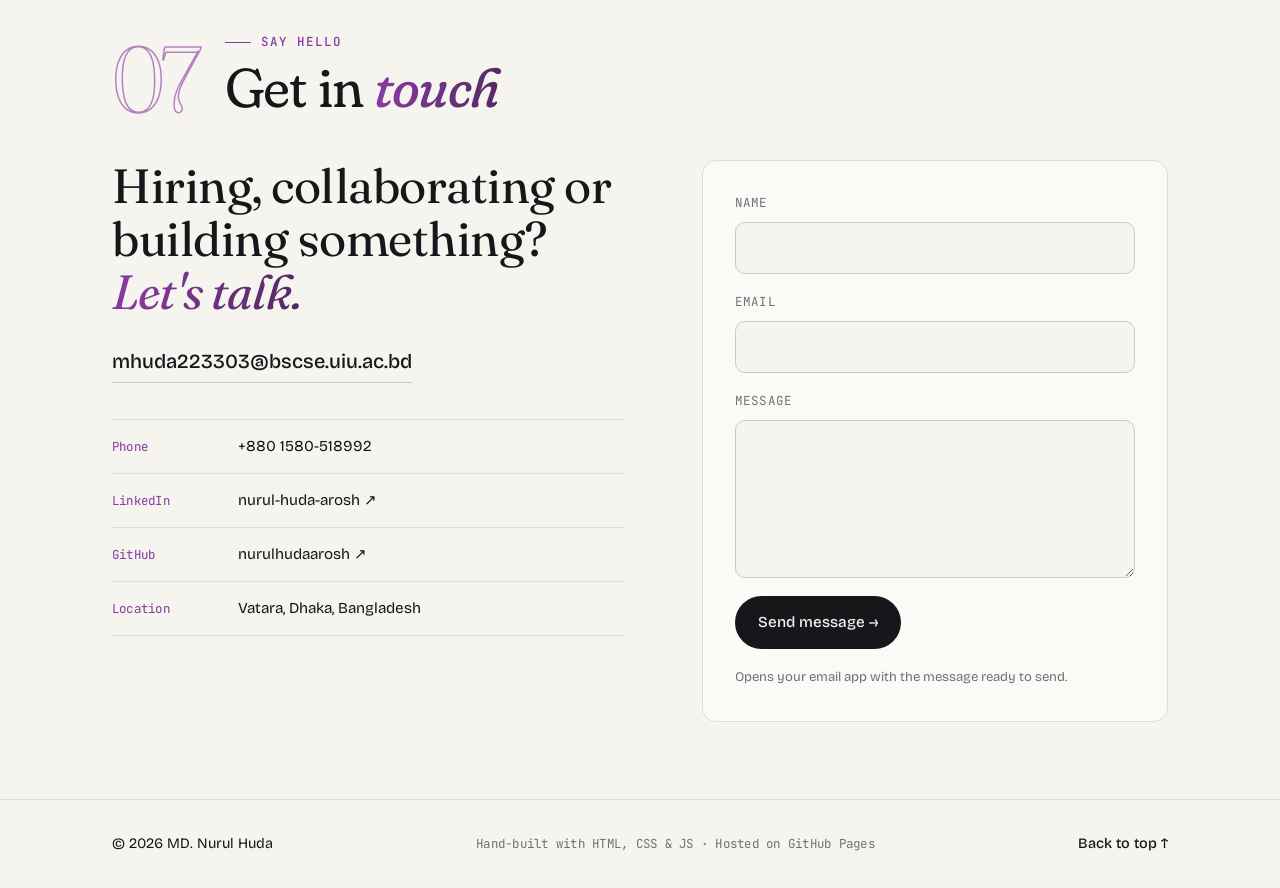
==== commit c3c0229d: "Remove Core Committee text from the Robotics Club role" ====
--- a/index.html
+++ b/index.html
@@ -79,7 +79,7 @@
   <link rel="preconnect" href="https://fonts.googleapis.com">
   <link rel="preconnect" href="https://fonts.gstatic.com" crossorigin>
   <link href="https://fonts.googleapis.com/css2?family=Amiri:wght@400;700&family=Bricolage+Grotesque:opsz,wght@12..96,300..700&family=Caveat:wght@500;700&family=Fraunces:ital,opsz,wght,SOFT,WONK@0,9..144,300..700,0..100,0..1;1,9..144,300..700,0..100,0..1&family=JetBrains+Mono:wght@400;500&family=Noto+Serif:ital@0;1&family=Noto+Serif+TC:wght@500&family=Tiro+Bangla&display=swap" rel="stylesheet">
-  <link rel="stylesheet" href="style.css?v=20261030i">
+  <link rel="stylesheet" href="style.css?v=20261030j">
 </head>
 <body>
   <a href="#main" class="skip-link">Skip to content</a>
@@ -247,7 +247,7 @@
             <div class="xp-body">
               <h3>Senior Executive</h3>
               <p class="xp-org">UIU Robotics Club <span class="xp-now mono">Current</span></p>
-              <p>Event Management &amp; Logistics wing, Core Committee 2025–2026.</p>
+              <p>Event Management &amp; Logistics wing.</p>
               <a href="https://robotics.uiu.ac.bd/committee-members/md-nurul-huda" target="_blank" rel="noopener" class="text-link">Club profile ↗</a>
             </div>
           </li>
@@ -590,9 +590,9 @@
     </div>
   </footer>
 
-  <script src="quotes.js?v=20261030i"></script>
-  <script src="script.js?v=20261030i"></script>
-  <script src="book.js?v=20261030i"></script>
-  <script type="module" src="bg.js?v=20261030i"></script>
+  <script src="quotes.js?v=20261030j"></script>
+  <script src="script.js?v=20261030j"></script>
+  <script src="book.js?v=20261030j"></script>
+  <script type="module" src="bg.js?v=20261030j"></script>
 </body>
 </html>
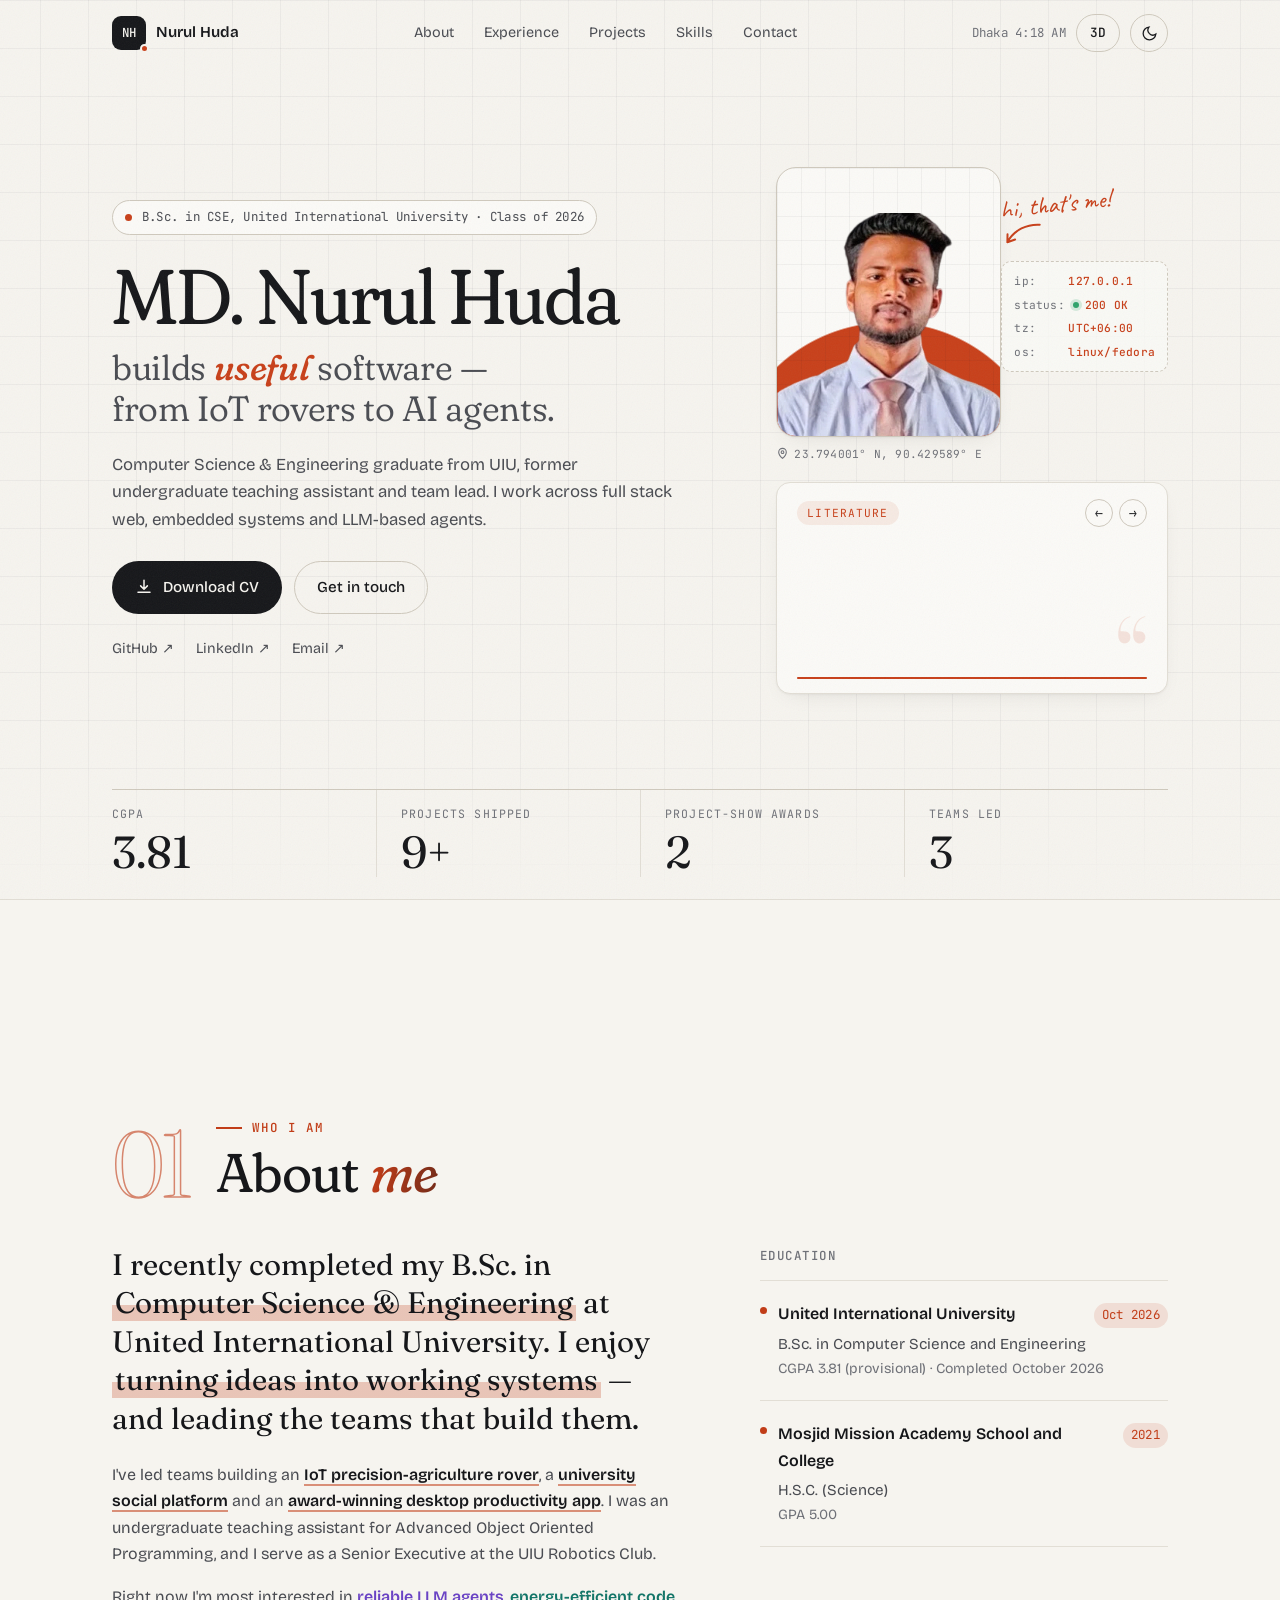
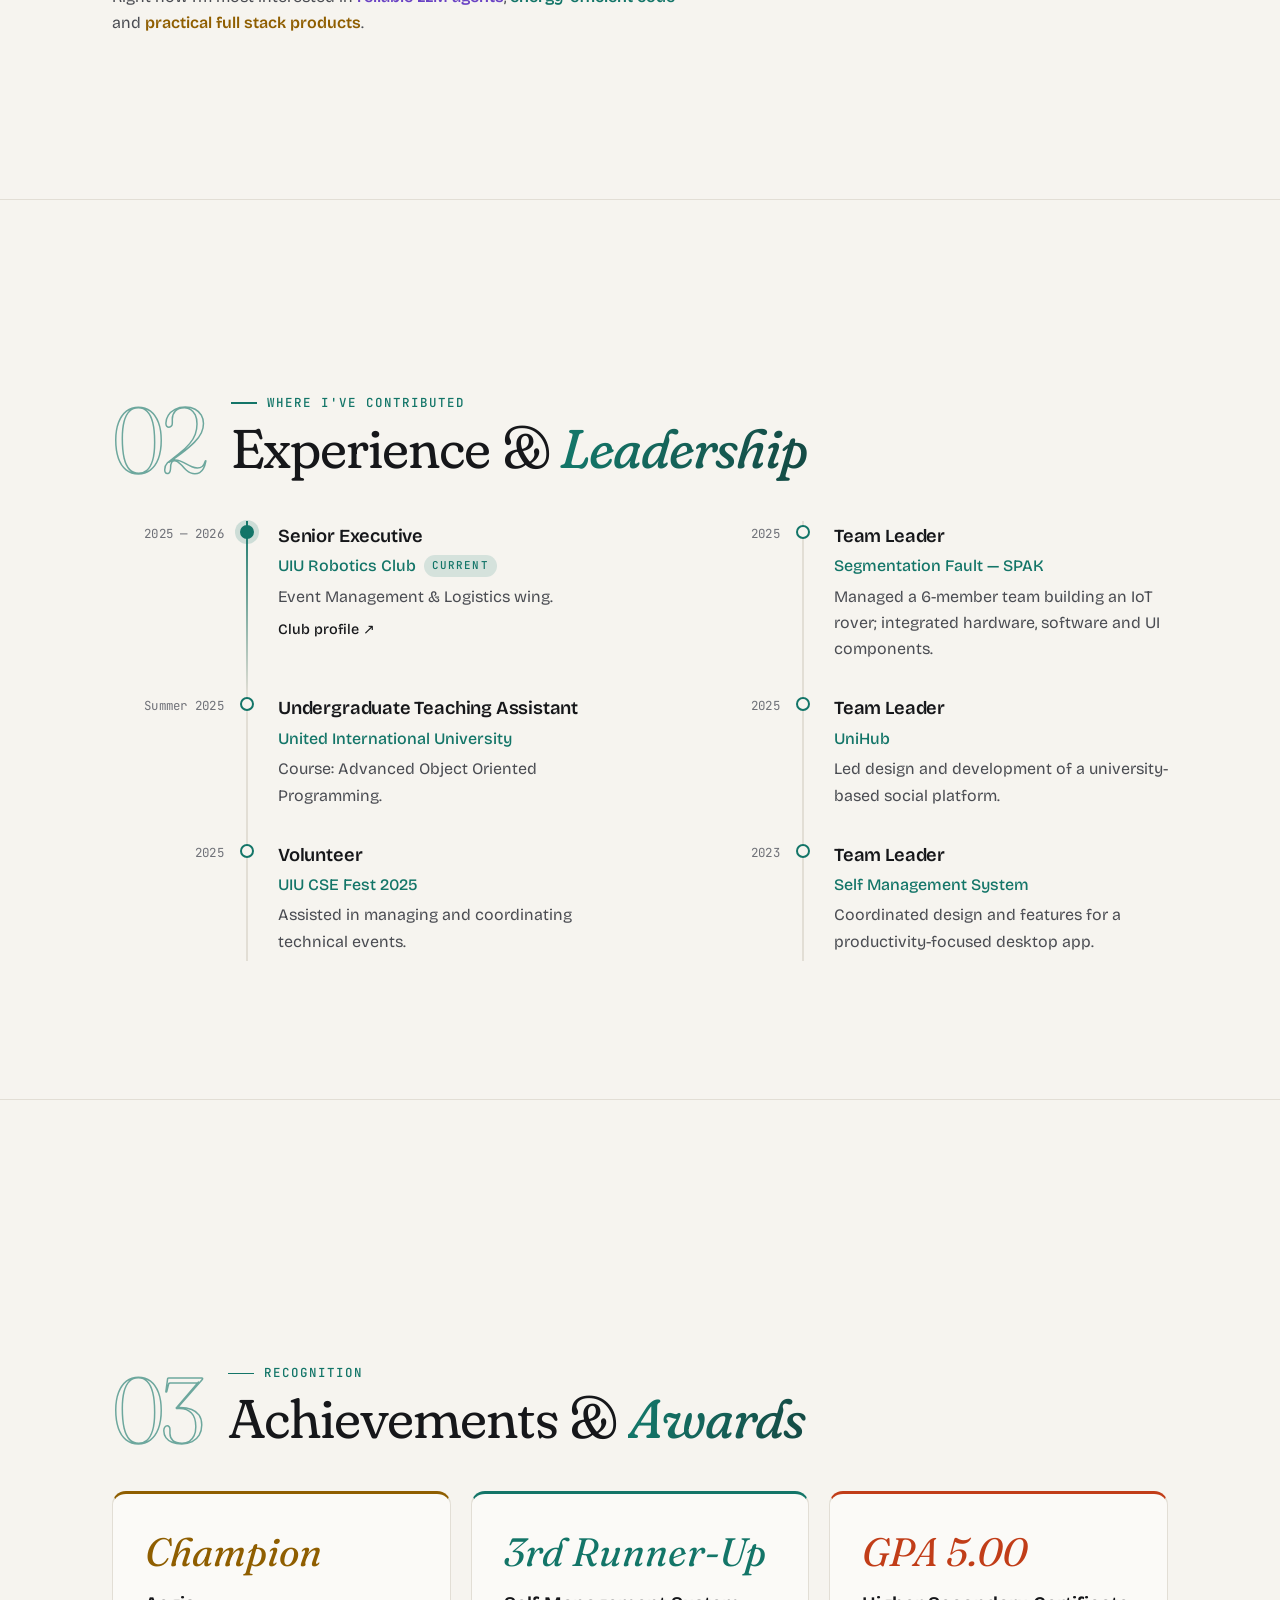
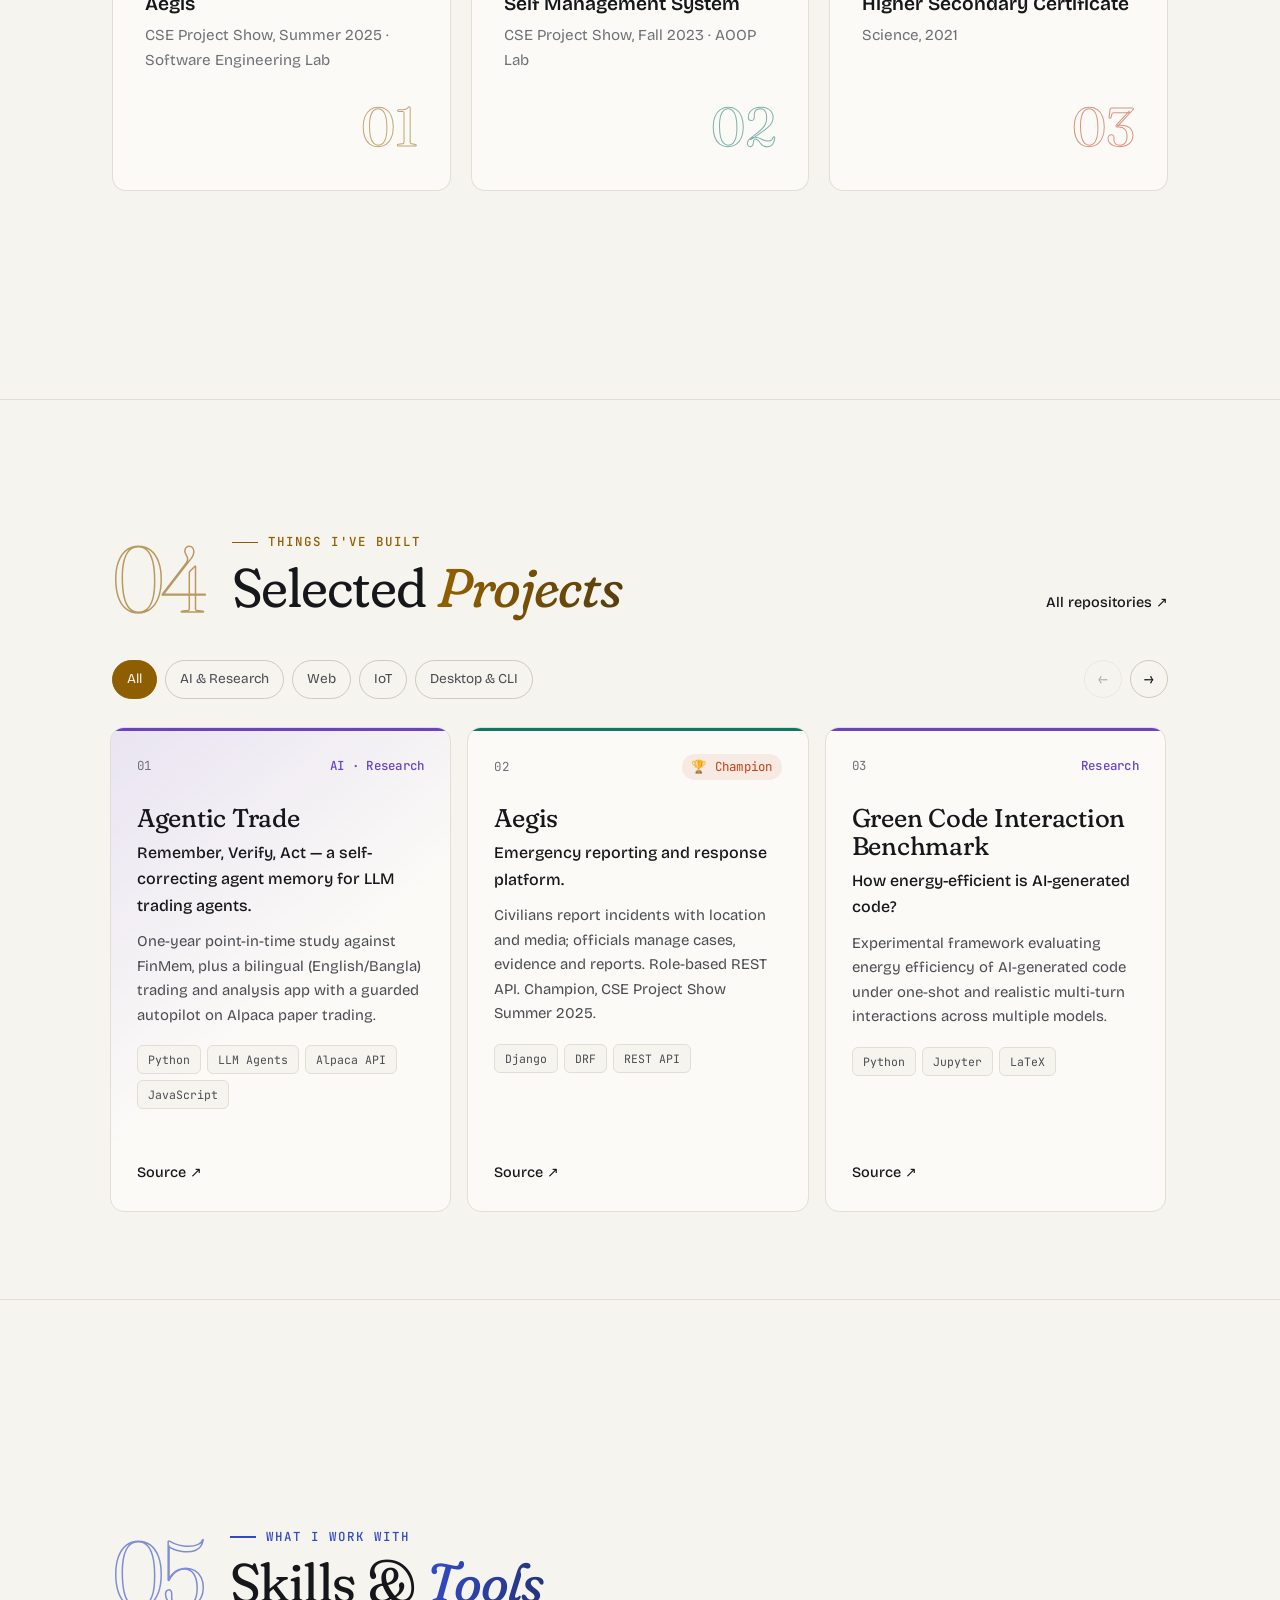
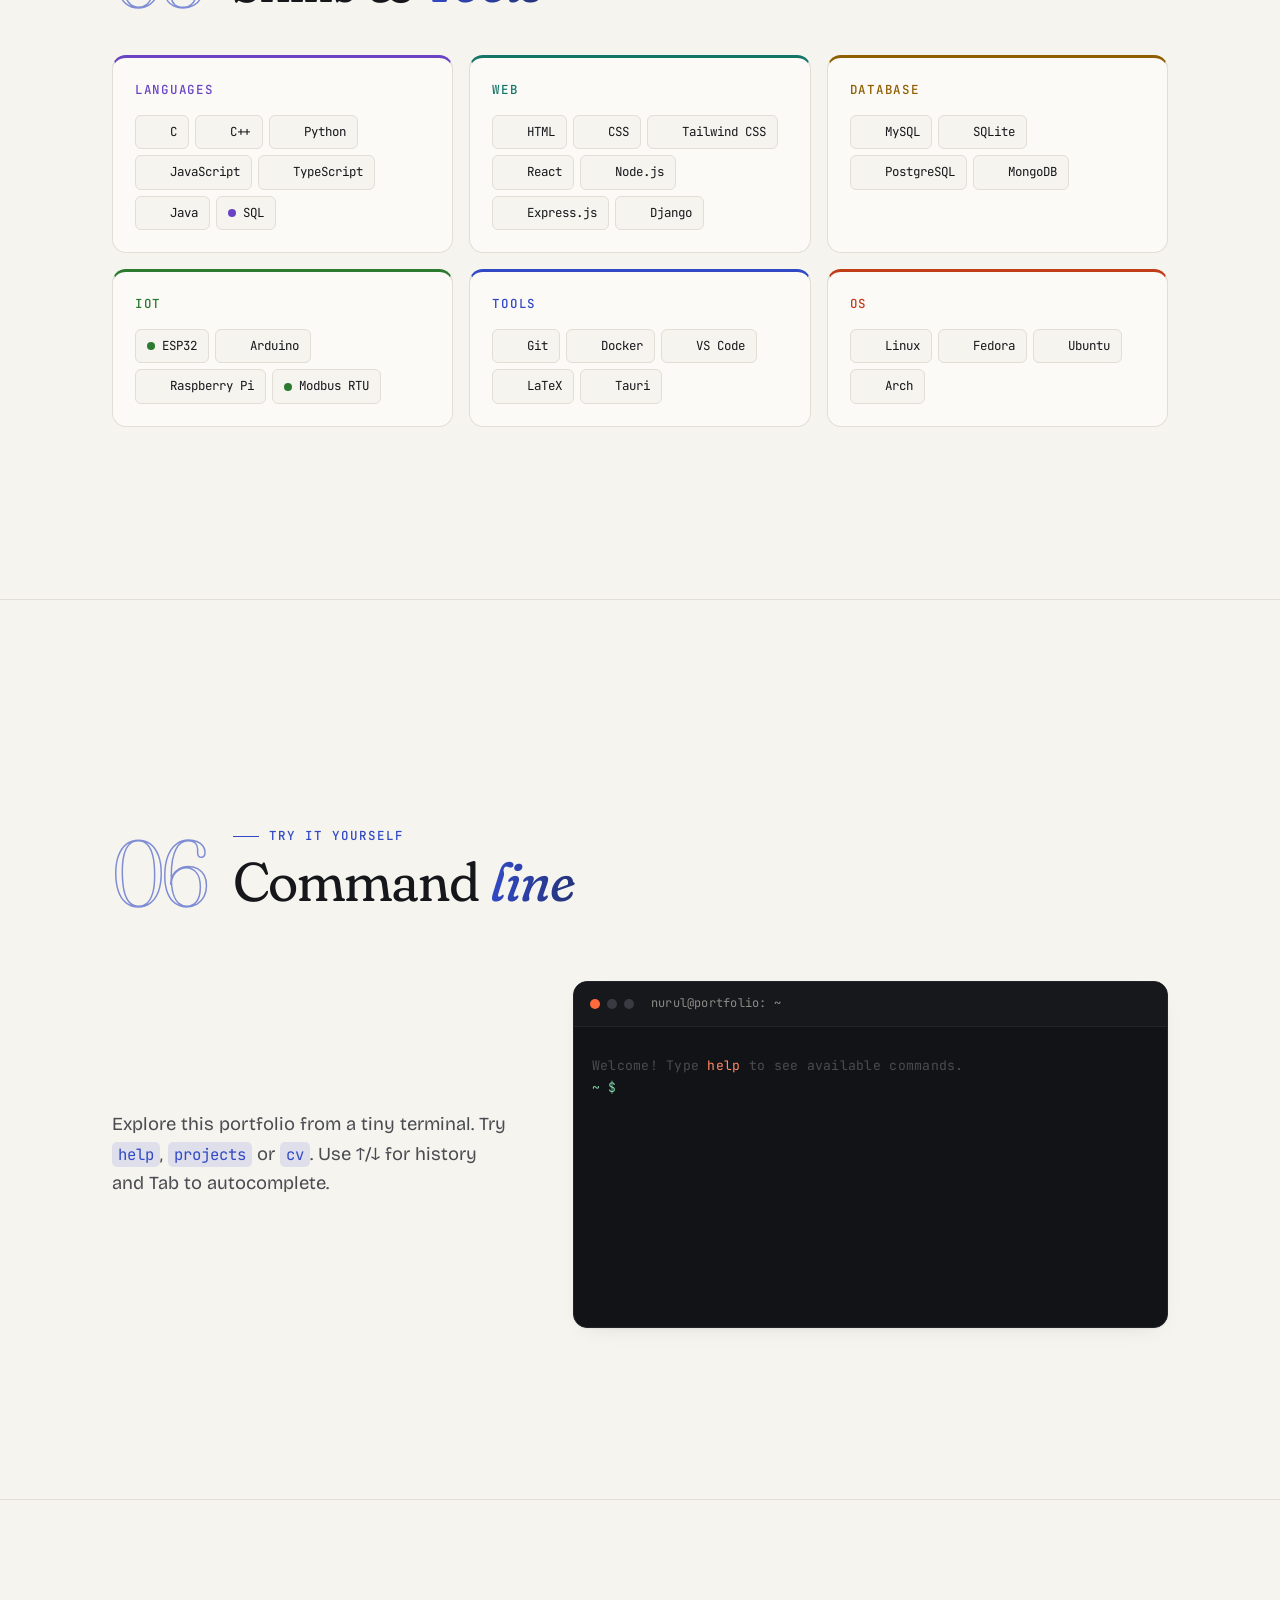
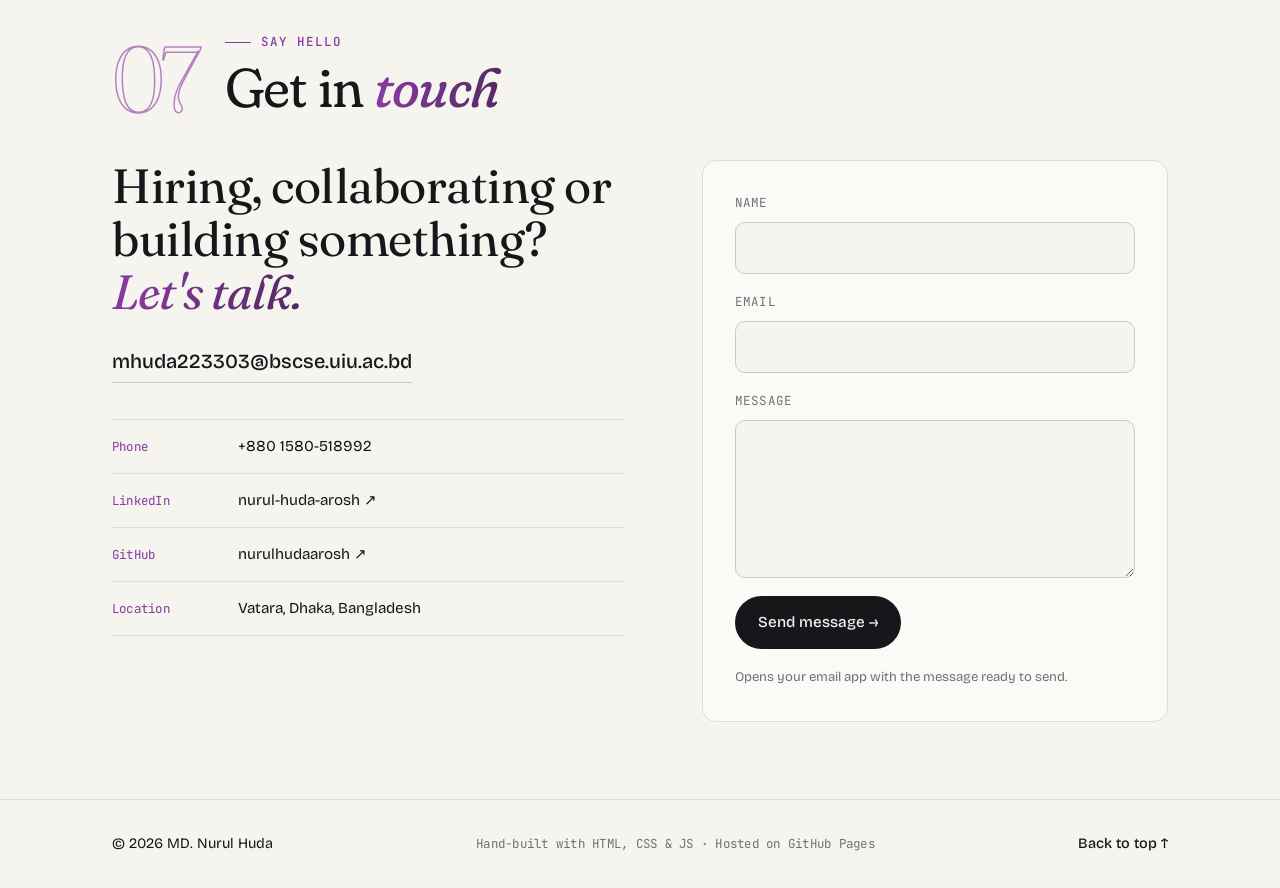
==== commit be88fc8b: "Add PostgreSQL and MongoDB to database skills" ====
--- a/index.html
+++ b/index.html
@@ -45,7 +45,7 @@
       "url": "https://robotics.uiu.ac.bd/"
     },
     "alumniOf": { "@type": "CollegeOrUniversity", "name": "United International University", "url": "https://www.uiu.ac.bd/" },
-    "knowsAbout": ["Full Stack Web Development", "IoT", "LLM Agents", "JavaScript", "TypeScript", "Python", "C++", "React", "Node.js", "Express.js", "MySQL", "ESP32", "Arduino", "Raspberry Pi"],
+    "knowsAbout": ["Full Stack Web Development", "IoT", "LLM Agents", "JavaScript", "TypeScript", "Python", "C++", "React", "Node.js", "Express.js", "MySQL", "PostgreSQL", "MongoDB", "ESP32", "Arduino", "Raspberry Pi"],
     "sameAs": [
       "https://github.com/nurulhudaarosh",
       "https://linkedin.com/in/nurul-huda-arosh-776241168/",
@@ -79,7 +79,7 @@
   <link rel="preconnect" href="https://fonts.googleapis.com">
   <link rel="preconnect" href="https://fonts.gstatic.com" crossorigin>
   <link href="https://fonts.googleapis.com/css2?family=Amiri:wght@400;700&family=Bricolage+Grotesque:opsz,wght@12..96,300..700&family=Caveat:wght@500;700&family=Fraunces:ital,opsz,wght,SOFT,WONK@0,9..144,300..700,0..100,0..1;1,9..144,300..700,0..100,0..1&family=JetBrains+Mono:wght@400;500&family=Noto+Serif:ital@0;1&family=Noto+Serif+TC:wght@500&family=Tiro+Bangla&display=swap" rel="stylesheet">
-  <link rel="stylesheet" href="style.css?v=20261030j">
+  <link rel="stylesheet" href="style.css?v=20261030k">
 </head>
 <body>
   <a href="#main" class="skip-link">Skip to content</a>
@@ -477,7 +477,7 @@
           </div>
           <div class="skill-card skill-3">
             <h3 class="mono">Database</h3>
-            <ul class="tags"><li><img src="https://cdn.jsdelivr.net/gh/devicons/devicon@v2.16.0/icons/mysql/mysql-original.svg" alt="" width="16" height="16" loading="lazy" class="on-light">MySQL</li><li><img src="https://cdn.jsdelivr.net/gh/devicons/devicon@v2.16.0/icons/sqlite/sqlite-original.svg" alt="" width="16" height="16" loading="lazy">SQLite</li></ul>
+            <ul class="tags"><li><img src="https://cdn.jsdelivr.net/gh/devicons/devicon@v2.16.0/icons/mysql/mysql-original.svg" alt="" width="16" height="16" loading="lazy" class="on-light">MySQL</li><li><img src="https://cdn.jsdelivr.net/gh/devicons/devicon@v2.16.0/icons/sqlite/sqlite-original.svg" alt="" width="16" height="16" loading="lazy">SQLite</li><li><img src="https://cdn.jsdelivr.net/gh/devicons/devicon@v2.16.0/icons/postgresql/postgresql-original.svg" alt="" width="16" height="16" loading="lazy">PostgreSQL</li><li><img src="https://cdn.jsdelivr.net/gh/devicons/devicon@v2.16.0/icons/mongodb/mongodb-original.svg" alt="" width="16" height="16" loading="lazy">MongoDB</li></ul>
           </div>
           <div class="skill-card skill-4">
             <h3 class="mono">IoT</h3>
@@ -590,9 +590,9 @@
     </div>
   </footer>
 
-  <script src="quotes.js?v=20261030j"></script>
-  <script src="script.js?v=20261030j"></script>
-  <script src="book.js?v=20261030j"></script>
-  <script type="module" src="bg.js?v=20261030j"></script>
+  <script src="quotes.js?v=20261030k"></script>
+  <script src="script.js?v=20261030k"></script>
+  <script src="book.js?v=20261030k"></script>
+  <script type="module" src="bg.js?v=20261030k"></script>
 </body>
 </html>
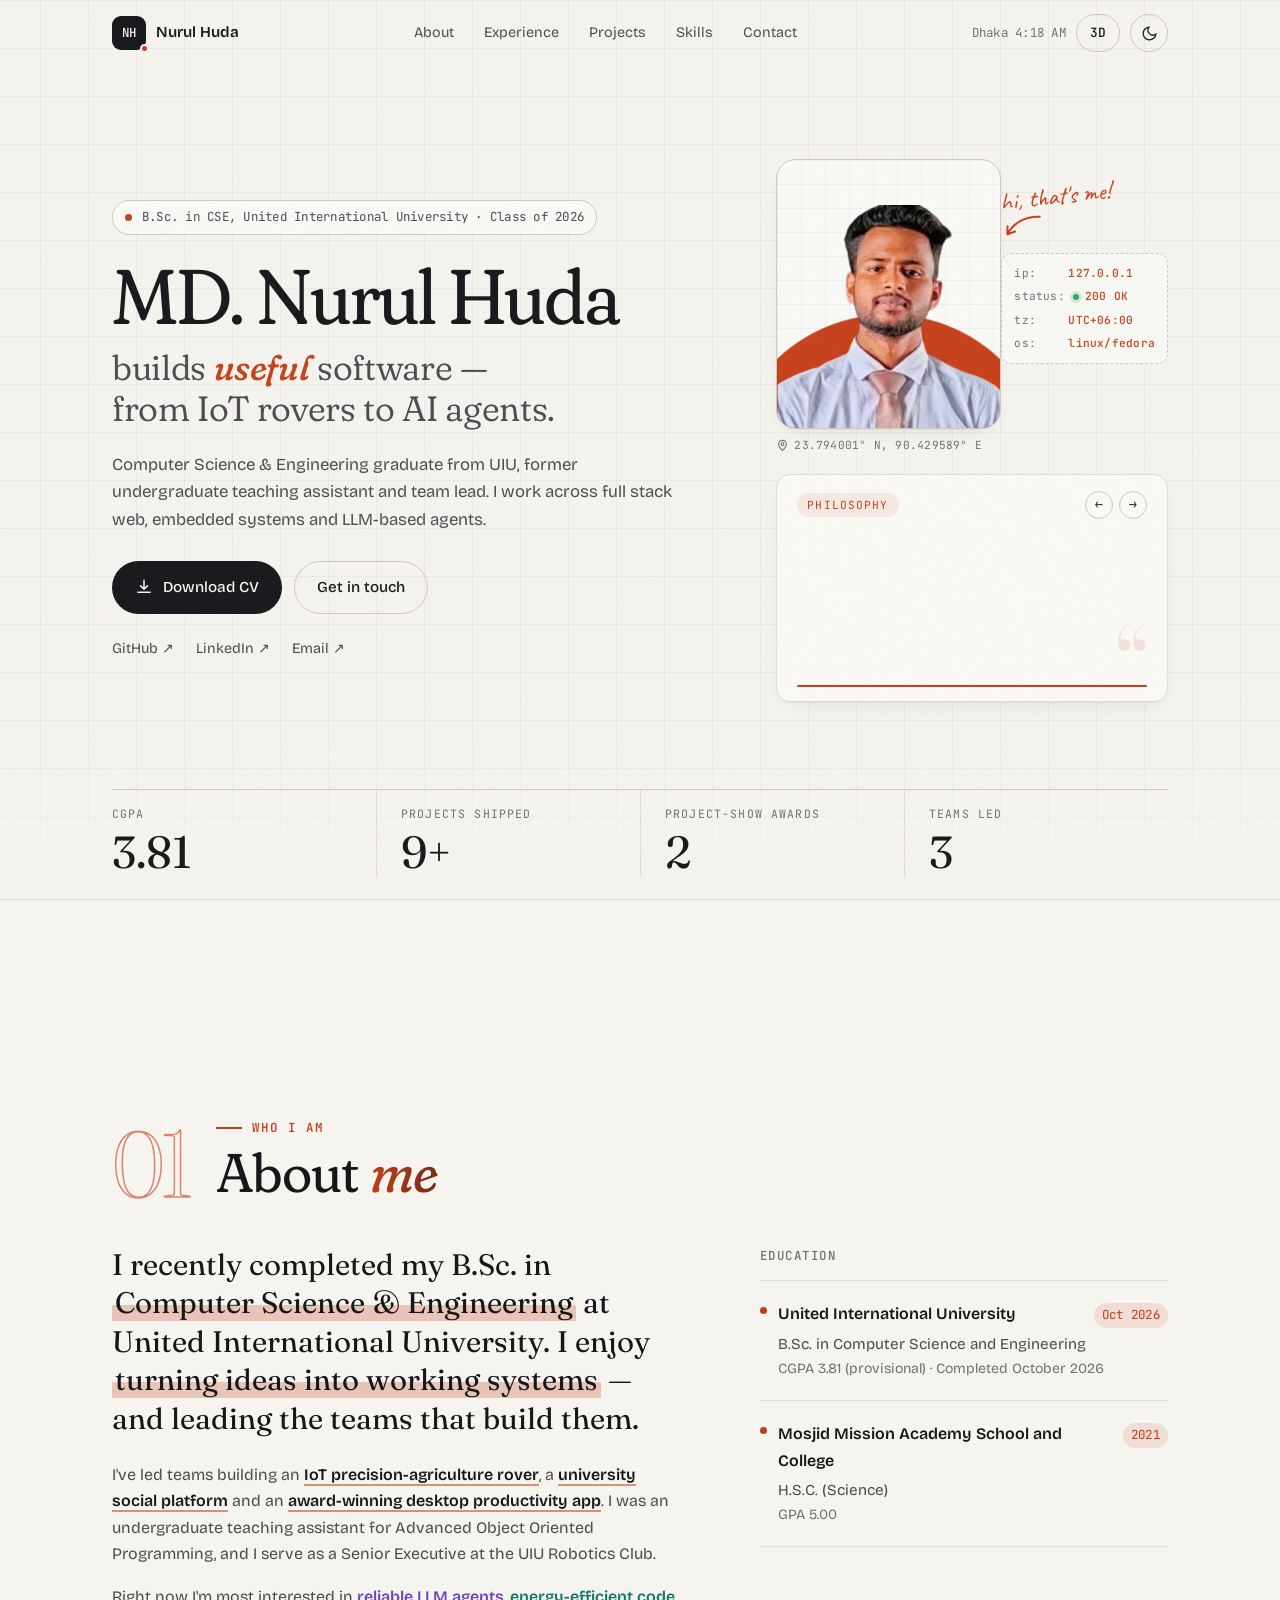
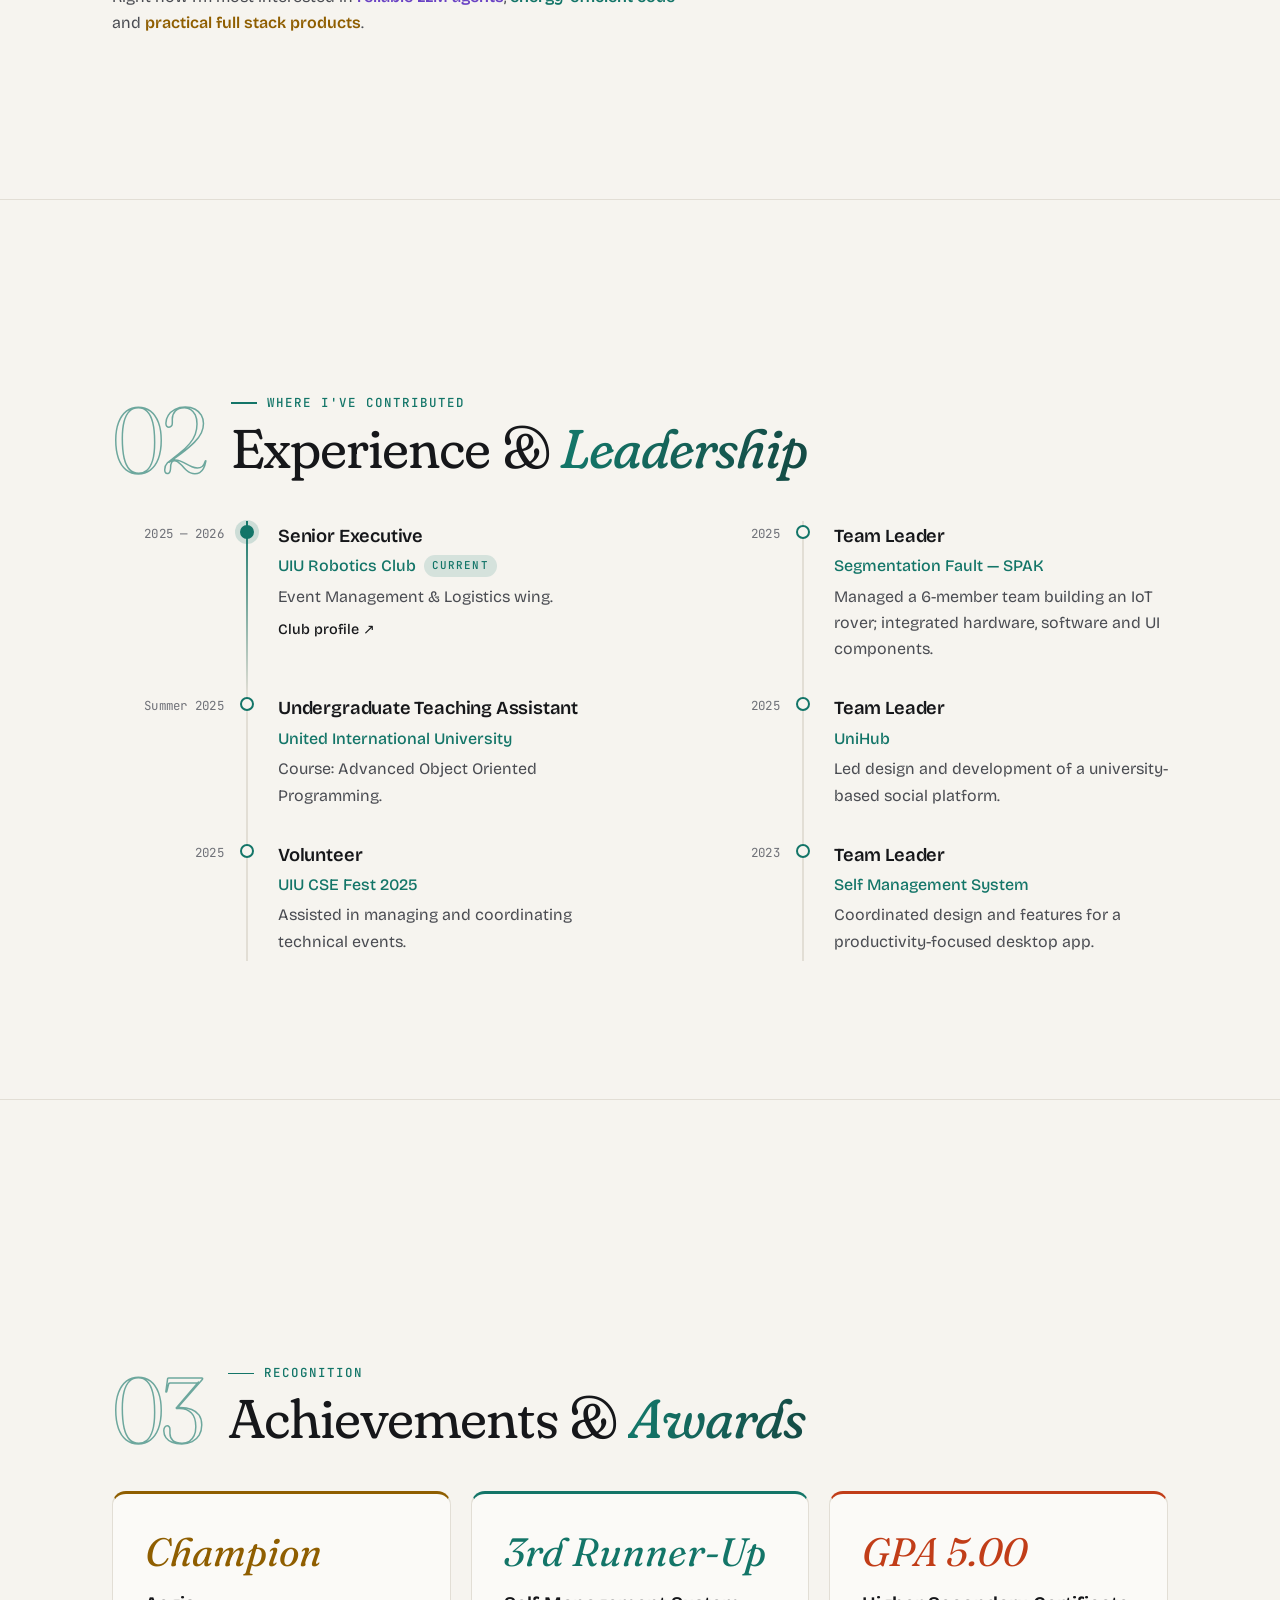
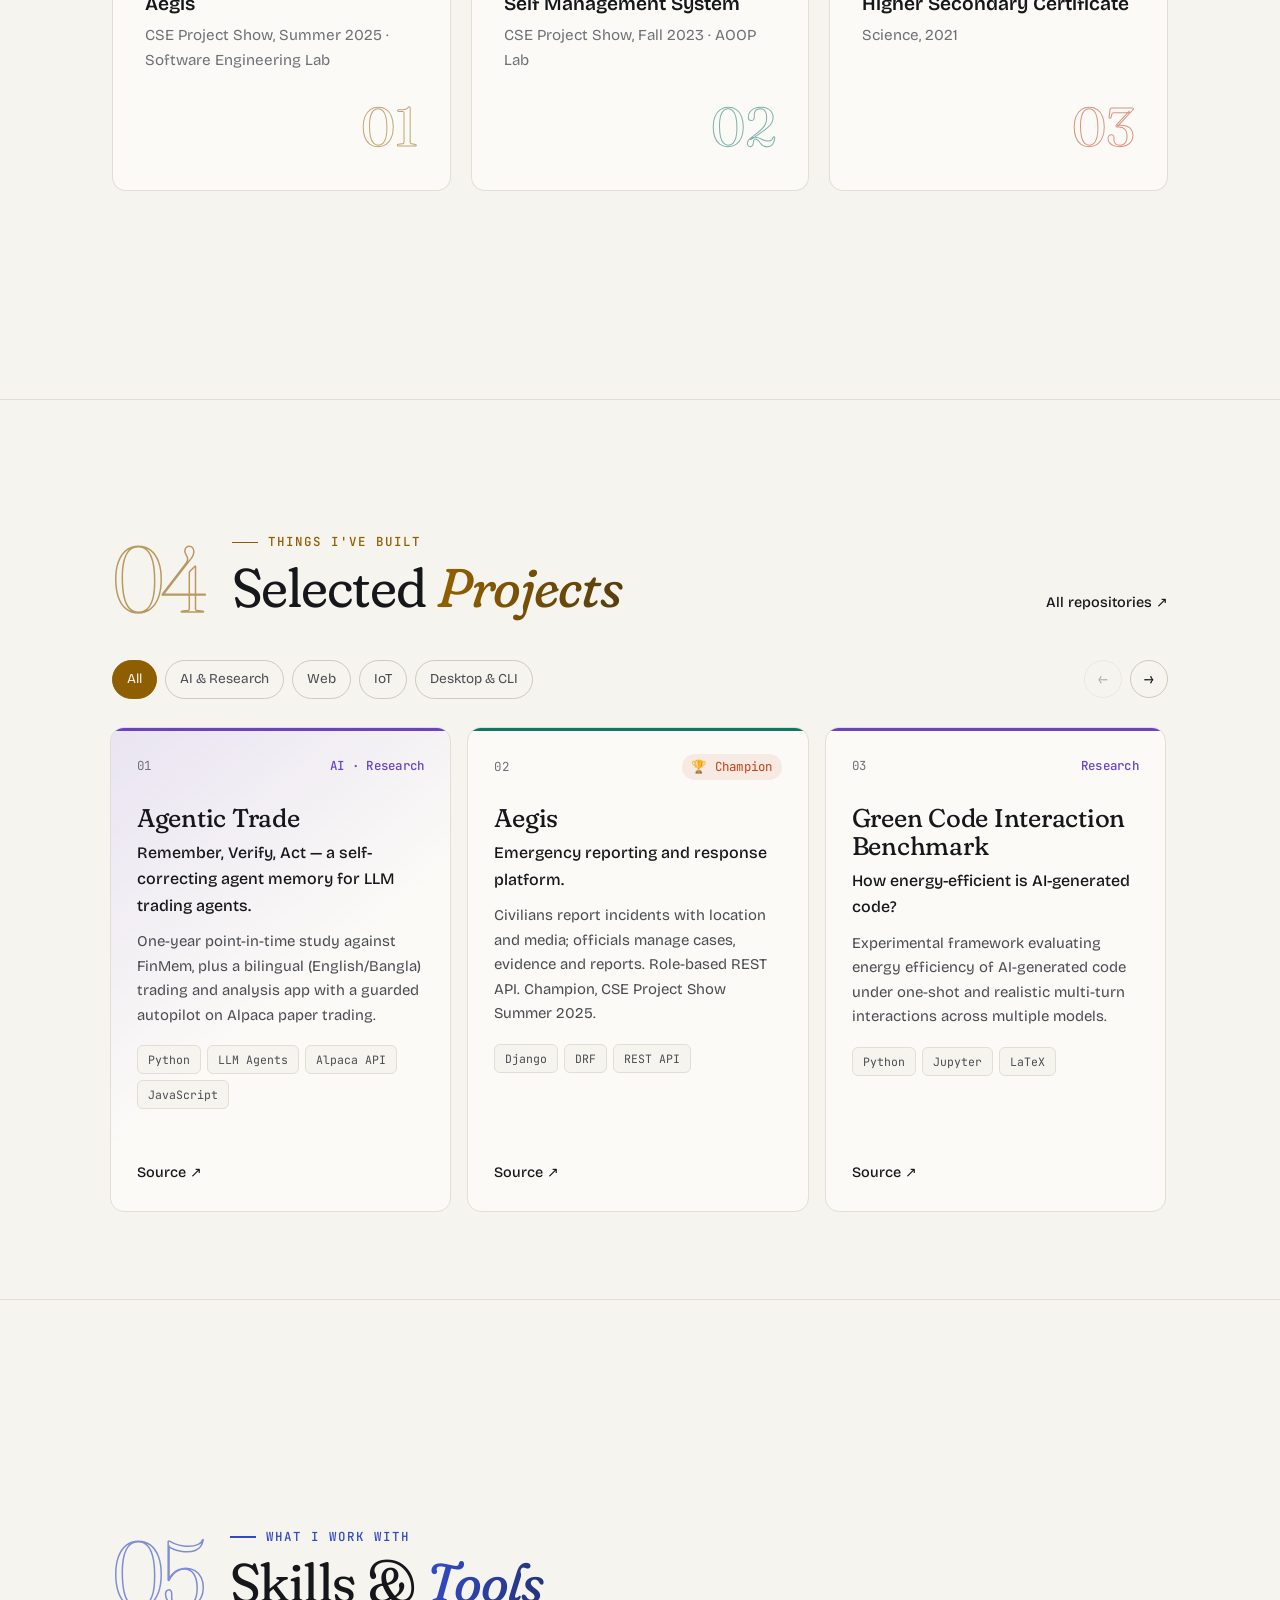
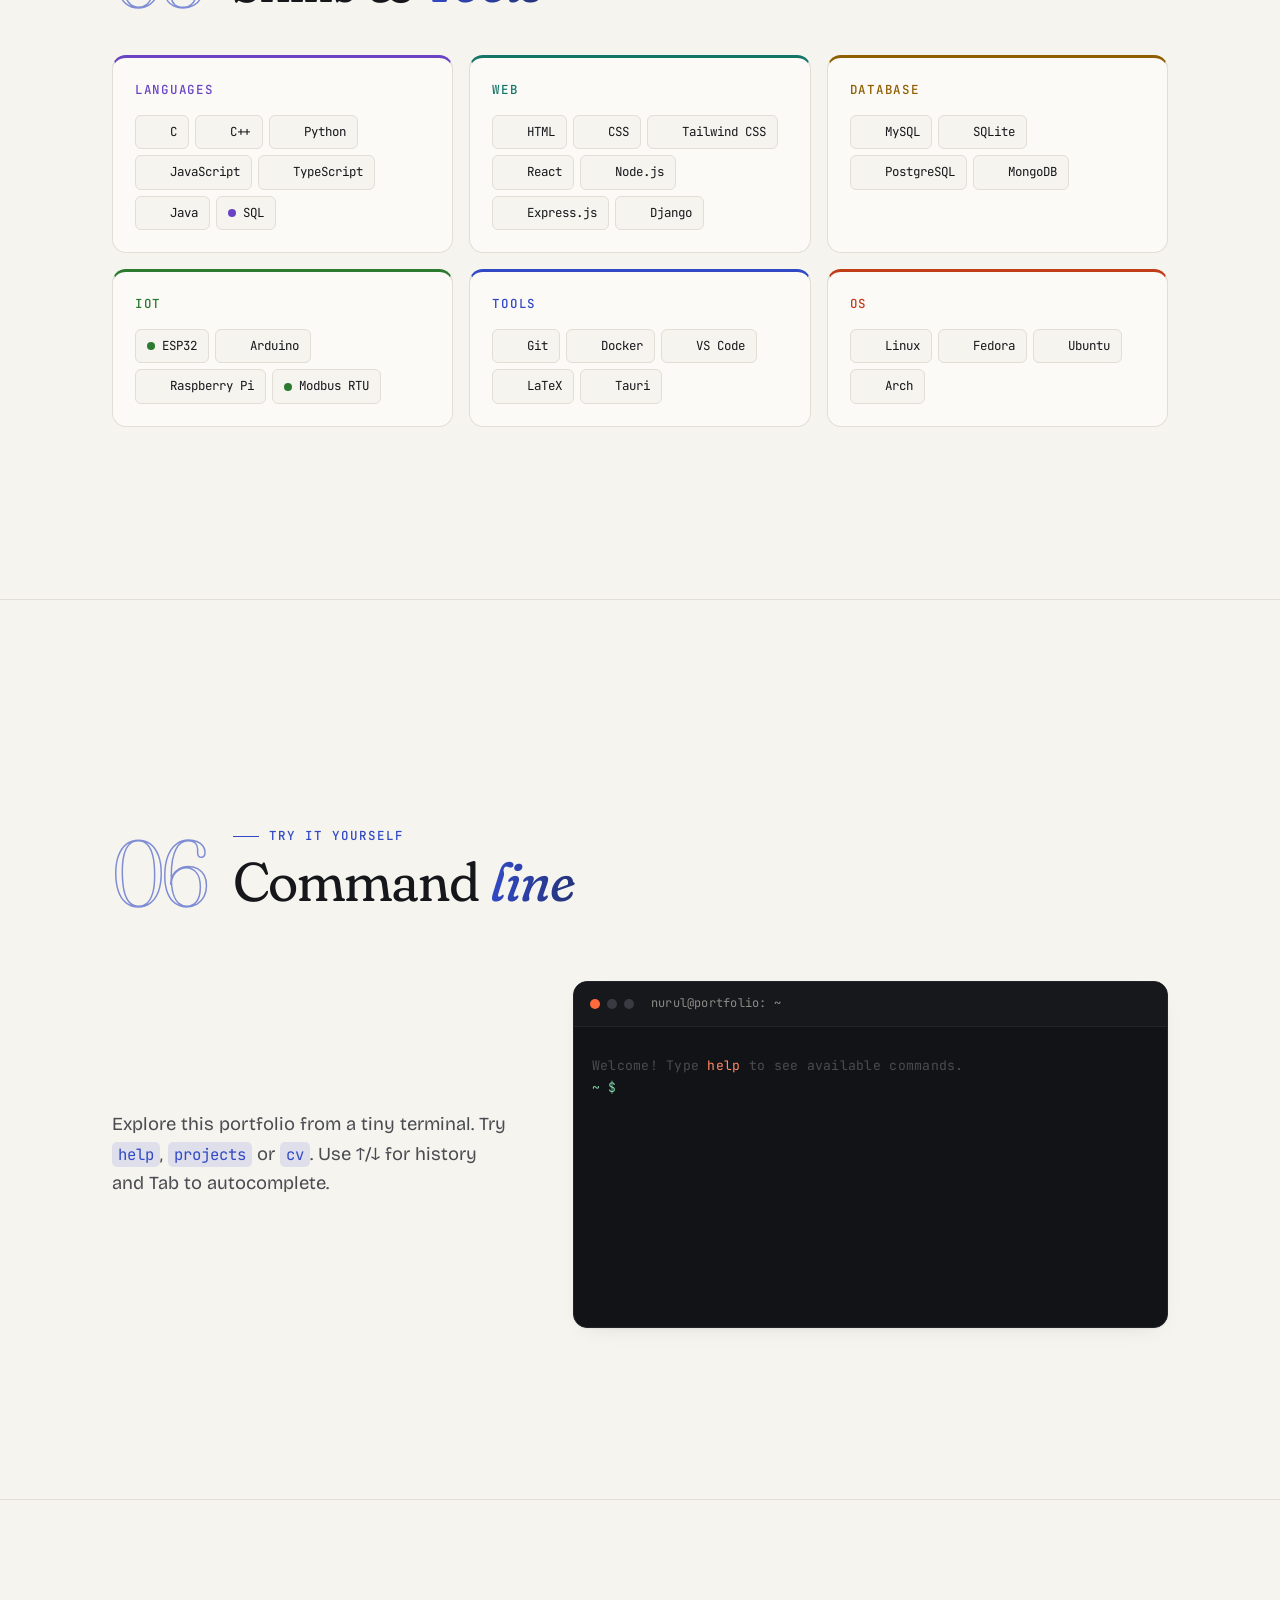
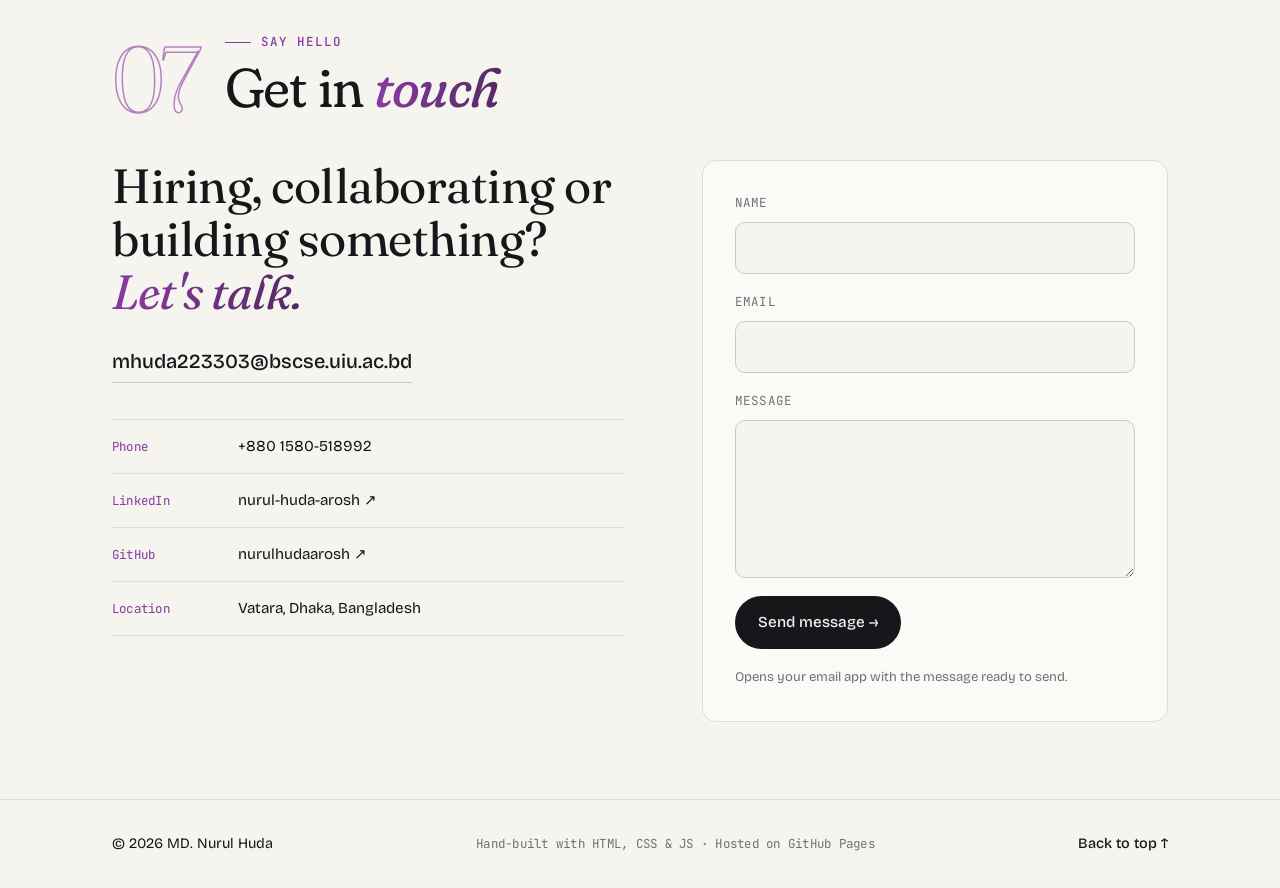
==== commit 53ff40a5: "Use the normal arrow cursor over text instead of the text-selection cursor" ====
--- a/index.html
+++ b/index.html
@@ -79,7 +79,7 @@
   <link rel="preconnect" href="https://fonts.googleapis.com">
   <link rel="preconnect" href="https://fonts.gstatic.com" crossorigin>
   <link href="https://fonts.googleapis.com/css2?family=Amiri:wght@400;700&family=Bricolage+Grotesque:opsz,wght@12..96,300..700&family=Caveat:wght@500;700&family=Fraunces:ital,opsz,wght,SOFT,WONK@0,9..144,300..700,0..100,0..1;1,9..144,300..700,0..100,0..1&family=JetBrains+Mono:wght@400;500&family=Noto+Serif:ital@0;1&family=Noto+Serif+TC:wght@500&family=Tiro+Bangla&display=swap" rel="stylesheet">
-  <link rel="stylesheet" href="style.css?v=20261030k">
+  <link rel="stylesheet" href="style.css?v=20261030l">
 </head>
 <body>
   <a href="#main" class="skip-link">Skip to content</a>
@@ -590,9 +590,9 @@
     </div>
   </footer>
 
-  <script src="quotes.js?v=20261030k"></script>
-  <script src="script.js?v=20261030k"></script>
-  <script src="book.js?v=20261030k"></script>
-  <script type="module" src="bg.js?v=20261030k"></script>
+  <script src="quotes.js?v=20261030l"></script>
+  <script src="script.js?v=20261030l"></script>
+  <script src="book.js?v=20261030l"></script>
+  <script type="module" src="bg.js?v=20261030l"></script>
 </body>
 </html>
--- a/style.css
+++ b/style.css
@@ -77,6 +77,7 @@
 }
 
 body {
+  cursor: default;
   background: var(--bg);
   color: var(--ink);
   font-family: var(--sans);
@@ -95,6 +96,12 @@
 
 a {
   color: inherit;
+  cursor: pointer;
+}
+
+input,
+textarea {
+  cursor: text;
 }
 
 ul,
@@ -1322,7 +1329,6 @@
   padding: 16px 18px;
   font-size: 0.82rem;
   line-height: 1.7;
-  cursor: text;
 }
 
 .terminal-body::-webkit-scrollbar {
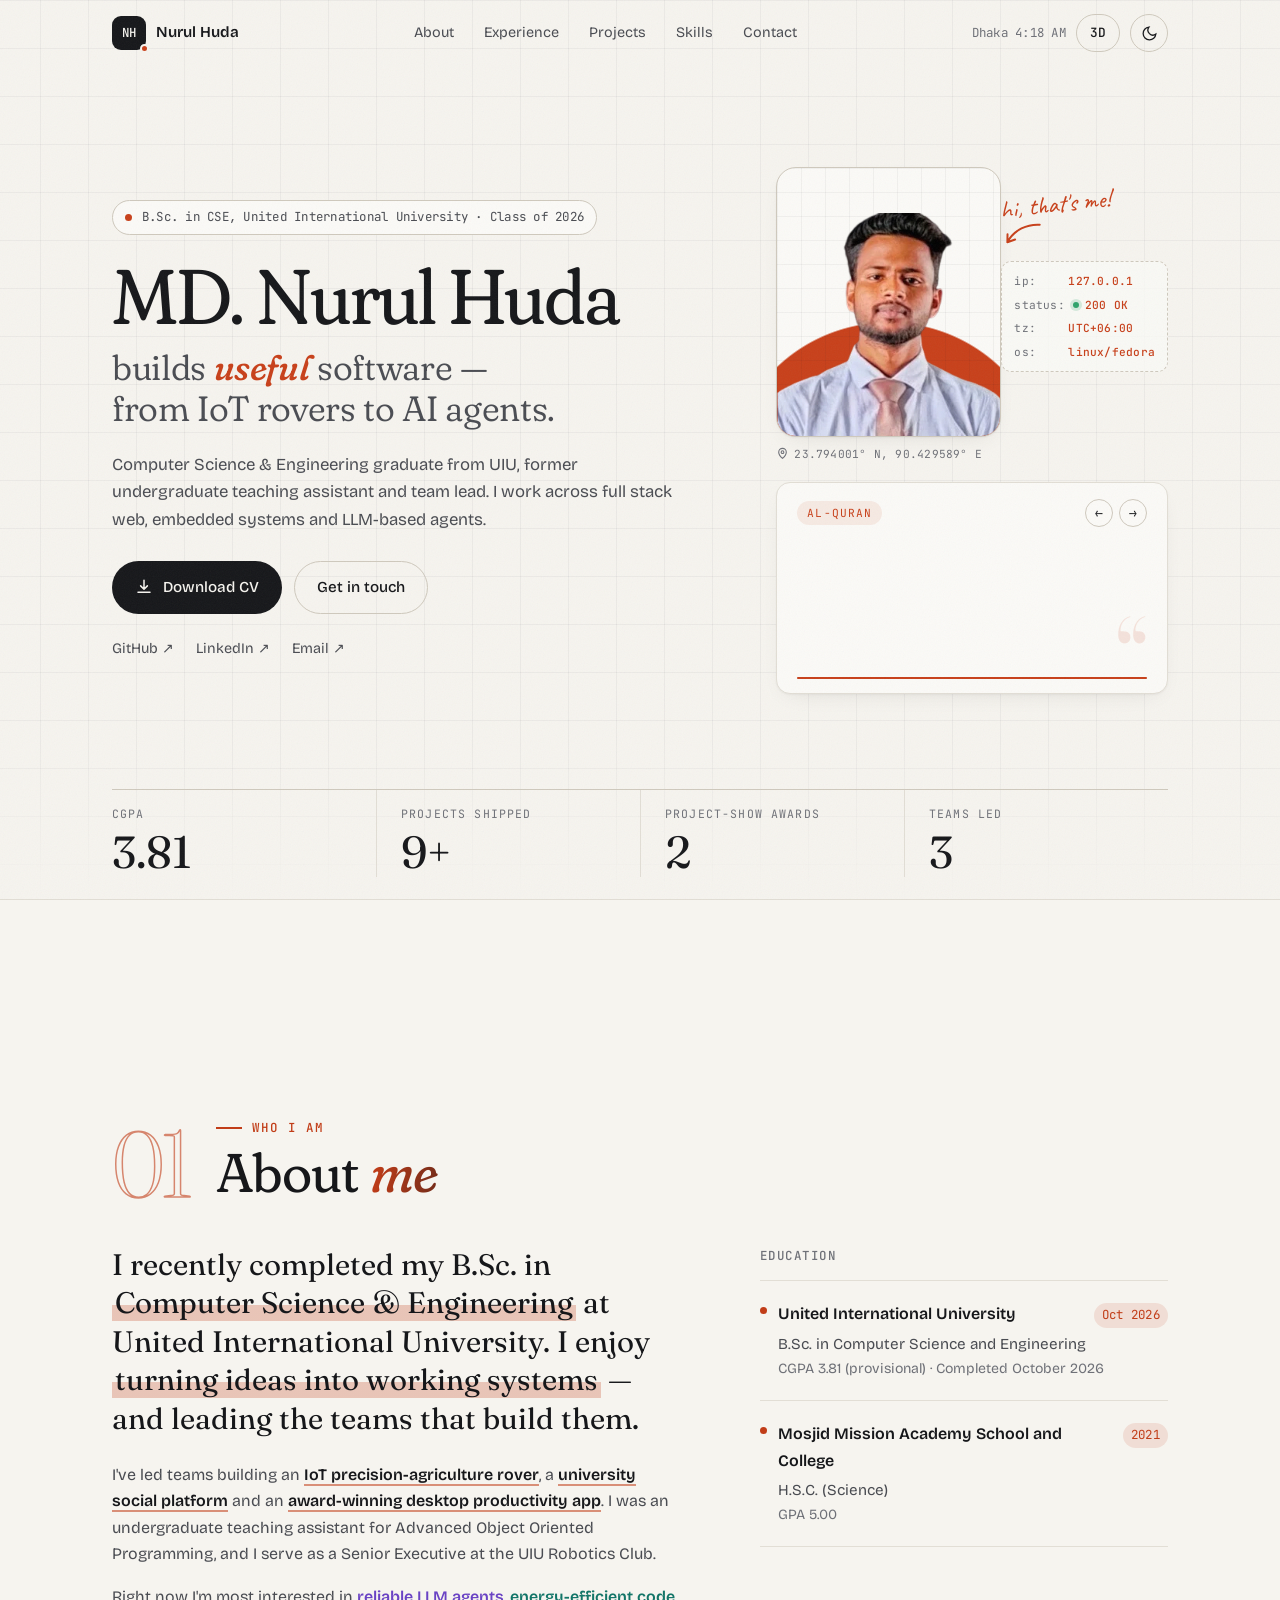
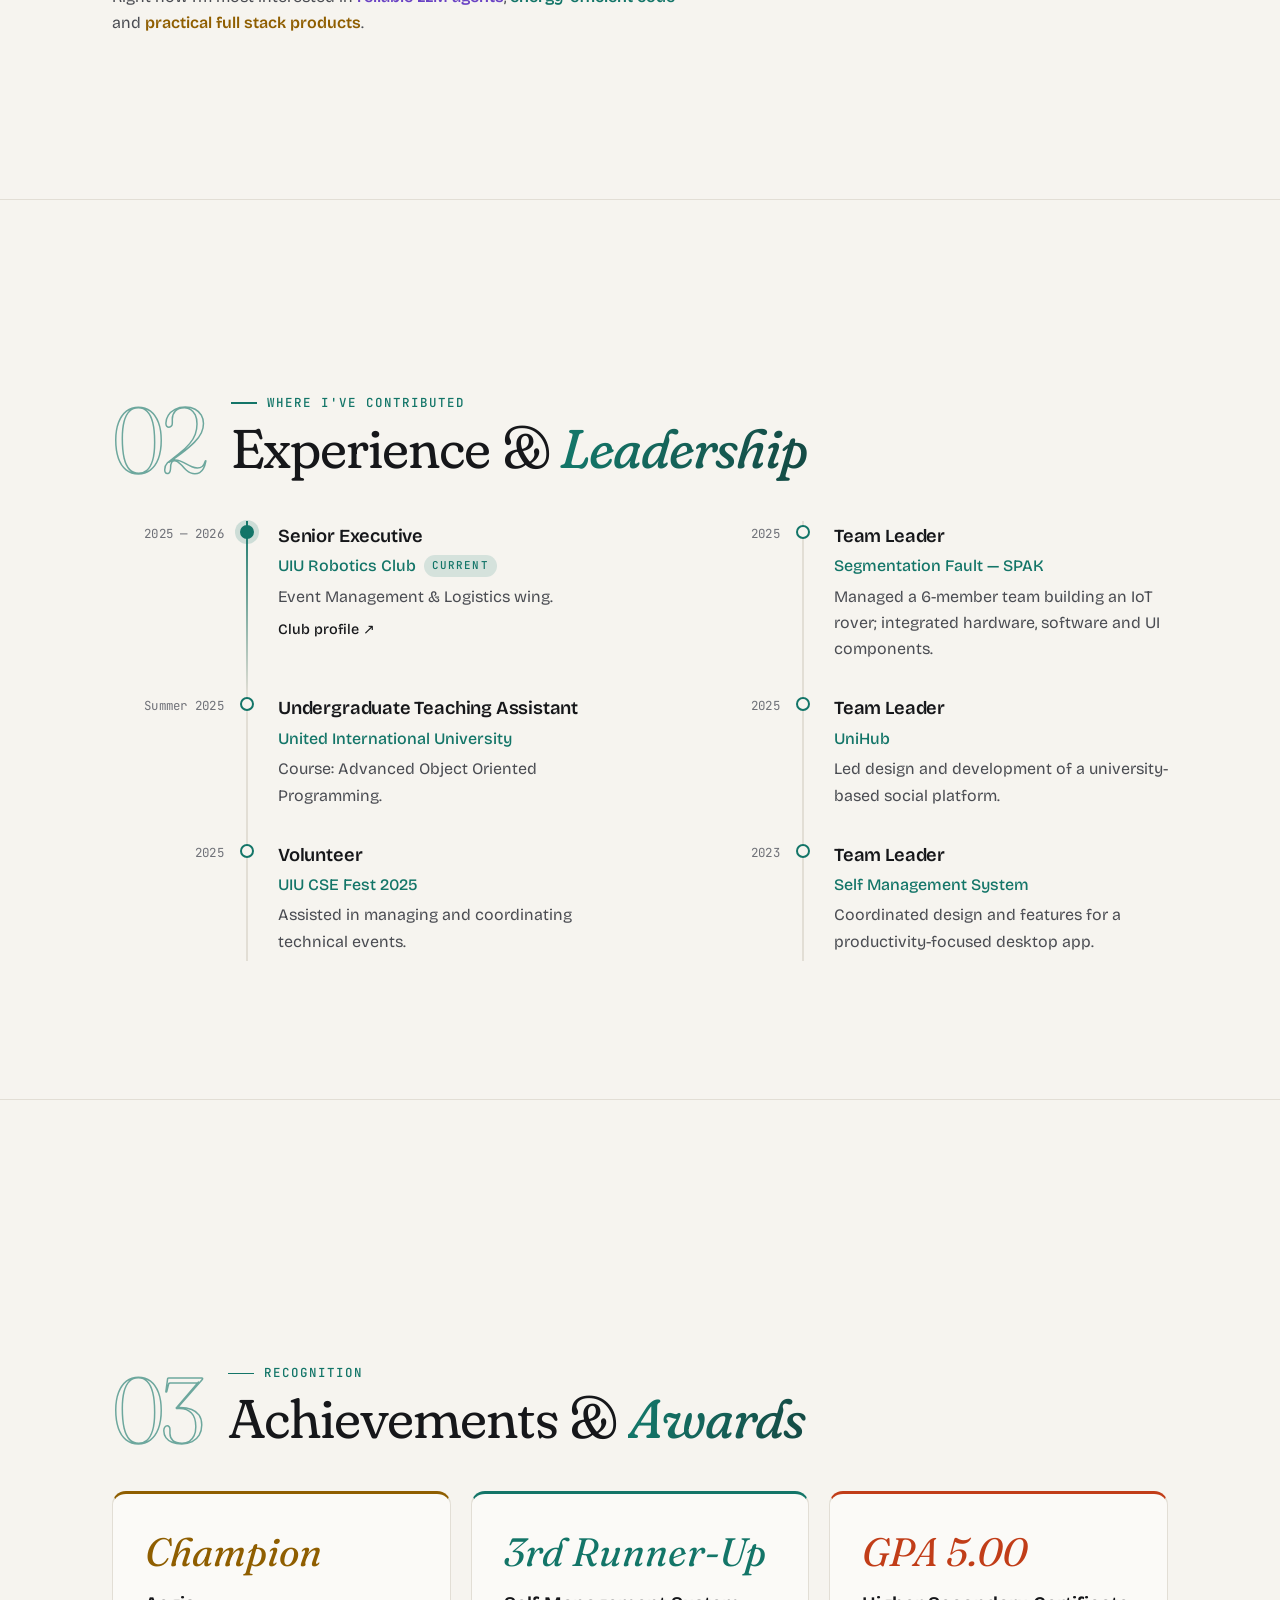
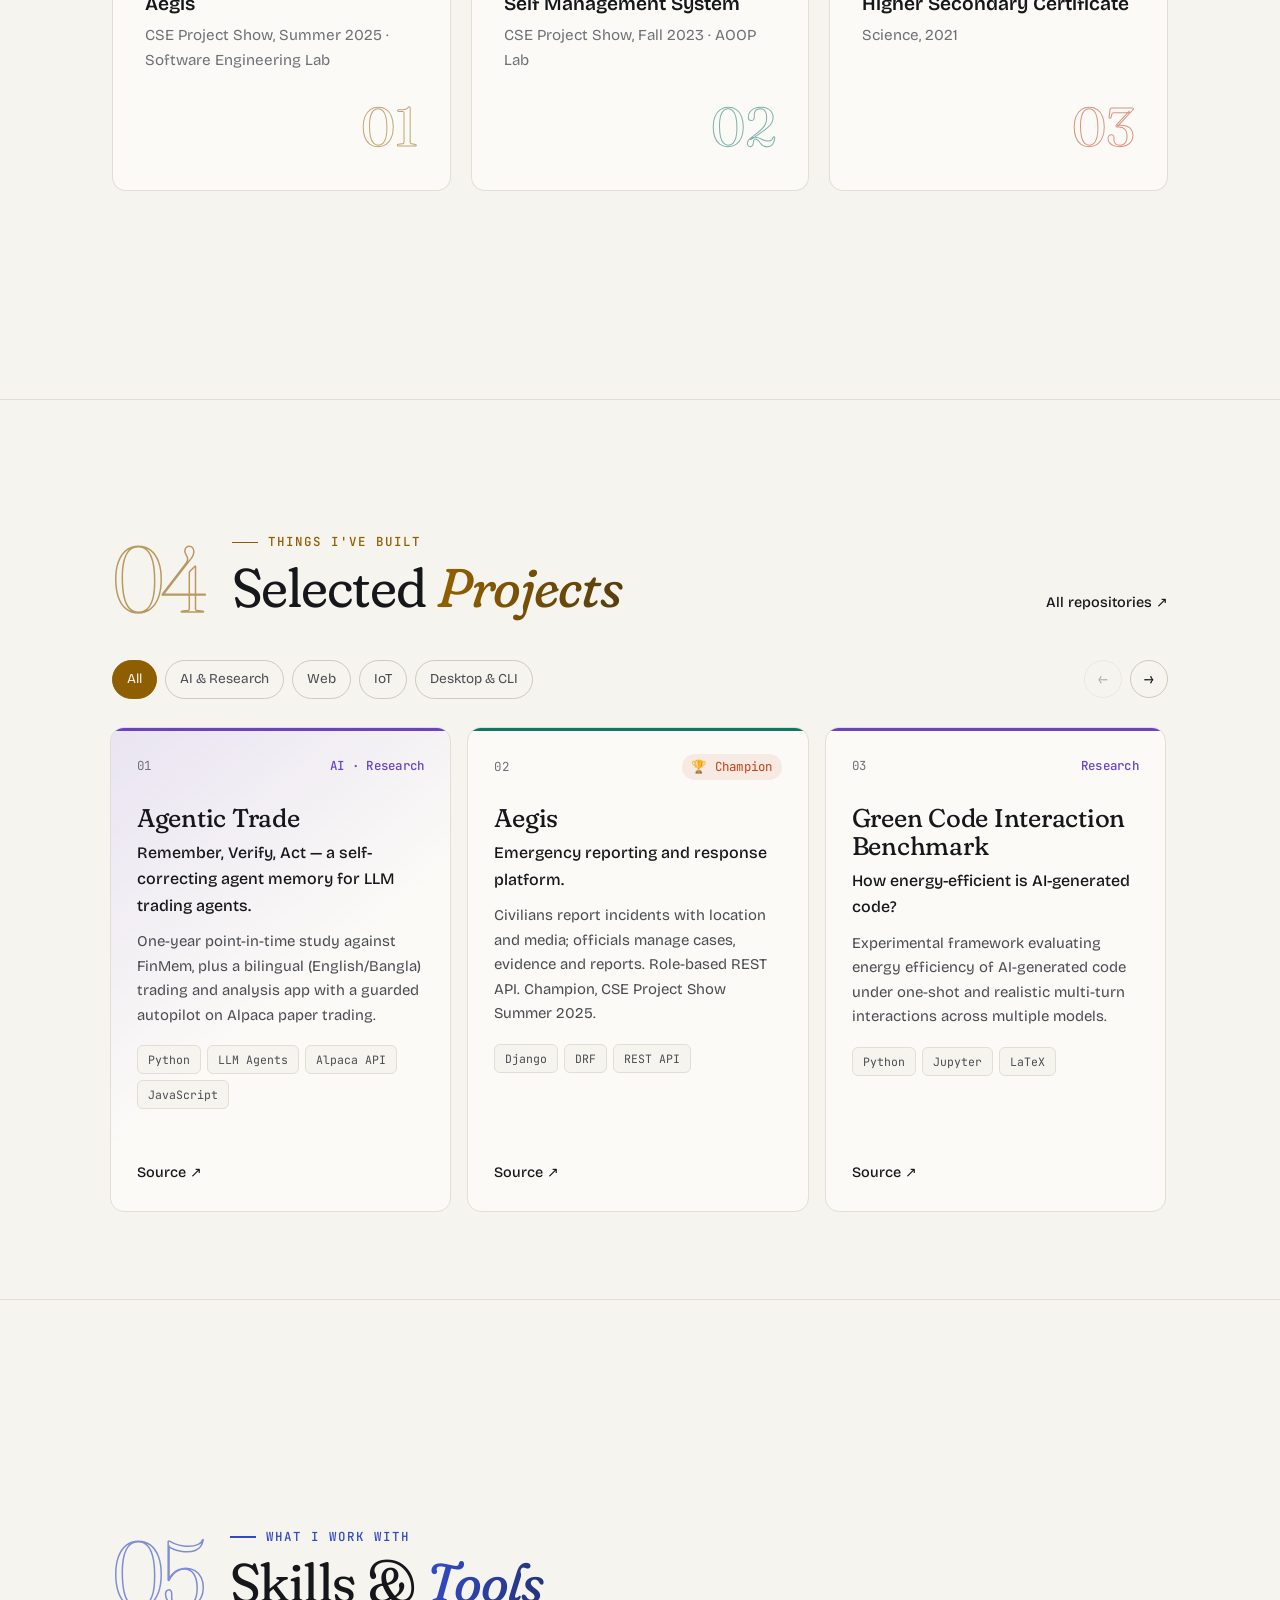
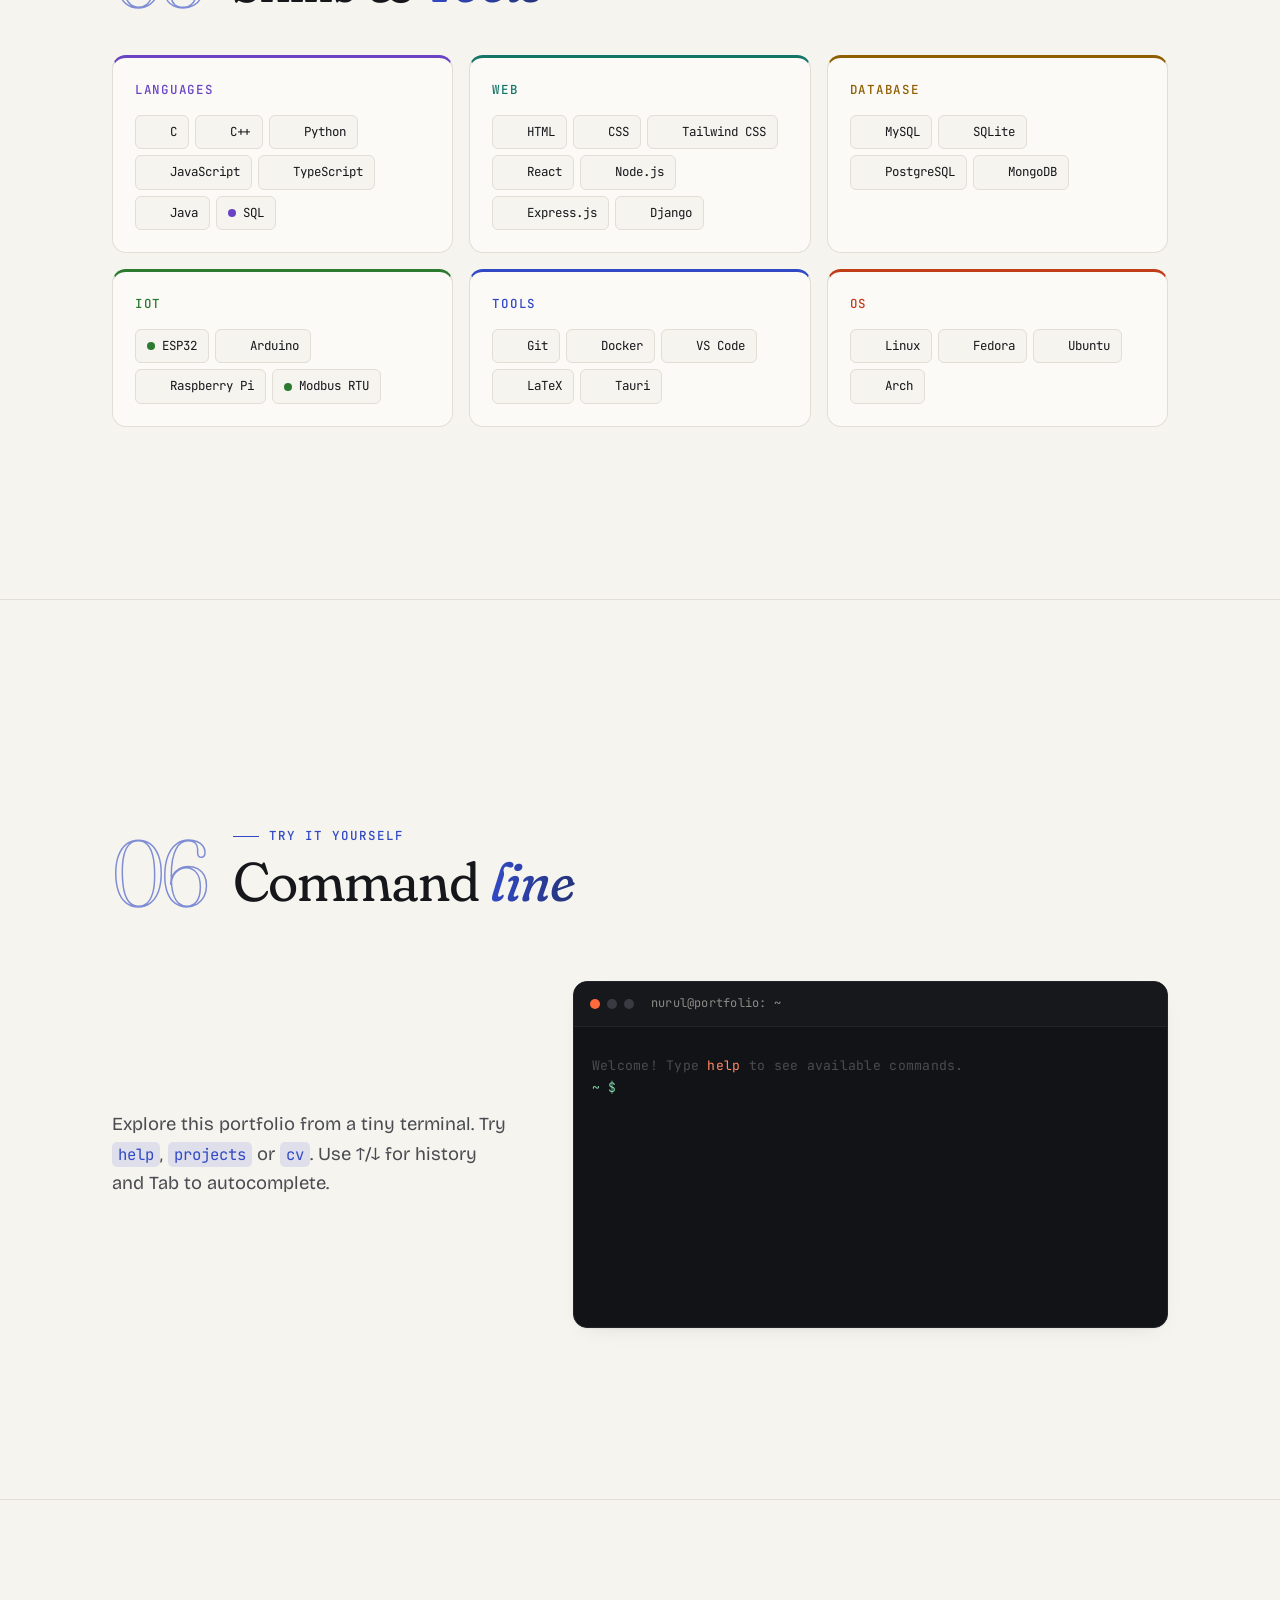
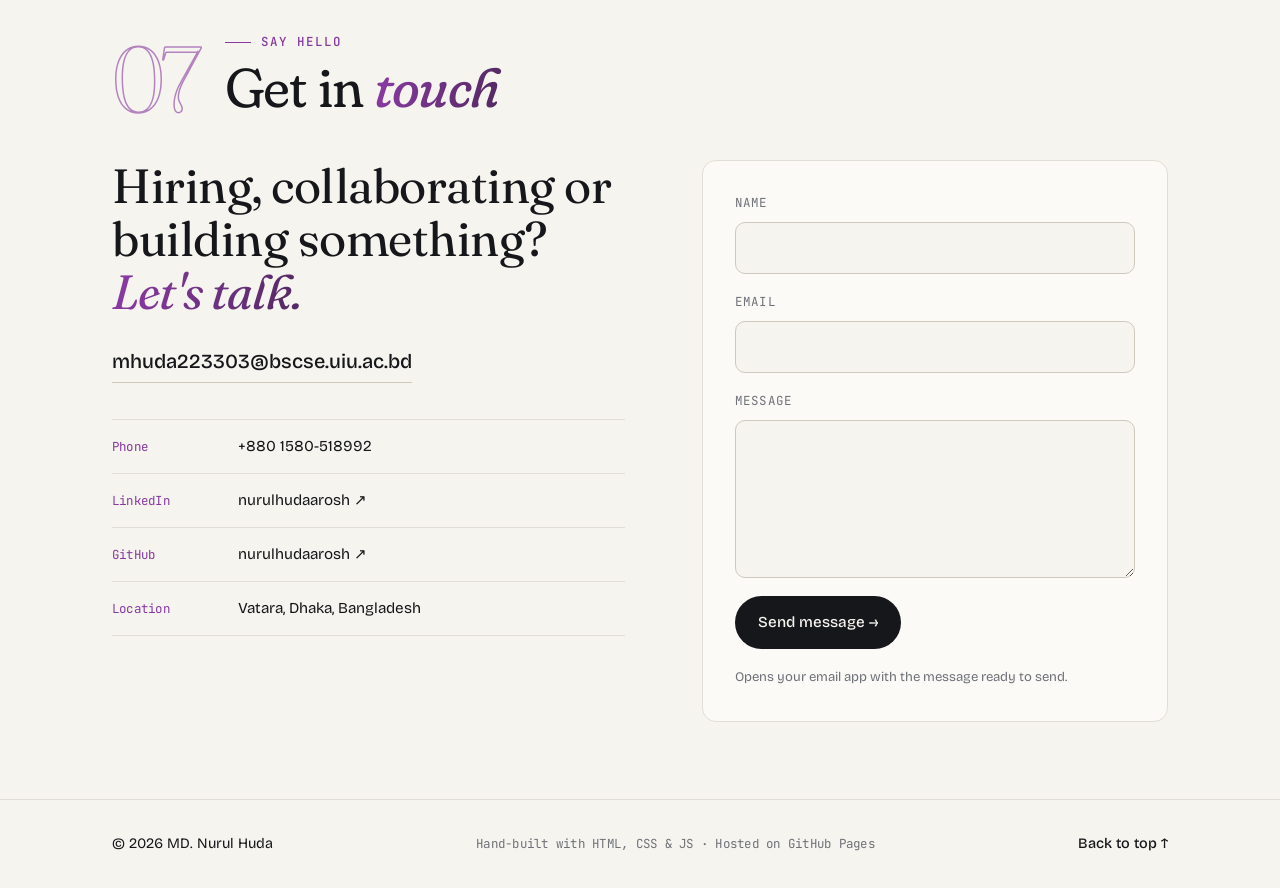
==== commit 18f65b85: "Use the new LinkedIn URL (linkedin.com/in/nurulhudaarosh)" ====
--- a/index.html
+++ b/index.html
@@ -48,7 +48,7 @@
     "knowsAbout": ["Full Stack Web Development", "IoT", "LLM Agents", "JavaScript", "TypeScript", "Python", "C++", "React", "Node.js", "Express.js", "MySQL", "PostgreSQL", "MongoDB", "ESP32", "Arduino", "Raspberry Pi"],
     "sameAs": [
       "https://github.com/nurulhudaarosh",
-      "https://linkedin.com/in/nurul-huda-arosh-776241168/",
+      "https://www.linkedin.com/in/nurulhudaarosh/",
       "https://robotics.uiu.ac.bd/committee-members/md-nurul-huda"
     ]
   }
@@ -79,7 +79,7 @@
   <link rel="preconnect" href="https://fonts.googleapis.com">
   <link rel="preconnect" href="https://fonts.gstatic.com" crossorigin>
   <link href="https://fonts.googleapis.com/css2?family=Amiri:wght@400;700&family=Bricolage+Grotesque:opsz,wght@12..96,300..700&family=Caveat:wght@500;700&family=Fraunces:ital,opsz,wght,SOFT,WONK@0,9..144,300..700,0..100,0..1;1,9..144,300..700,0..100,0..1&family=JetBrains+Mono:wght@400;500&family=Noto+Serif:ital@0;1&family=Noto+Serif+TC:wght@500&family=Tiro+Bangla&display=swap" rel="stylesheet">
-  <link rel="stylesheet" href="style.css?v=20261030l">
+  <link rel="stylesheet" href="style.css?v=20261030m">
 </head>
 <body>
   <a href="#main" class="skip-link">Skip to content</a>
@@ -136,7 +136,7 @@
           </div>
           <ul class="hero-social" aria-label="Profiles">
             <li><a href="https://github.com/nurulhudaarosh" target="_blank" rel="noopener">GitHub ↗</a></li>
-            <li><a href="https://linkedin.com/in/nurul-huda-arosh-776241168/" target="_blank" rel="noopener">LinkedIn ↗</a></li>
+            <li><a href="https://www.linkedin.com/in/nurulhudaarosh/" target="_blank" rel="noopener">LinkedIn ↗</a></li>
             <li><a href="mailto:mhuda223303@bscse.uiu.ac.bd">Email ↗</a></li>
           </ul>
         </div>
@@ -544,7 +544,7 @@
             <a class="contact-email" href="mailto:mhuda223303@bscse.uiu.ac.bd">mhuda223303@bscse.uiu.ac.bd</a>
             <ul class="contact-list">
               <li><span class="mono muted">Phone</span><a href="tel:+8801580518992">+880 1580-518992</a></li>
-              <li><span class="mono muted">LinkedIn</span><a href="https://linkedin.com/in/nurul-huda-arosh-776241168/" target="_blank" rel="noopener">nurul-huda-arosh ↗</a></li>
+              <li><span class="mono muted">LinkedIn</span><a href="https://www.linkedin.com/in/nurulhudaarosh/" target="_blank" rel="noopener">nurulhudaarosh ↗</a></li>
               <li><span class="mono muted">GitHub</span><a href="https://github.com/nurulhudaarosh" target="_blank" rel="noopener">nurulhudaarosh ↗</a></li>
               <li><span class="mono muted">Location</span><span>Vatara, Dhaka, Bangladesh</span></li>
             </ul>
@@ -590,9 +590,9 @@
     </div>
   </footer>
 
-  <script src="quotes.js?v=20261030l"></script>
-  <script src="script.js?v=20261030l"></script>
-  <script src="book.js?v=20261030l"></script>
-  <script type="module" src="bg.js?v=20261030l"></script>
+  <script src="quotes.js?v=20261030m"></script>
+  <script src="script.js?v=20261030m"></script>
+  <script src="book.js?v=20261030m"></script>
+  <script type="module" src="bg.js?v=20261030m"></script>
 </body>
 </html>
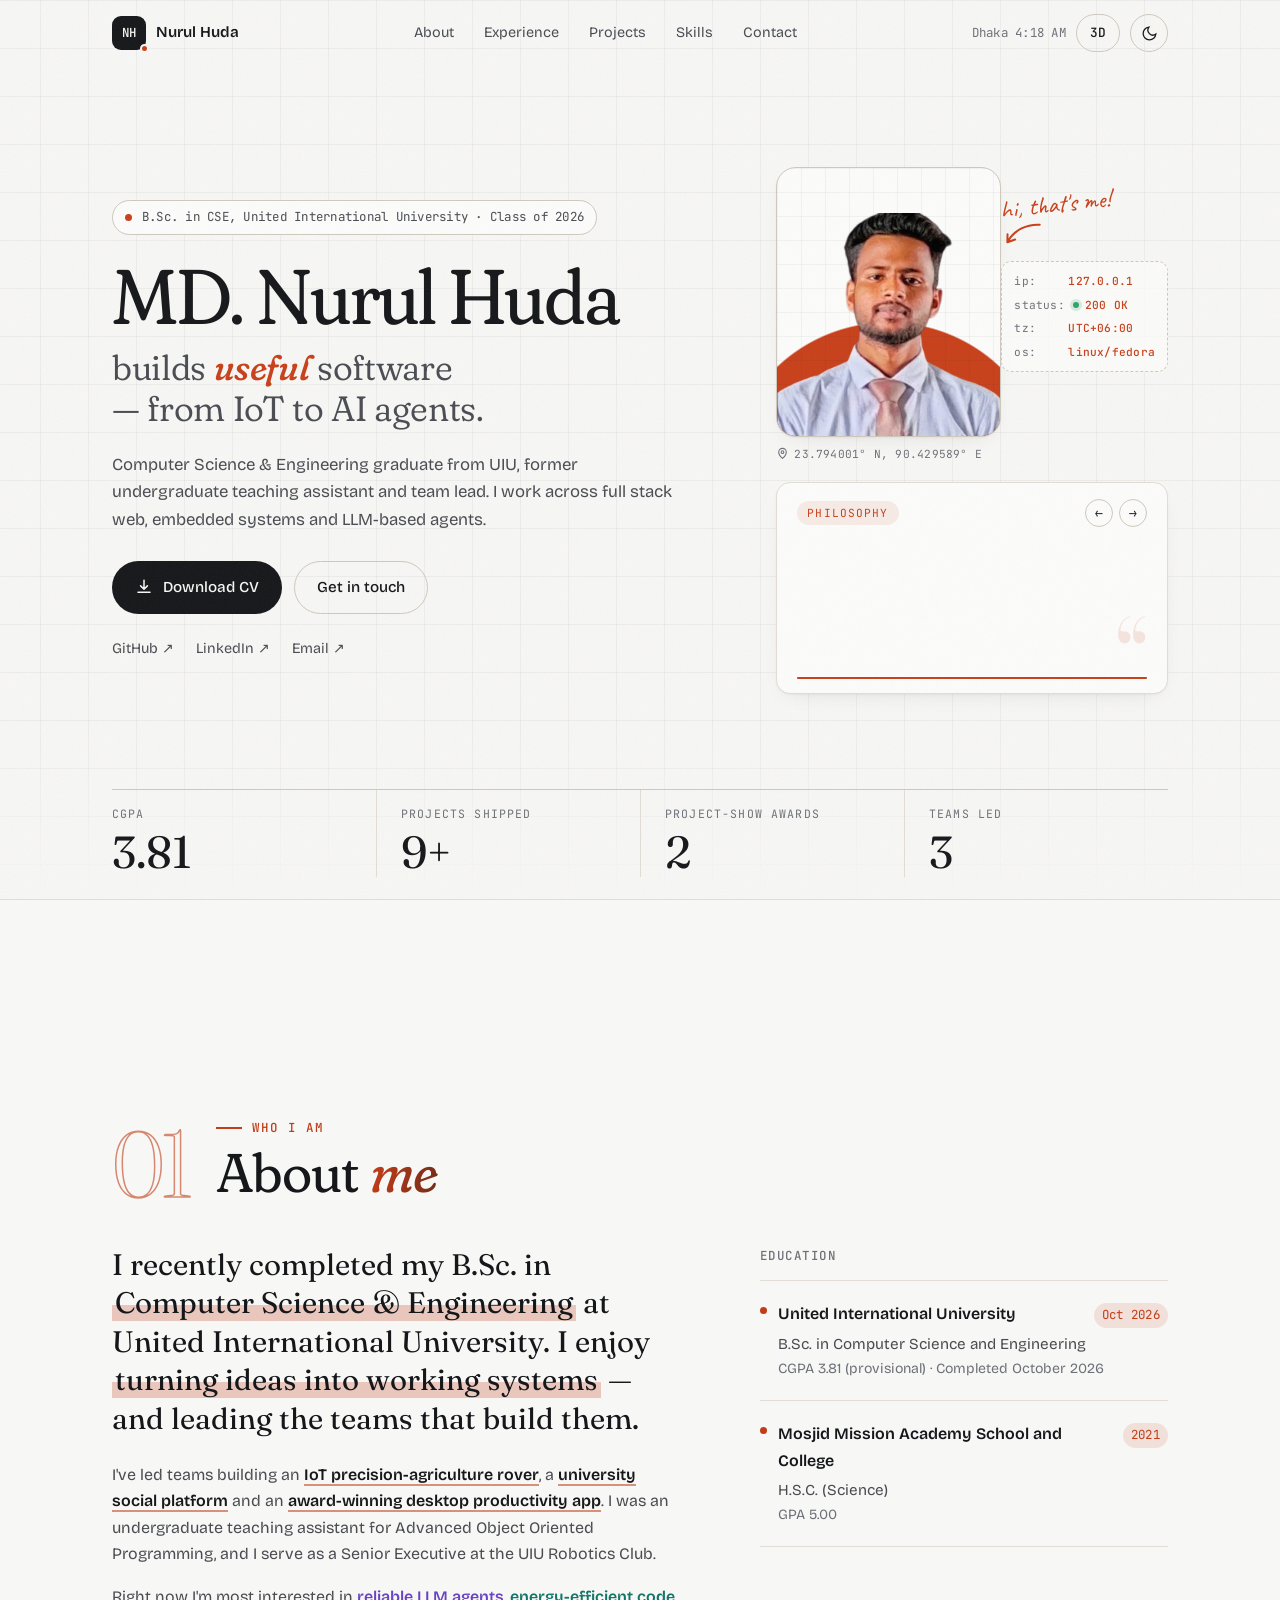
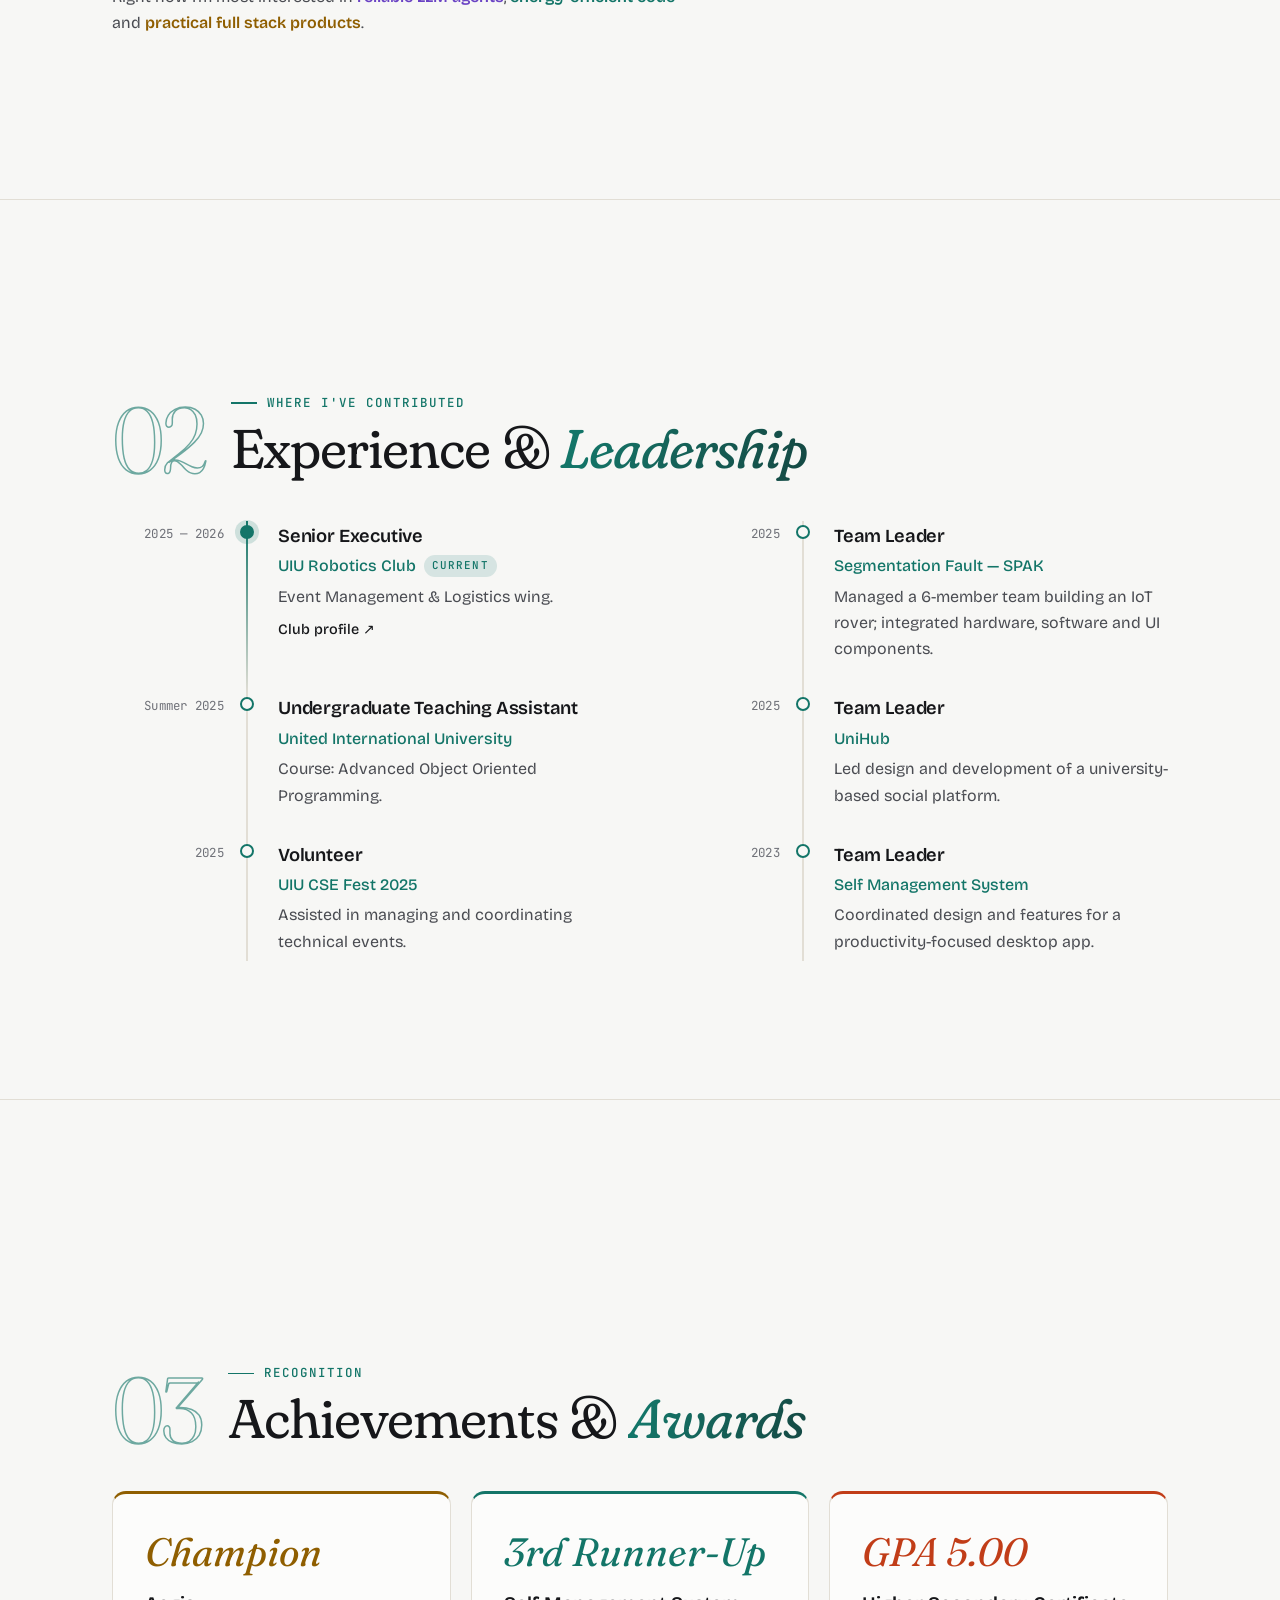
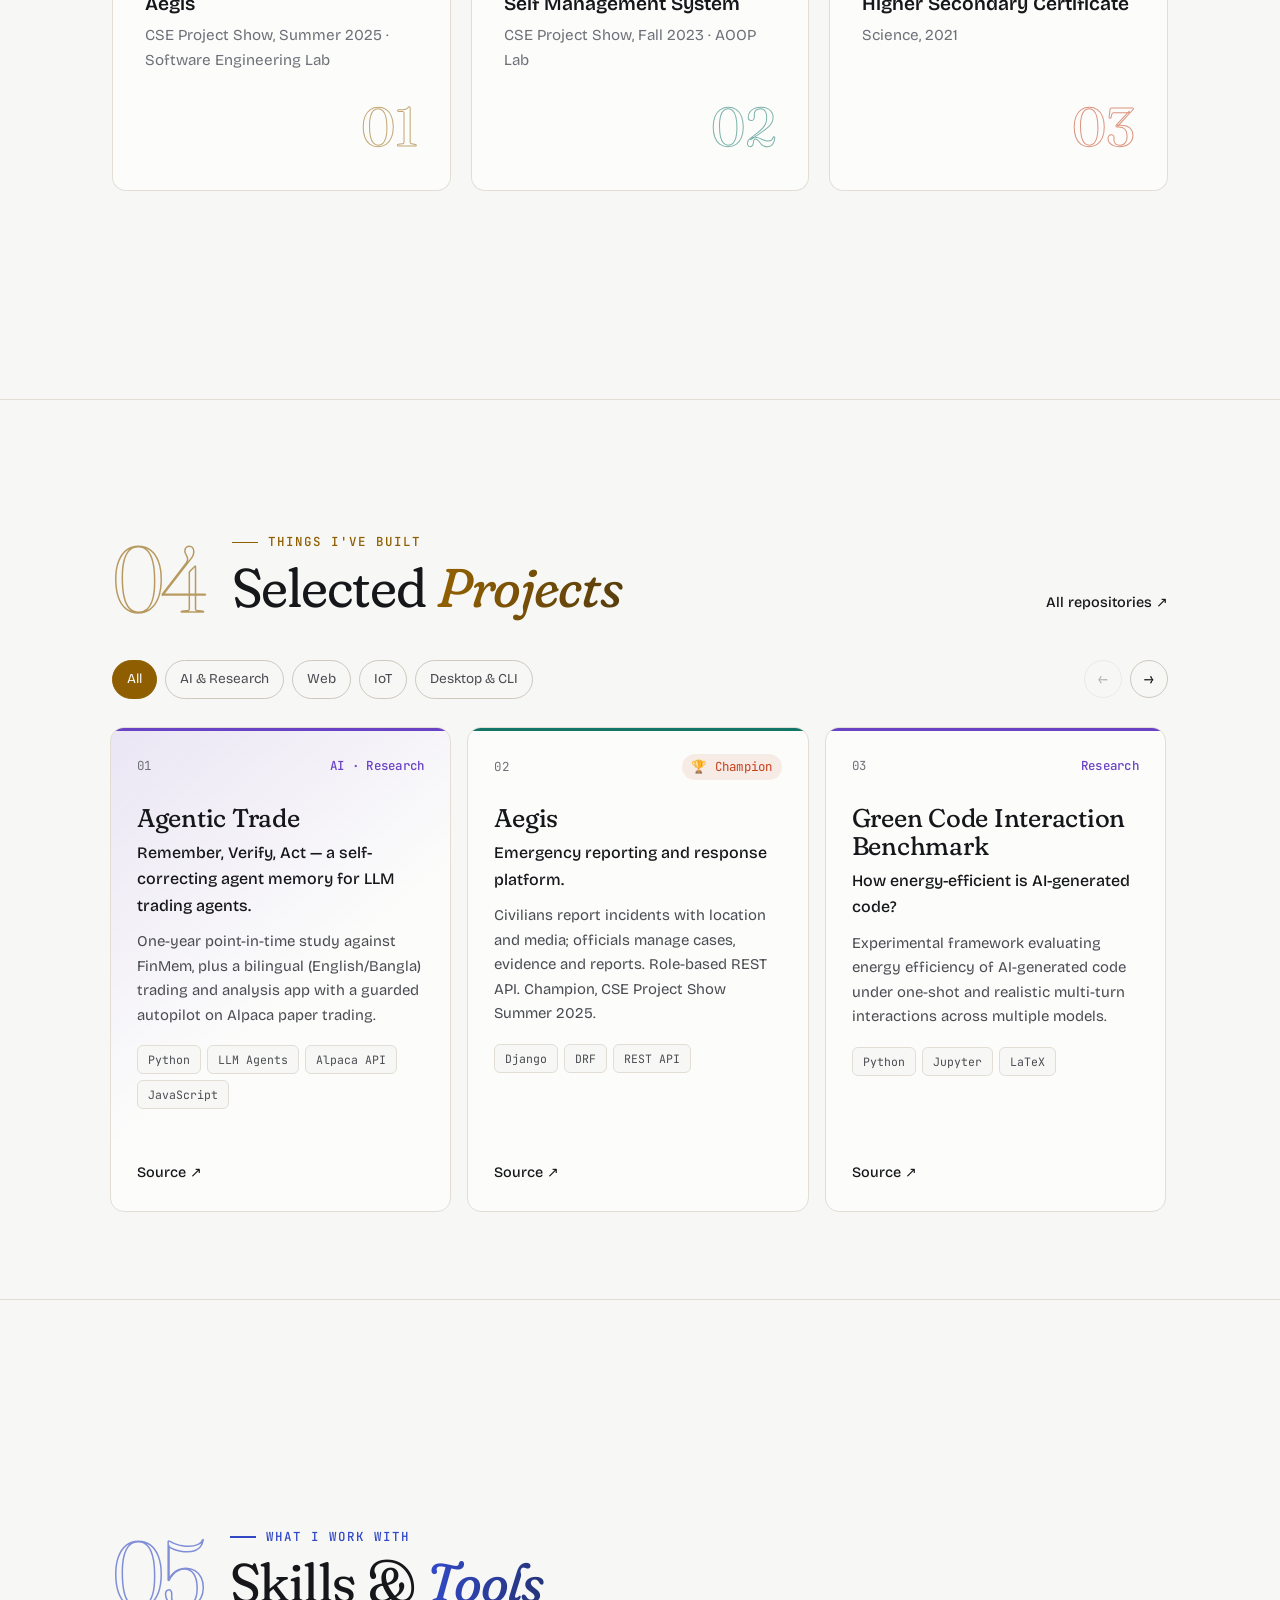
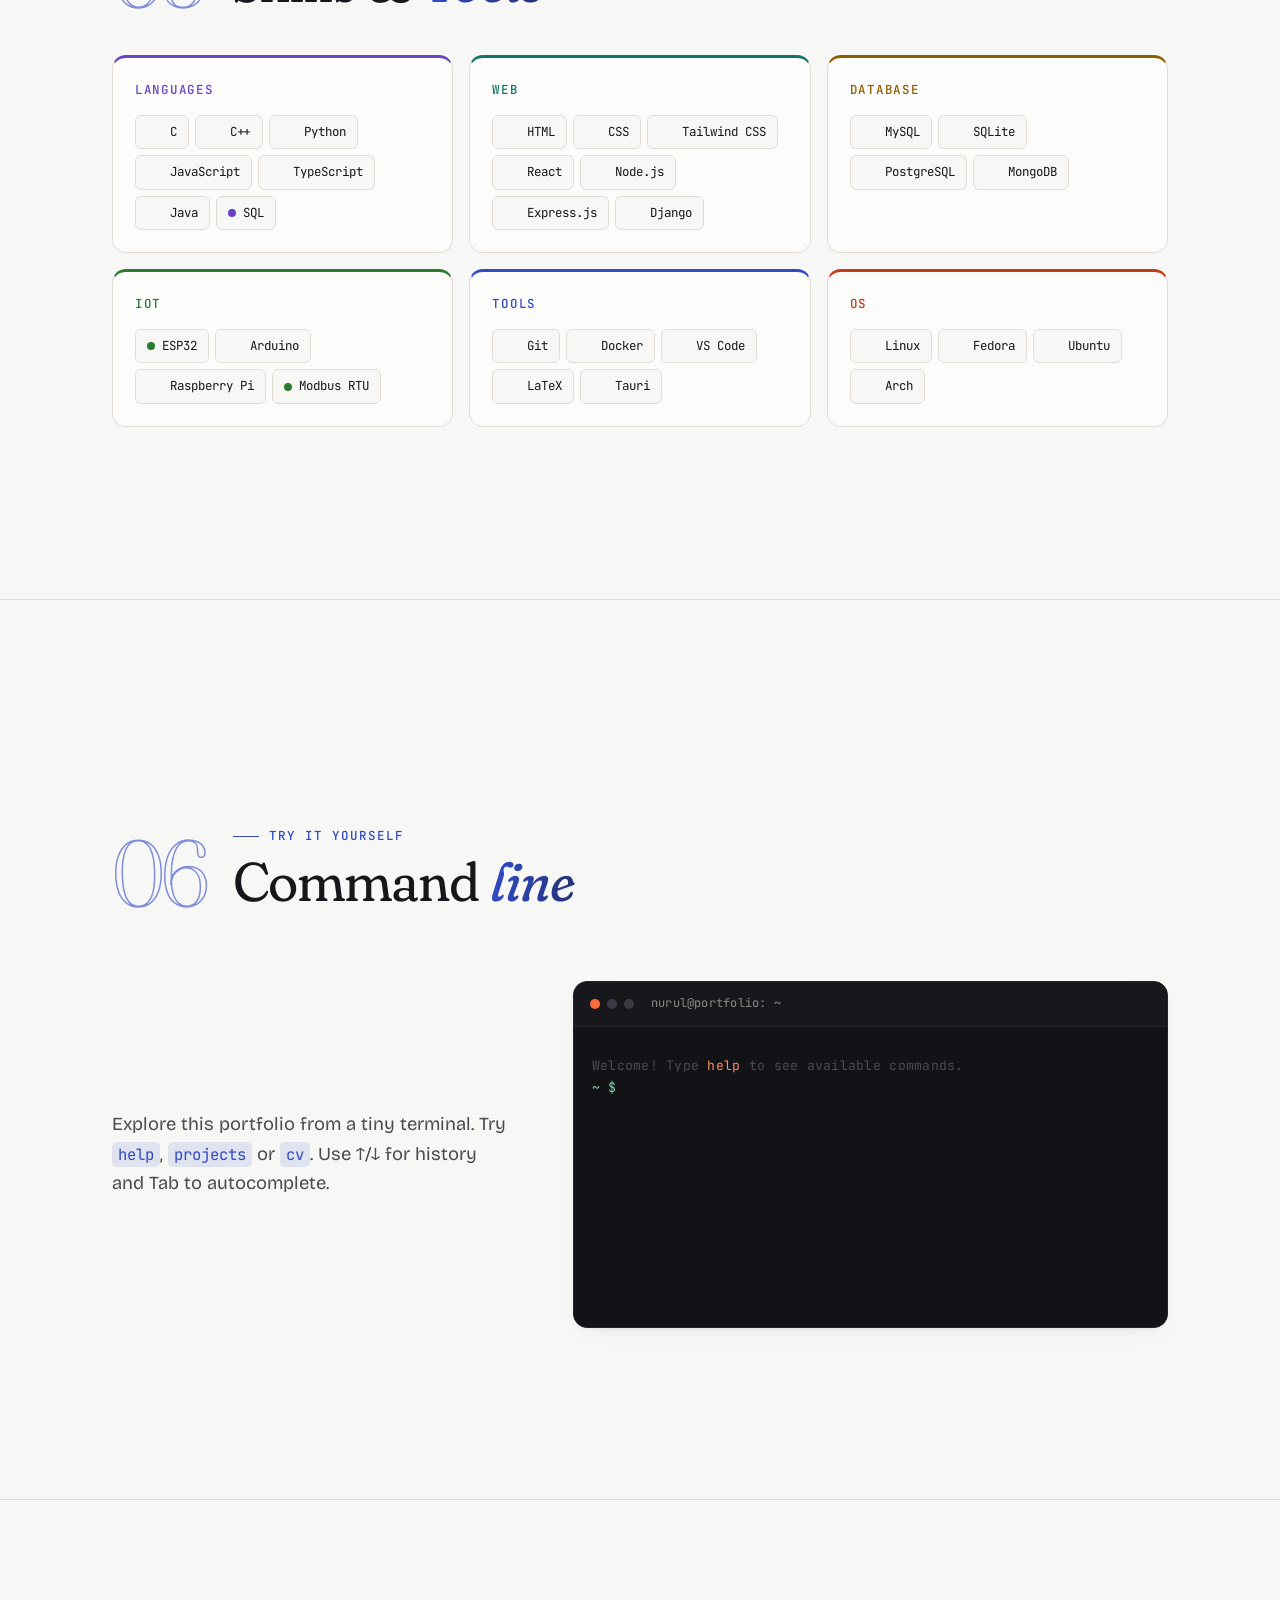
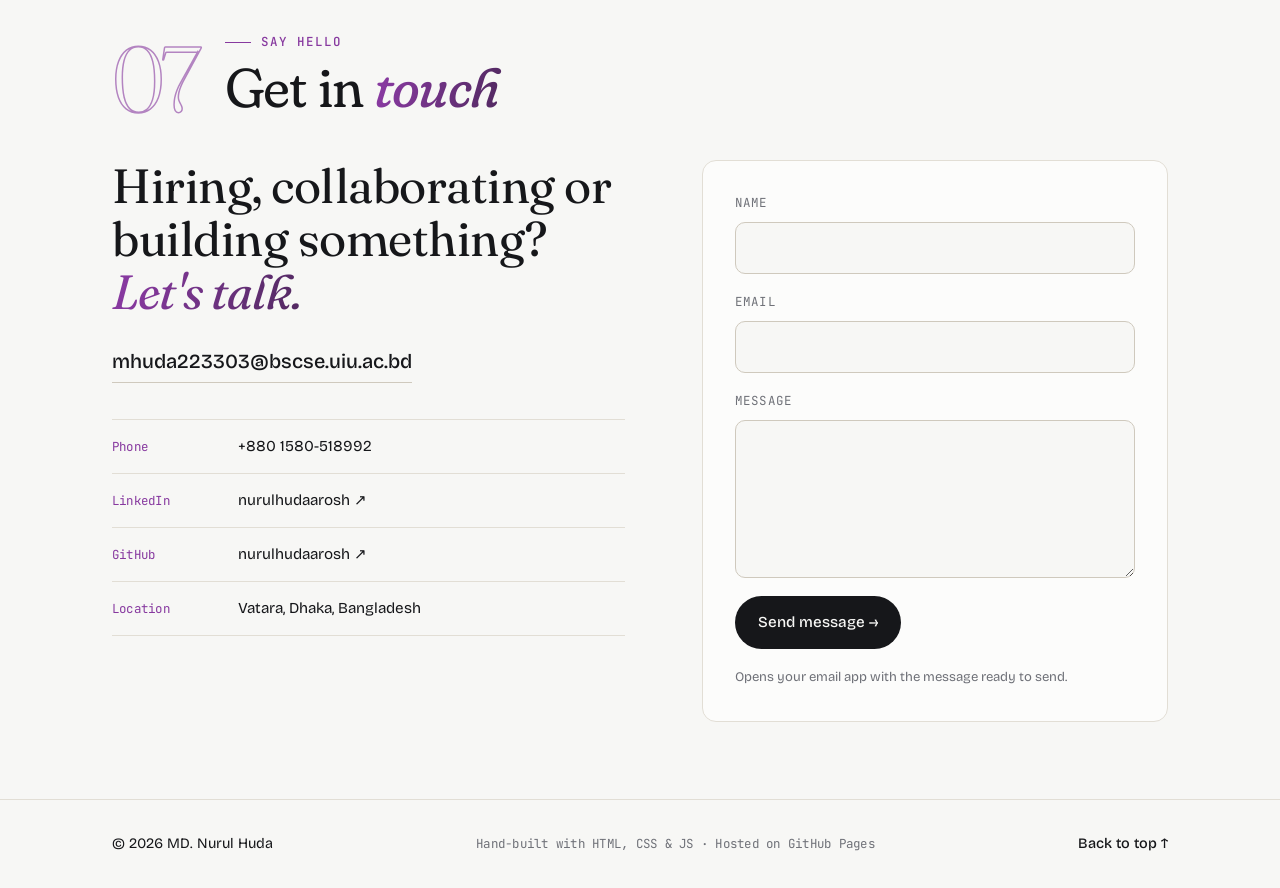
==== commit 3902302c: "Drop "rovers" from hero line and use a cooler white light-mode background" ====
--- a/index.html
+++ b/index.html
@@ -8,7 +8,7 @@
   <meta name="keywords" content="Nurul Huda, Nurul Huda Arosh, MD. Nurul Huda, UIU, United International University, UIU Robotics Club, CSE, full stack developer, IoT, LLM agents, portfolio, Dhaka, Bangladesh">
   <meta name="author" content="MD. Nurul Huda Arosh">
   <meta name="robots" content="index, follow">
-  <meta name="theme-color" content="#f6f4ef" media="(prefers-color-scheme: light)">
+  <meta name="theme-color" content="#f7f7f5" media="(prefers-color-scheme: light)">
   <meta name="theme-color" content="#0f1012" media="(prefers-color-scheme: dark)">
   <link rel="canonical" href="https://nurulhudaarosh.github.io/">
   <meta property="og:type" content="profile">
@@ -124,7 +124,7 @@
           <p class="eyebrow mono"><span class="dot"></span> <span>B.Sc. in CSE, United International University · Class of 2026</span></p>
           <h1 class="hero-title">
             <span class="hero-name">MD. Nurul Huda</span>
-            <span class="hero-sub">builds <em>useful</em> software — from IoT rovers to AI agents.</span>
+            <span class="hero-sub">builds <em>useful</em> software — from IoT to AI agents.</span>
           </h1>
           <p class="hero-lead">Computer Science &amp; Engineering graduate from UIU, former undergraduate teaching assistant and team lead. I work across full stack web, embedded systems and LLM-based agents.</p>
           <div class="hero-actions">
--- a/style.css
+++ b/style.css
@@ -2,8 +2,8 @@
    Design tokens
    ========================================================================== */
 :root {
-  --bg: #f6f4ef;
-  --bg-elev: #fbfaf7;
+  --bg: #f7f7f5;
+  --bg-elev: #fcfcfb;
   --ink: #16171a;
   --ink-2: #4a4c52;
   --ink-3: #6f7178;
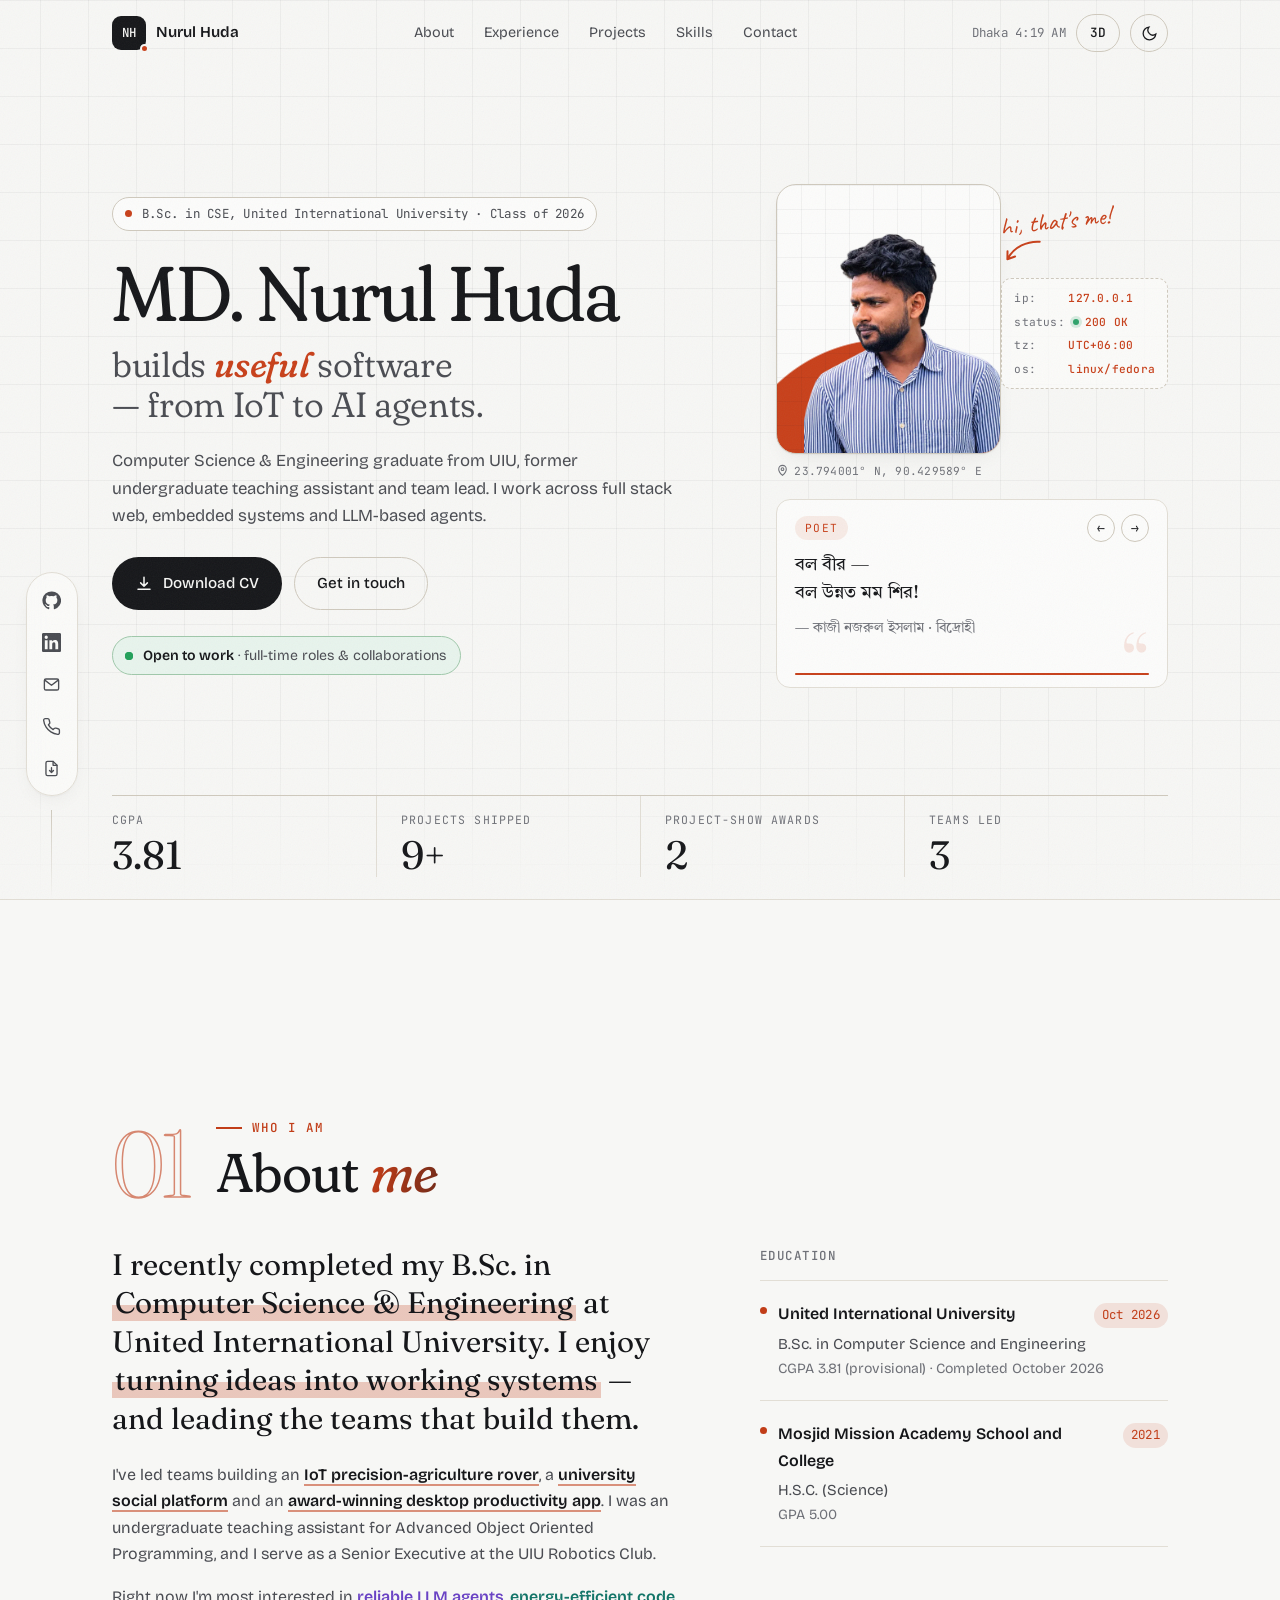
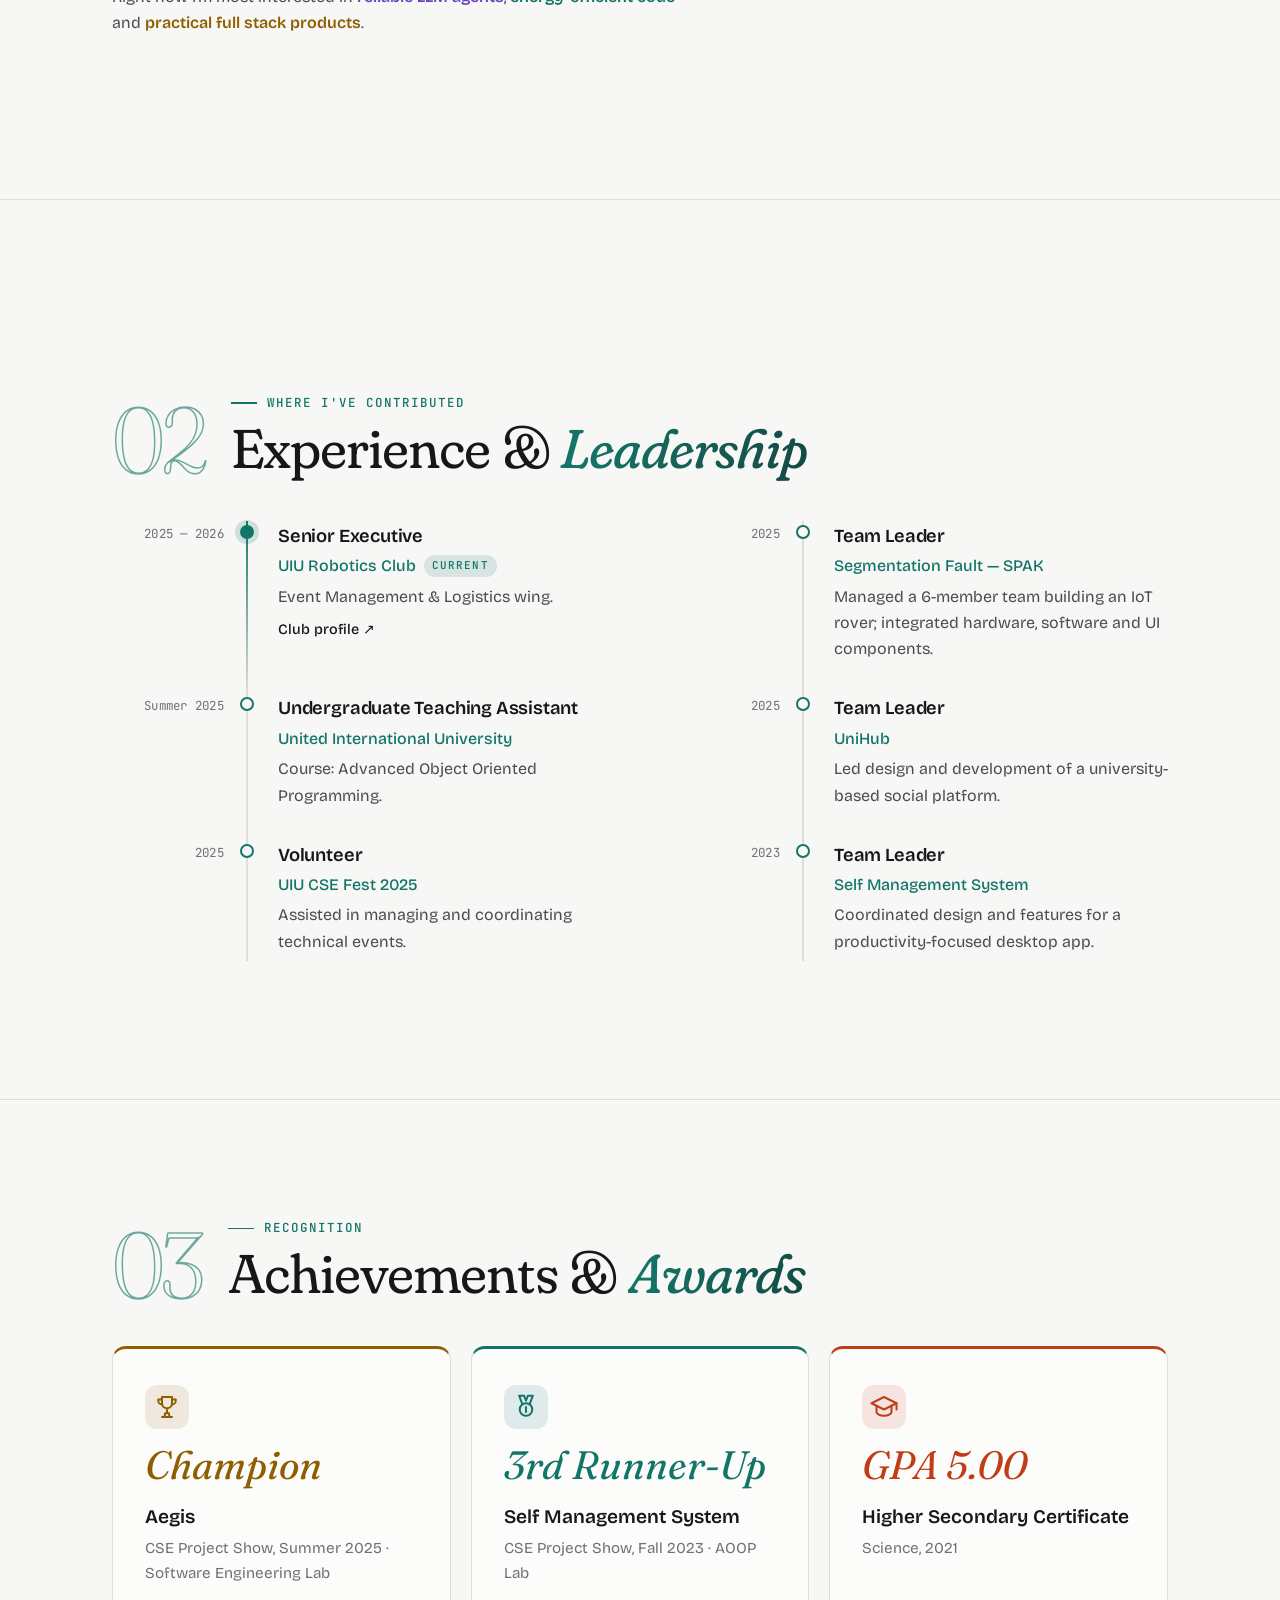
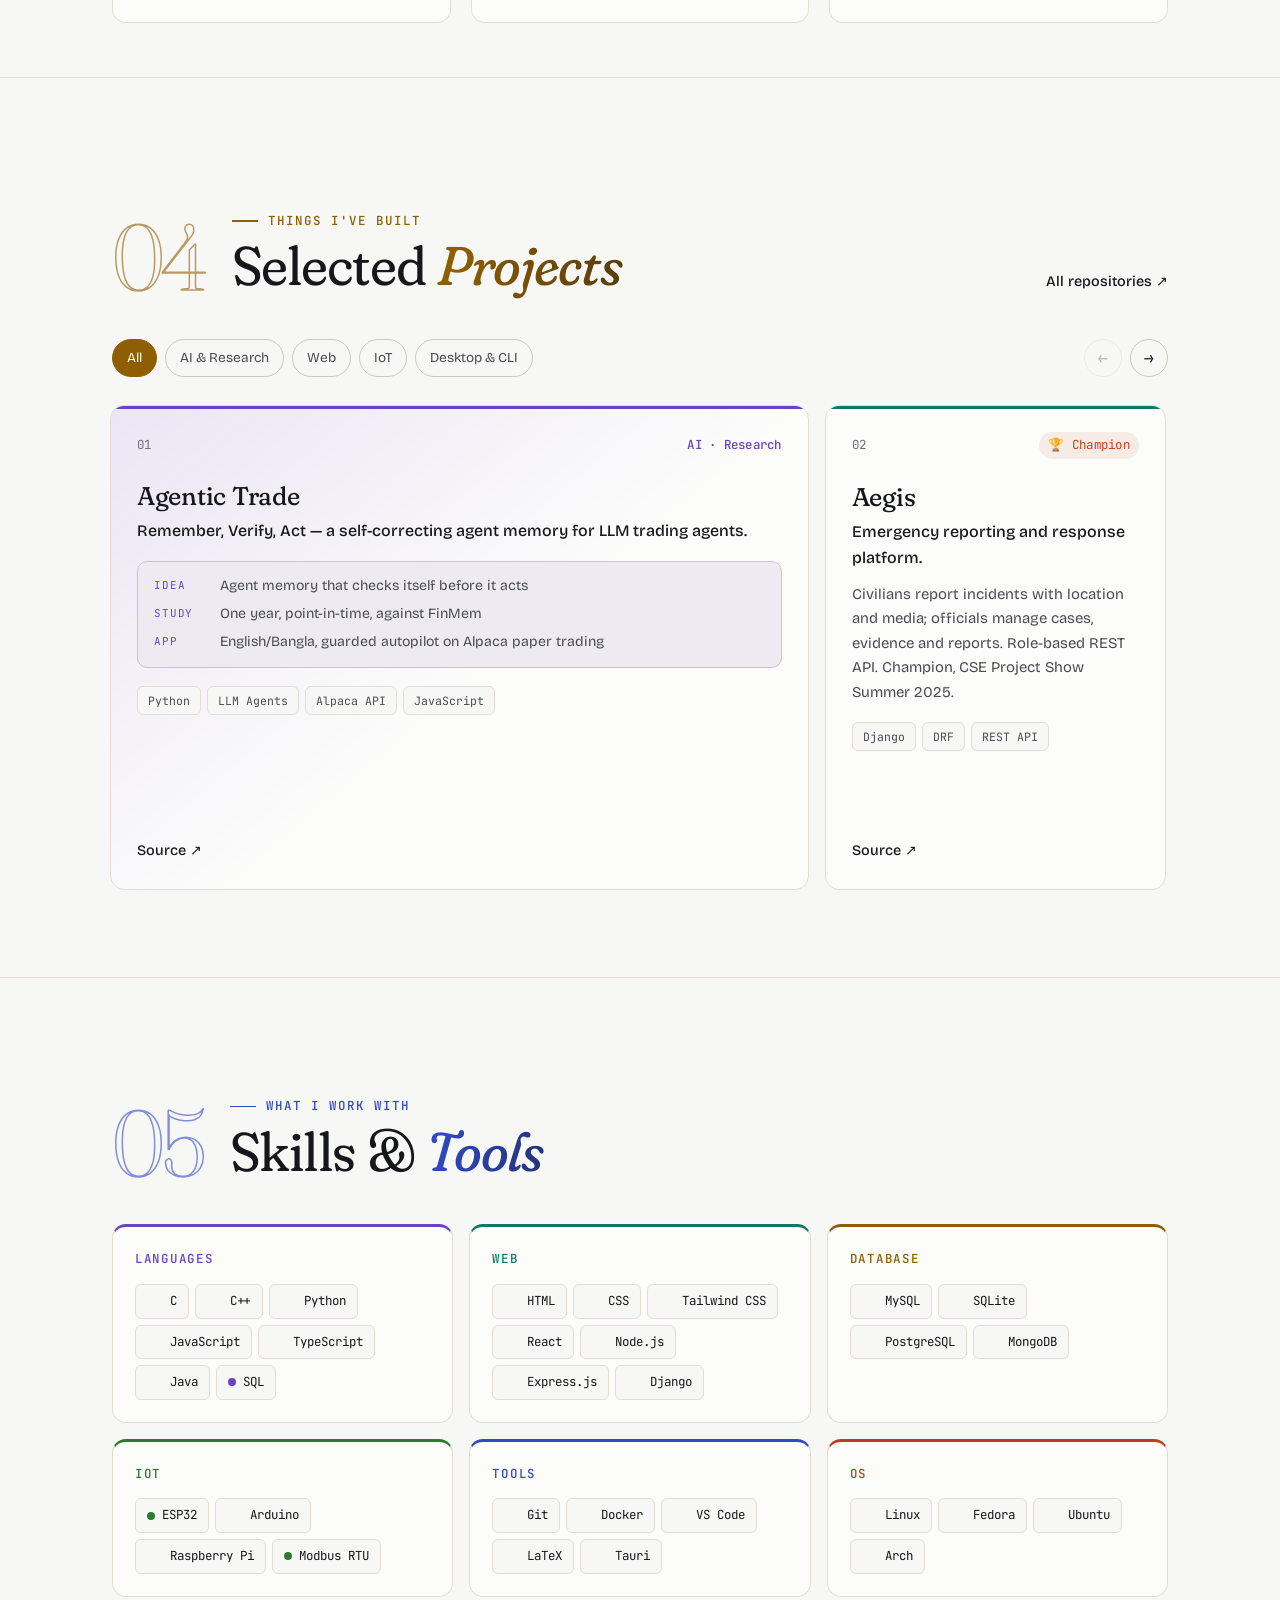
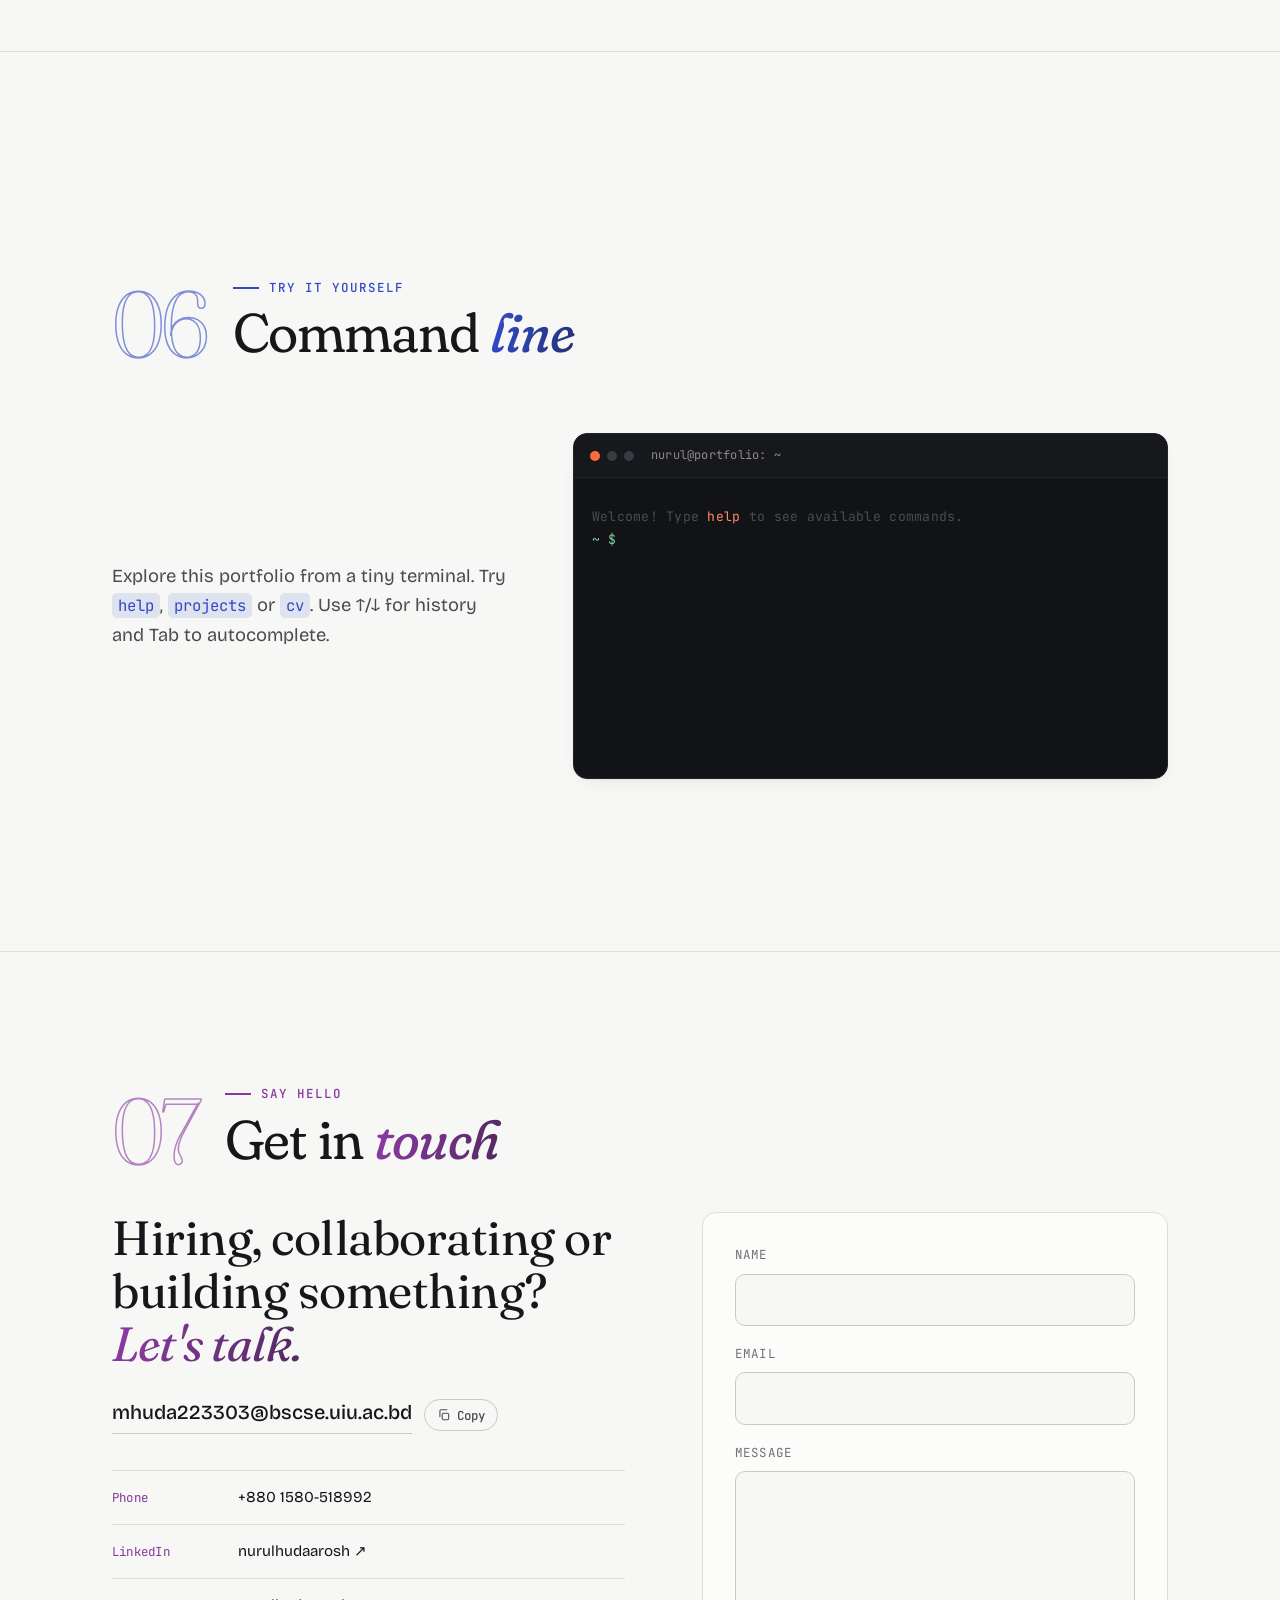
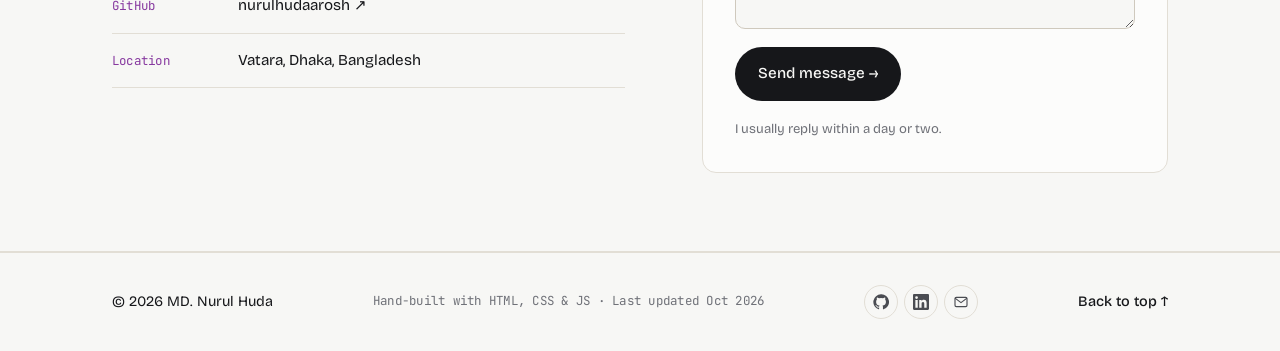
==== commit c358ed1e: "Add floating profile rail, nav polish, hover colours and motion - Floating social rail on the left (" ====
--- a/index.html
+++ b/index.html
@@ -79,7 +79,7 @@
   <link rel="preconnect" href="https://fonts.googleapis.com">
   <link rel="preconnect" href="https://fonts.gstatic.com" crossorigin>
   <link href="https://fonts.googleapis.com/css2?family=Amiri:wght@400;700&family=Bricolage+Grotesque:opsz,wght@12..96,300..700&family=Caveat:wght@500;700&family=Fraunces:ital,opsz,wght,SOFT,WONK@0,9..144,300..700,0..100,0..1;1,9..144,300..700,0..100,0..1&family=JetBrains+Mono:wght@400;500&family=Noto+Serif:ital@0;1&family=Noto+Serif+TC:wght@500&family=Tiro+Bangla&display=swap" rel="stylesheet">
-  <link rel="stylesheet" href="style.css?v=20261030m">
+  <link rel="stylesheet" href="style.css?v=20261031l">
 </head>
 <body>
   <a href="#main" class="skip-link">Skip to content</a>
@@ -97,6 +97,7 @@
           <li><a href="#projects">Projects</a></li>
           <li><a href="#skills">Skills</a></li>
           <li><a href="#contact">Contact</a></li>
+          <li class="nav-indicator" aria-hidden="true"></li>
         </ul>
       </nav>
       <div class="nav-tools">
@@ -113,6 +114,7 @@
         </button>
       </div>
     </div>
+    <div class="nav-progress" id="navProgress" aria-hidden="true"></div>
   </header>
 
   <main id="main">
@@ -134,18 +136,14 @@
             </a>
             <a href="#contact" class="btn btn-line">Get in touch</a>
           </div>
-          <ul class="hero-social" aria-label="Profiles">
-            <li><a href="https://github.com/nurulhudaarosh" target="_blank" rel="noopener">GitHub ↗</a></li>
-            <li><a href="https://www.linkedin.com/in/nurulhudaarosh/" target="_blank" rel="noopener">LinkedIn ↗</a></li>
-            <li><a href="mailto:mhuda223303@bscse.uiu.ac.bd">Email ↗</a></li>
-          </ul>
+          <p class="status-badge"><span class="status-dot" aria-hidden="true"></span><span><strong>Open to work</strong> · full-time roles &amp; collaborations</span></p>
         </div>
 
         <figure class="portrait">
           <div class="portrait-frame">
             <picture>
               <source srcset="assets/profile.webp" type="image/webp">
-              <img src="assets/profile.jpg" alt="Portrait of MD. Nurul Huda" width="288" height="288">
+              <img src="assets/profile.png" alt="Portrait of MD. Nurul Huda" width="480" height="576">
             </picture>
           </div>
           <div class="portrait-side">
@@ -308,16 +306,19 @@
         </header>
         <div class="awards">
           <article class="award">
+            <svg class="award-icon" viewBox="0 0 24 24" aria-hidden="true"><path d="M8 4h8v5a4 4 0 0 1-8 0zM8 6H5v1a3 3 0 0 0 3 3m8-4h3v1a3 3 0 0 1-3 3M12 13v4m-4 3h8m-6 0 .5-3h3l.5 3"/></svg>
             <span class="award-rank">Champion</span>
             <h4>Aegis</h4>
             <p>CSE Project Show, Summer 2025 · Software Engineering Lab</p>
           </article>
           <article class="award">
+            <svg class="award-icon" viewBox="0 0 24 24" aria-hidden="true"><circle cx="12" cy="14" r="5"/><path d="M9 9.5 6.5 3h4L12 7l1.5-4h4L15 9.5M12 12v4"/></svg>
             <span class="award-rank">3rd Runner-Up</span>
             <h4>Self Management System</h4>
             <p>CSE Project Show, Fall 2023 · AOOP Lab</p>
           </article>
           <article class="award">
+            <svg class="award-icon" viewBox="0 0 24 24" aria-hidden="true"><path d="M2 9l10-5 10 5-10 5z"/><path d="M6 11v5c0 1.5 2.7 3 6 3s6-1.5 6-3v-5M22 9v5"/></svg>
             <span class="award-rank">GPA 5.00</span>
             <h4>Higher Secondary Certificate</h4>
             <p>Science, 2021</p>
@@ -356,6 +357,11 @@
             <h3>Agentic Trade</h3>
             <p class="project-tagline">Remember, Verify, Act — a self-correcting agent memory for LLM trading agents.</p>
             <p>One-year point-in-time study against FinMem, plus a bilingual (English/Bangla) trading and analysis app with a guarded autopilot on Alpaca paper trading.</p>
+            <dl class="project-points">
+              <div><dt class="mono">Idea</dt><dd>Agent memory that checks itself before it acts</dd></div>
+              <div><dt class="mono">Study</dt><dd>One year, point-in-time, against FinMem</dd></div>
+              <div><dt class="mono">App</dt><dd>English/Bangla, guarded autopilot on Alpaca paper trading</dd></div>
+            </dl>
             <ul class="tags"><li>Python</li><li>LLM Agents</li><li>Alpaca API</li><li>JavaScript</li></ul>
             <div class="project-links">
               <a href="https://github.com/nurulhudaarosh/Agentic_trade" target="_blank" rel="noopener" class="text-link">Source ↗</a>
@@ -541,7 +547,13 @@
         <div class="contact-grid">
           <div>
             <p class="contact-big">Hiring, collaborating or building something? <em>Let's talk.</em></p>
-            <a class="contact-email" href="mailto:mhuda223303@bscse.uiu.ac.bd">mhuda223303@bscse.uiu.ac.bd</a>
+            <div class="contact-email-row">
+              <a class="contact-email" href="mailto:mhuda223303@bscse.uiu.ac.bd">mhuda223303@bscse.uiu.ac.bd</a>
+              <button type="button" class="copy-btn" id="copyEmail" aria-label="Copy email address">
+                <svg viewBox="0 0 24 24" aria-hidden="true"><rect x="9" y="9" width="11" height="11" rx="2"/><path d="M5 15V5a2 2 0 0 1 2-2h10"/></svg>
+                <span class="copy-label">Copy</span>
+              </button>
+            </div>
             <ul class="contact-list">
               <li><span class="mono muted">Phone</span><a href="tel:+8801580518992">+880 1580-518992</a></li>
               <li><span class="mono muted">LinkedIn</span><a href="https://www.linkedin.com/in/nurulhudaarosh/" target="_blank" rel="noopener">nurulhudaarosh ↗</a></li>
@@ -563,7 +575,7 @@
               <textarea id="message" name="message" rows="5" required></textarea>
             </label>
             <button type="submit" class="btn btn-solid">Send message →</button>
-            <p class="form-note muted">Opens your email app with the message ready to send.</p>
+            <p class="form-note muted" id="formNote" aria-live="polite">I usually reply within a day or two.</p>
           </form>
         </div>
       </div>
@@ -582,17 +594,42 @@
     <p class="book-hint mono">Use the bookmarks, ← → keys, or swipe to turn pages</p>
   </section>
 
+  <aside class="social-rail" aria-label="Profiles">
+    <ul>
+      <li><a href="https://github.com/nurulhudaarosh" target="_blank" rel="noopener" aria-label="GitHub" data-tip="GitHub">
+        <svg viewBox="0 0 24 24" aria-hidden="true"><path class="fill" d="M12 .5a11.5 11.5 0 0 0-3.64 22.41c.58.1.79-.25.79-.56v-2c-3.2.7-3.88-1.37-3.88-1.37-.52-1.33-1.28-1.69-1.28-1.69-1.05-.71.08-.7.08-.7 1.16.08 1.77 1.19 1.77 1.19 1.03 1.77 2.7 1.26 3.36.96.1-.75.4-1.26.73-1.55-2.55-.29-5.24-1.28-5.24-5.68 0-1.26.45-2.28 1.19-3.09-.12-.29-.52-1.46.11-3.05 0 0 .97-.31 3.17 1.18a11 11 0 0 1 5.77 0c2.2-1.49 3.17-1.18 3.17-1.18.63 1.59.23 2.76.11 3.05.74.81 1.19 1.83 1.19 3.09 0 4.41-2.69 5.38-5.26 5.67.41.36.78 1.06.78 2.14v3.17c0 .31.21.67.8.56A11.5 11.5 0 0 0 12 .5z"/></svg>
+      </a></li>
+      <li><a href="https://www.linkedin.com/in/nurulhudaarosh/" target="_blank" rel="noopener" aria-label="LinkedIn" data-tip="LinkedIn">
+        <svg viewBox="0 0 24 24" aria-hidden="true"><path class="fill" d="M20.45 20.45h-3.56v-5.57c0-1.33-.02-3.04-1.85-3.04-1.85 0-2.14 1.45-2.14 2.94v5.67H9.34V9h3.42v1.56h.05c.48-.9 1.64-1.85 3.37-1.85 3.6 0 4.27 2.37 4.27 5.46v6.28zM5.34 7.43a2.06 2.06 0 1 1 0-4.13 2.06 2.06 0 0 1 0 4.13zM7.12 20.45H3.56V9h3.56v11.45zM22.22 0H1.77C.79 0 0 .77 0 1.73v20.54C0 23.23.79 24 1.77 24h20.45c.98 0 1.78-.77 1.78-1.73V1.73C24 .77 23.2 0 22.22 0z"/></svg>
+      </a></li>
+      <li><a href="mailto:mhuda223303@bscse.uiu.ac.bd" aria-label="Email" data-tip="Email">
+        <svg viewBox="0 0 24 24" aria-hidden="true"><rect x="3" y="5" width="18" height="14" rx="2"/><path d="m3.5 6.5 8.5 6.5 8.5-6.5"/></svg>
+      </a></li>
+      <li><a href="tel:+8801580518992" aria-label="Phone" data-tip="Phone">
+        <svg viewBox="0 0 24 24" aria-hidden="true"><path d="M22 16.9v3a2 2 0 0 1-2.2 2 19.8 19.8 0 0 1-8.6-3.1 19.5 19.5 0 0 1-6-6A19.8 19.8 0 0 1 2.1 4.2 2 2 0 0 1 4.1 2h3a2 2 0 0 1 2 1.7c.13.96.36 1.9.7 2.8a2 2 0 0 1-.45 2.1L8.1 9.9a16 16 0 0 0 6 6l1.3-1.3a2 2 0 0 1 2.1-.45c.9.34 1.84.57 2.8.7a2 2 0 0 1 1.7 2z"/></svg>
+      </a></li>
+      <li><a href="MD-Nurul-Huda-CV.pdf" download aria-label="Download CV" data-tip="CV">
+        <svg viewBox="0 0 24 24" aria-hidden="true"><path d="M14 3H7a2 2 0 0 0-2 2v14a2 2 0 0 0 2 2h10a2 2 0 0 0 2-2V8z"/><path d="M14 3v5h5M12 11v6m0 0-2.5-2.5M12 17l2.5-2.5"/></svg>
+      </a></li>
+    </ul>
+  </aside>
+
   <footer class="footer">
     <div class="container footer-inner">
       <p>&copy; <span id="year">2026</span> <span>MD. Nurul Huda</span></p>
-      <p class="mono muted">Hand-built with HTML, CSS &amp; JS · Hosted on GitHub Pages</p>
+      <p class="mono muted">Hand-built with HTML, CSS &amp; JS · Last updated <time datetime="2026-10">Oct 2026</time></p>
+      <ul class="footer-social" aria-label="Profiles">
+        <li><a href="https://github.com/nurulhudaarosh" target="_blank" rel="noopener" aria-label="GitHub"><svg viewBox="0 0 24 24" aria-hidden="true"><path class="fill" d="M12 .5a11.5 11.5 0 0 0-3.64 22.41c.58.1.79-.25.79-.56v-2c-3.2.7-3.88-1.37-3.88-1.37-.52-1.33-1.28-1.69-1.28-1.69-1.05-.71.08-.7.08-.7 1.16.08 1.77 1.19 1.77 1.19 1.03 1.77 2.7 1.26 3.36.96.1-.75.4-1.26.73-1.55-2.55-.29-5.24-1.28-5.24-5.68 0-1.26.45-2.28 1.19-3.09-.12-.29-.52-1.46.11-3.05 0 0 .97-.31 3.17 1.18a11 11 0 0 1 5.77 0c2.2-1.49 3.17-1.18 3.17-1.18.63 1.59.23 2.76.11 3.05.74.81 1.19 1.83 1.19 3.09 0 4.41-2.69 5.38-5.26 5.67.41.36.78 1.06.78 2.14v3.17c0 .31.21.67.8.56A11.5 11.5 0 0 0 12 .5z"/></svg></a></li>
+        <li><a href="https://www.linkedin.com/in/nurulhudaarosh/" target="_blank" rel="noopener" aria-label="LinkedIn"><svg viewBox="0 0 24 24" aria-hidden="true"><path class="fill" d="M20.45 20.45h-3.56v-5.57c0-1.33-.02-3.04-1.85-3.04-1.85 0-2.14 1.45-2.14 2.94v5.67H9.34V9h3.42v1.56h.05c.48-.9 1.64-1.85 3.37-1.85 3.6 0 4.27 2.37 4.27 5.46v6.28zM5.34 7.43a2.06 2.06 0 1 1 0-4.13 2.06 2.06 0 0 1 0 4.13zM7.12 20.45H3.56V9h3.56v11.45zM22.22 0H1.77C.79 0 0 .77 0 1.73v20.54C0 23.23.79 24 1.77 24h20.45c.98 0 1.78-.77 1.78-1.73V1.73C24 .77 23.2 0 22.22 0z"/></svg></a></li>
+        <li><a href="mailto:mhuda223303@bscse.uiu.ac.bd" aria-label="Email"><svg viewBox="0 0 24 24" aria-hidden="true"><rect x="3" y="5" width="18" height="14" rx="2"/><path d="m3.5 6.5 8.5 6.5 8.5-6.5"/></svg></a></li>
+      </ul>
       <a href="#top" class="text-link">Back to top ↑</a>
     </div>
   </footer>
 
-  <script src="quotes.js?v=20261030m"></script>
-  <script src="script.js?v=20261030m"></script>
-  <script src="book.js?v=20261030m"></script>
-  <script type="module" src="bg.js?v=20261030m"></script>
+  <script src="quotes.js?v=20261031l"></script>
+  <script src="script.js?v=20261031l"></script>
+  <script src="book.js?v=20261031l"></script>
+  <script type="module" src="bg.js?v=20261031l"></script>
 </body>
 </html>
--- a/style.css
+++ b/style.css
@@ -371,8 +371,43 @@
 }
 
 .nav-links {
+  position: relative;
   display: flex;
   gap: 4px;
+}
+
+.nav-links li:not(.nav-indicator) {
+  position: relative;
+  z-index: 1;
+}
+
+.nav-indicator {
+  position: absolute;
+  left: 0;
+  top: 0;
+  height: 100%;
+  border-radius: 999px;
+  background: color-mix(in srgb, var(--sec, var(--accent)) 13%, transparent);
+  box-shadow: inset 0 0 0 1px color-mix(in srgb, var(--sec, var(--accent)) 28%, transparent);
+  opacity: 0;
+  pointer-events: none;
+  transition: transform 0.35s cubic-bezier(.3, .7, .2, 1), width 0.35s cubic-bezier(.3, .7, .2, 1), opacity 0.2s ease, background-color 0.35s ease, box-shadow 0.35s ease;
+}
+
+.nav-indicator.is-shown {
+  opacity: 1;
+}
+
+.nav-progress {
+  position: absolute;
+  left: 0;
+  right: 0;
+  bottom: -1px;
+  height: 2px;
+  background: linear-gradient(90deg, var(--c-about), var(--c-exp), var(--c-proj), var(--c-skills), var(--c-contact));
+  transform: scaleX(0);
+  transform-origin: left;
+  pointer-events: none;
 }
 
 .nav-links a {
@@ -391,7 +426,6 @@
 
 .nav-links a.is-active {
   color: var(--ink);
-  background: var(--accent-soft);
 }
 
 .nav-tools {
@@ -408,7 +442,10 @@
 .nav-toggle {
   display: none;
   flex-direction: column;
+  align-items: center;
+  justify-content: center;
   gap: 5px;
+  color: var(--ink);
 }
 
 .nav-toggle span {
@@ -544,24 +581,6 @@
   margin-top: 34px;
 }
 
-.hero-social {
-  display: flex;
-  flex-wrap: wrap;
-  gap: 22px;
-  margin-top: 30px;
-  font-size: 0.9rem;
-}
-
-.hero-social a {
-  color: var(--ink-2);
-  text-decoration: none;
-  transition: color 0.2s ease;
-}
-
-.hero-social a:hover {
-  color: var(--accent);
-}
-
 .portrait {
   grid-area: portrait;
   position: relative;
@@ -597,10 +616,9 @@
 
 .portrait-frame picture {
   position: absolute;
-  left: 50%;
+  right: 0;
   bottom: 0;
-  width: 100%;
-  transform: translateX(-50%);
+  width: 88%;
 }
 
 .portrait figcaption {
@@ -1583,6 +1601,25 @@
     color: var(--accent);
   }
 
+  .nav-indicator {
+    display: none;
+  }
+
+  .nav-links {
+    counter-reset: navnum;
+    box-shadow: var(--shadow);
+  }
+
+  .nav-links a::before {
+    counter-increment: navnum;
+    content: '0' counter(navnum);
+    display: inline-block;
+    width: 2.2em;
+    font-family: var(--mono);
+    font-size: 0.75rem;
+    color: var(--ink-3);
+  }
+
   .hero-grid,
   .about-grid,
   .contact-grid,
@@ -1726,10 +1763,6 @@
 
   .hero-actions {
     margin-top: 3vh;
-  }
-
-  .hero-social {
-    margin-top: 2.6vh;
   }
 
   .portrait {
@@ -3219,3 +3252,613 @@
     display: none;
   }
 }
+
+/* ==========================================================================
+   Floating social rail (left edge)
+   ========================================================================== */
+.social-rail {
+  position: fixed;
+  left: clamp(12px, 2vw, 28px);
+  bottom: 0;
+  z-index: 150;
+  display: flex;
+  flex-direction: column;
+  align-items: center;
+  gap: 14px;
+  animation: rail-in 0.6s 0.4s ease both;
+}
+
+.social-rail ul {
+  list-style: none;
+  margin: 0;
+  padding: 8px 6px;
+  display: flex;
+  flex-direction: column;
+  gap: 4px;
+  background: color-mix(in srgb, var(--bg-elev) 80%, transparent);
+  border: 1px solid var(--line);
+  border-radius: 999px;
+  box-shadow: var(--shadow);
+  -webkit-backdrop-filter: blur(8px);
+  backdrop-filter: blur(8px);
+}
+
+.social-rail::after {
+  content: '';
+  width: 1px;
+  height: clamp(40px, 10vh, 90px);
+  background: linear-gradient(to bottom, var(--line-strong), transparent);
+}
+
+.social-rail a {
+  position: relative;
+  display: grid;
+  place-items: center;
+  width: 38px;
+  height: 38px;
+  border-radius: 50%;
+  color: var(--ink-2);
+  transition: color 0.2s ease, background-color 0.2s ease, transform 0.2s ease;
+}
+
+.social-rail a:hover,
+.social-rail a:focus-visible {
+  color: var(--accent);
+  background: var(--accent-soft);
+  transform: translateX(3px);
+}
+
+.social-rail svg {
+  width: 19px;
+  height: 19px;
+  fill: none;
+  stroke: currentColor;
+  stroke-width: 1.7;
+  stroke-linecap: round;
+  stroke-linejoin: round;
+}
+
+.social-rail svg .fill {
+  fill: currentColor;
+  stroke: none;
+}
+
+.social-rail a::after {
+  content: attr(data-tip);
+  position: absolute;
+  left: calc(100% + 10px);
+  top: 50%;
+  transform: translate(-4px, -50%);
+  padding: 4px 9px;
+  border-radius: 6px;
+  background: var(--ink);
+  color: var(--bg);
+  font: 500 0.72rem/1.4 var(--mono);
+  white-space: nowrap;
+  opacity: 0;
+  pointer-events: none;
+  transition: opacity 0.15s ease, transform 0.15s ease;
+}
+
+.social-rail a:hover::after,
+.social-rail a:focus-visible::after {
+  opacity: 1;
+  transform: translate(0, -50%);
+}
+
+@keyframes rail-in {
+  from { opacity: 0; transform: translateY(20px); }
+  to { opacity: 1; transform: none; }
+}
+
+@media (max-width: 640px) {
+  .social-rail {
+    left: 50%;
+    bottom: 12px;
+    transform: translateX(-50%);
+    animation: none;
+  }
+  .social-rail::after { display: none; }
+  .social-rail ul { flex-direction: row; padding: 5px 8px; }
+  .social-rail a { width: 36px; height: 36px; }
+  .social-rail a:hover, .social-rail a:focus-visible { transform: translateY(-2px); }
+  .social-rail svg { width: 18px; height: 18px; }
+  .social-rail a::after { display: none; }
+  .footer { padding-bottom: 76px; }
+}
+
+@media (prefers-reduced-motion: reduce) {
+  .social-rail { animation: none; }
+  .nav-indicator { transition: opacity 0.2s ease; }
+  .social-rail a { transition: none; }
+}
+
+/* ==========================================================================
+   Hover colour polish (pointer devices only)
+   ========================================================================== */
+.tags li,
+.stats dt,
+.stats dd,
+.xp-body h3,
+.xp-date,
+.xp-body::before,
+.edu-item h4,
+.edu-item::before,
+.award h4,
+.brand-mark,
+.contact-list span.mono,
+.field input,
+.field textarea {
+  transition: color 0.2s ease, background-color 0.2s ease, border-color 0.2s ease, transform 0.2s ease, box-shadow 0.2s ease;
+}
+
+@media (hover: hover) {
+  /* Brand */
+  .brand:hover .brand-mark {
+    background: var(--accent);
+    color: var(--accent-ink);
+    transform: rotate(-6deg);
+  }
+
+  /* Buttons in the nav and elsewhere */
+  .icon-btn:hover,
+  .pill-btn:hover {
+    border-color: var(--accent);
+    color: var(--accent);
+    background: var(--accent-soft);
+  }
+
+  .btn-line:hover {
+    border-color: var(--accent);
+    color: var(--accent);
+    background: var(--accent-soft);
+  }
+
+  /* Project filter chips */
+  .chip:not(.is-active):hover {
+    border-color: var(--sec, var(--accent));
+    color: var(--sec, var(--accent));
+    background: color-mix(in srgb, var(--sec, var(--accent)) 10%, transparent);
+  }
+
+  /* Hero stats */
+  .stats > div:hover dt { color: var(--accent); }
+  .stats > div:hover dd { color: var(--accent); transform: translateY(-2px); }
+
+  /* Experience timeline */
+  .xp-item:hover .xp-body::before {
+    background: var(--sec);
+    box-shadow: 0 0 0 5px color-mix(in srgb, var(--sec) 18%, transparent);
+  }
+  .xp-item:hover .xp-body h3,
+  .xp-item:hover .xp-date { color: var(--sec); }
+
+  /* Education */
+  .edu-item:hover::before { transform: scale(1.5); }
+  .edu-item:hover h4 { color: var(--sec); }
+
+  /* Awards */
+  .award:hover {
+    border-color: color-mix(in srgb, var(--award, var(--accent)) 45%, var(--line));
+    box-shadow: var(--shadow);
+  }
+  .award:hover h4 { color: var(--award, var(--accent)); }
+
+  /* Tech tags inside project cards */
+  .project .tags li:hover {
+    color: var(--cat, var(--accent));
+    border-color: color-mix(in srgb, var(--cat, var(--accent)) 45%, var(--line));
+    background: color-mix(in srgb, var(--cat, var(--accent)) 9%, var(--bg));
+  }
+
+  /* Skill chips, tinted with their card's colour */
+  .skill-card .tags li:hover {
+    border-color: color-mix(in srgb, var(--k) 55%, var(--line));
+    background: color-mix(in srgb, var(--k) 10%, var(--bg));
+    transform: translateY(-2px);
+  }
+  .skill-card { transition: transform 0.25s ease, border-color 0.25s ease, box-shadow 0.25s ease; }
+  .skill-card:hover {
+    box-shadow: 0 14px 30px -18px color-mix(in srgb, var(--k) 60%, transparent);
+  }
+
+  /* Contact */
+  .contact-list li:hover span.mono { color: var(--sec, var(--accent)); }
+  .field input:not(:focus):hover,
+  .field textarea:not(:focus):hover { border-color: var(--ink-3); }
+}
+
+@media (prefers-reduced-motion: reduce) {
+  .brand:hover .brand-mark,
+  .stats > div:hover dd,
+  .edu-item:hover::before,
+  .skill-card .tags li:hover { transform: none; }
+}
+
+/* ==========================================================================
+   Motion polish
+   ========================================================================== */
+@media (prefers-reduced-motion: no-preference) {
+  /* Hero: staggered entrance on load */
+  main .hero-copy > *,
+  main .hero .portrait-frame,
+  main .hero .portrait-side,
+  main .hero .stats {
+    animation: rise 0.8s cubic-bezier(0.2, 0.7, 0.2, 1) both;
+  }
+  main .hero-copy > :nth-child(1) { animation-delay: 0.05s; }
+  main .hero-copy > :nth-child(2) { animation-delay: 0.15s; }
+  main .hero-copy > :nth-child(3) { animation-delay: 0.28s; }
+  main .hero-copy > :nth-child(4) { animation-delay: 0.38s; }
+  main .hero-copy > :nth-child(5) { animation-delay: 0.48s; }
+  main .hero .portrait-frame { animation-delay: 0.2s; animation-name: rise-scale; }
+  main .hero .portrait-side { animation-delay: 0.45s; }
+  main .hero .stats { animation-delay: 0.6s; }
+
+  /* "hi, that's me!" arrow draws itself in */
+  main .hello svg path {
+    stroke-dasharray: 80;
+    animation: draw 0.9s 1s ease-out both;
+  }
+
+  /* Theme icon spins in whenever it changes */
+  .i-sun,
+  .i-moon {
+    animation: icon-in 0.5s cubic-bezier(0.2, 0.7, 0.2, 1);
+  }
+
+  /* Skill chips pop in one after another once their card appears */
+  .skill-card.reveal .tags li { opacity: 0; }
+  .skill-card.reveal.is-visible .tags li {
+    opacity: 1;
+    animation: chip-pop 0.45s calc(0.25s + var(--j, 0) * 45ms) cubic-bezier(0.3, 1.4, 0.5, 1) backwards;
+  }
+
+  /* Projects that come back after changing the filter */
+  .project.filter-in {
+    animation: filter-in 0.45s calc(var(--j, 0) * 60ms) cubic-bezier(0.2, 0.7, 0.2, 1) backwards;
+  }
+
+  /* Experience: the timeline dot pops when its entry is revealed */
+  .xp-item.reveal.is-visible .xp-body::before {
+    animation: dot-pop 0.5s 0.3s cubic-bezier(0.3, 1.6, 0.5, 1) backwards;
+  }
+
+  /* Button arrow / icon nudge */
+  .btn svg { transition: translate 0.25s ease; }
+  .btn-solid:hover svg { translate: 0 2px; }
+}
+
+@keyframes rise {
+  from { opacity: 0; translate: 0 22px; }
+  to { opacity: 1; translate: 0 0; }
+}
+
+@keyframes rise-scale {
+  from { opacity: 0; translate: 0 22px; scale: 0.96; }
+  to { opacity: 1; translate: 0 0; scale: 1; }
+}
+
+@keyframes draw {
+  from { stroke-dashoffset: 80; }
+  to { stroke-dashoffset: 0; }
+}
+
+@keyframes icon-in {
+  from { opacity: 0; rotate: -90deg; scale: 0.5; }
+  to { opacity: 1; rotate: 0deg; scale: 1; }
+}
+
+@keyframes chip-pop {
+  from { opacity: 0; scale: 0.8; translate: 0 6px; }
+  to { opacity: 1; scale: 1; translate: 0 0; }
+}
+
+@keyframes filter-in {
+  from { opacity: 0; scale: 0.94; translate: 0 14px; }
+  to { opacity: 1; scale: 1; translate: 0 0; }
+}
+
+@keyframes dot-pop {
+  from { scale: 0; }
+  to { scale: 1; }
+}
+
+/* ==========================================================================
+   Design round: covers, featured card, status, awards, contact, footer
+   ========================================================================== */
+
+/* Open-to-work status */
+.status-badge {
+  display: inline-flex;
+  align-items: center;
+  gap: 10px;
+  margin-top: 26px;
+  padding: 7px 14px 7px 12px;
+  border-radius: 999px;
+  border: 1px solid color-mix(in srgb, #22a05a 35%, var(--line));
+  background: color-mix(in srgb, #22a05a 9%, var(--bg-elev));
+  color: var(--ink-2);
+  font-size: 0.88rem;
+}
+
+.status-badge strong {
+  color: var(--ink);
+  font-weight: 600;
+}
+
+.status-dot {
+  position: relative;
+  flex: none;
+  width: 8px;
+  height: 8px;
+  border-radius: 50%;
+  background: #22a05a;
+}
+
+.status-dot::after {
+  content: '';
+  position: absolute;
+  inset: 0;
+  border-radius: 50%;
+  background: #22a05a;
+  animation: status-ping 2s ease-out infinite;
+}
+
+@keyframes status-ping {
+  from { transform: scale(1); opacity: 0.6; }
+  to { transform: scale(2.8); opacity: 0; }
+}
+
+/* Featured project */
+.project-points {
+  display: grid;
+  gap: 8px;
+  margin-top: 16px;
+  padding: 14px 16px;
+  border-radius: 10px;
+  background: color-mix(in srgb, var(--cat, var(--accent)) 7%, var(--bg));
+  border: 1px solid color-mix(in srgb, var(--cat, var(--accent)) 18%, var(--line));
+}
+
+.project-points div {
+  display: grid;
+  grid-template-columns: 56px minmax(0, 1fr);
+  gap: 10px;
+  font-size: 0.88rem;
+  line-height: 1.45;
+}
+
+.project-points dt {
+  padding-top: 2px;
+  font-size: 0.68rem;
+  text-transform: uppercase;
+  letter-spacing: 0.08em;
+  color: var(--cat, var(--accent));
+}
+
+.project-points dd {
+  color: var(--ink-2);
+}
+
+.book .project-points {
+  display: none;
+}
+
+@media (min-width: 1001px) {
+  .project-feature {
+    grid-column: span 2;
+  }
+}
+
+@media (min-width: 861px) {
+  main .project-feature {
+    grid-column: span 2;
+  }
+}
+
+/* Awards: icons instead of big outlined numbers */
+.award-icon {
+  width: 30px;
+  height: 30px;
+  margin-bottom: 14px;
+  padding: 7px;
+  box-sizing: content-box;
+  border-radius: 12px;
+  fill: none;
+  stroke: var(--award, var(--accent));
+  stroke-width: 1.6;
+  stroke-linecap: round;
+  stroke-linejoin: round;
+  background: color-mix(in srgb, var(--award, var(--accent)) 12%, transparent);
+  transition: transform 0.3s cubic-bezier(0.3, 1.4, 0.5, 1);
+}
+
+@media (hover: hover) {
+  .award:hover .award-icon { transform: rotate(-8deg) scale(1.08); }
+}
+
+@media (min-width: 861px) {
+  main .award {
+    min-height: 0;
+  }
+
+  main .award::after {
+    content: none;
+  }
+
+  /* Shorter sections no longer stretch to a full screen */
+  #achievements,
+  #skills {
+    min-height: 0;
+    padding: calc(64px + 6vh) 0 6vh;
+  }
+}
+
+.book .award-icon {
+  width: 18px;
+  height: 18px;
+  padding: 5px;
+  margin-bottom: 8px;
+}
+
+/* Hero quote: quieter and more compact on desktop */
+@media (min-width: 861px) {
+  main .quote-card {
+    padding: 14px 18px 12px;
+    box-shadow: none;
+  }
+
+  main .quote-card::before {
+    font-size: 5rem;
+    bottom: -18px;
+  }
+
+  main .quote-body {
+    min-height: min(118px, 12vh);
+    margin-top: 10px;
+  }
+
+  main .quote-orig { font-size: 1.05rem; }
+  main .quote-orig:lang(ar) { font-size: 1.3rem; line-height: 1.6; }
+  main .quote-orig:lang(bn),
+  main .quote-orig:lang(zh-Hant) { font-size: 1.1rem; }
+  main .quote-trans { font-size: 0.86rem; }
+
+  main .hero .stats {
+    margin-top: 1.5vh;
+  }
+
+  main .hero .stats dd {
+    font-size: clamp(1.7rem, 4.4vh, 2.7rem);
+  }
+}
+
+/* Mobile: lead with the name, then the photo */
+@media (max-width: 860px) {
+  .hero-grid {
+    grid-template-areas:
+      "copy"
+      "portrait"
+      "quote";
+  }
+
+  .portrait {
+    margin-top: 12px;
+  }
+}
+
+/* Contact: copy email */
+.contact-email-row {
+  display: flex;
+  align-items: center;
+  flex-wrap: wrap;
+  gap: 12px;
+  margin-top: 26px;
+}
+
+.contact-email-row .contact-email {
+  margin-top: 0;
+}
+
+.copy-btn {
+  display: inline-flex;
+  align-items: center;
+  gap: 6px;
+  height: 32px;
+  padding: 0 12px;
+  border: 1px solid var(--line-strong);
+  border-radius: 999px;
+  background: transparent;
+  color: var(--ink-2);
+  font: 500 0.78rem var(--mono);
+  cursor: pointer;
+  transition: color 0.2s ease, border-color 0.2s ease, background-color 0.2s ease;
+}
+
+.copy-btn svg {
+  width: 14px;
+  height: 14px;
+  fill: none;
+  stroke: currentColor;
+  stroke-width: 1.8;
+  stroke-linecap: round;
+  stroke-linejoin: round;
+}
+
+.copy-btn:hover {
+  color: var(--sec, var(--accent));
+  border-color: var(--sec, var(--accent));
+}
+
+.copy-btn.is-copied {
+  color: #1d8a4e;
+  border-color: #1d8a4e;
+  background: color-mix(in srgb, #22a05a 10%, transparent);
+}
+
+.form-note.is-ok { color: #1d8a4e; }
+.form-note.is-err { color: var(--accent); }
+
+.form button[disabled] {
+  opacity: 0.6;
+  cursor: progress;
+}
+
+/* Footer */
+.footer {
+  border-top: 1px solid var(--line);
+}
+
+.footer-social {
+  display: flex;
+  gap: 6px;
+}
+
+.footer-social a {
+  display: grid;
+  place-items: center;
+  width: 34px;
+  height: 34px;
+  border-radius: 50%;
+  border: 1px solid var(--line);
+  color: var(--ink-2);
+  transition: color 0.2s ease, border-color 0.2s ease, background-color 0.2s ease;
+}
+
+.footer-social a:hover {
+  color: var(--accent);
+  border-color: var(--accent);
+  background: var(--accent-soft);
+}
+
+.footer-social svg {
+  width: 16px;
+  height: 16px;
+  fill: none;
+  stroke: currentColor;
+  stroke-width: 1.7;
+  stroke-linecap: round;
+  stroke-linejoin: round;
+}
+
+.footer-social svg .fill {
+  fill: currentColor;
+  stroke: none;
+}
+
+@media (prefers-reduced-motion: reduce) {
+  .status-dot::after { animation: none; }
+  .award-icon { transition: none; }
+}
+
+.book .copy-btn {
+  display: none;
+}
+
+/* Featured project on desktop: points replace the longer paragraph */
+@media (min-width: 861px) {
+  main .project-feature p:not(.project-tagline) {
+    display: none;
+  }
+}
